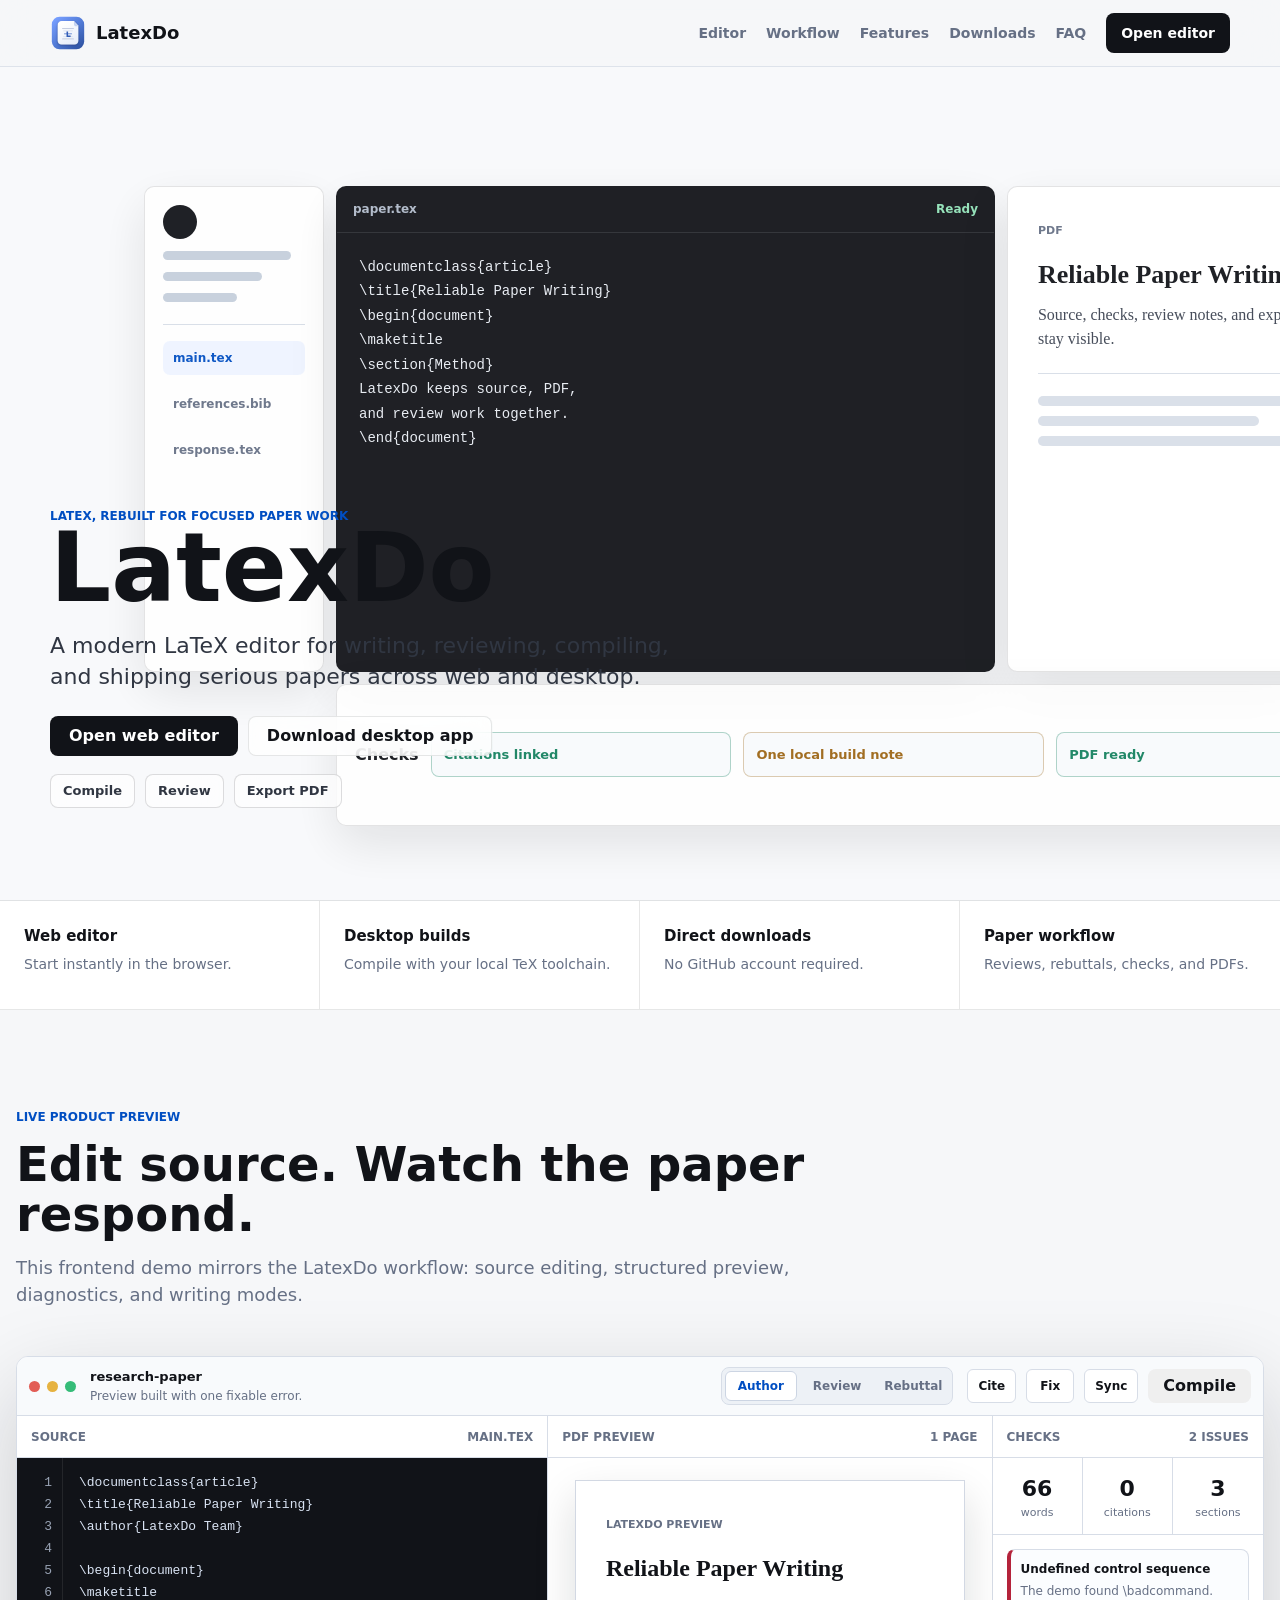
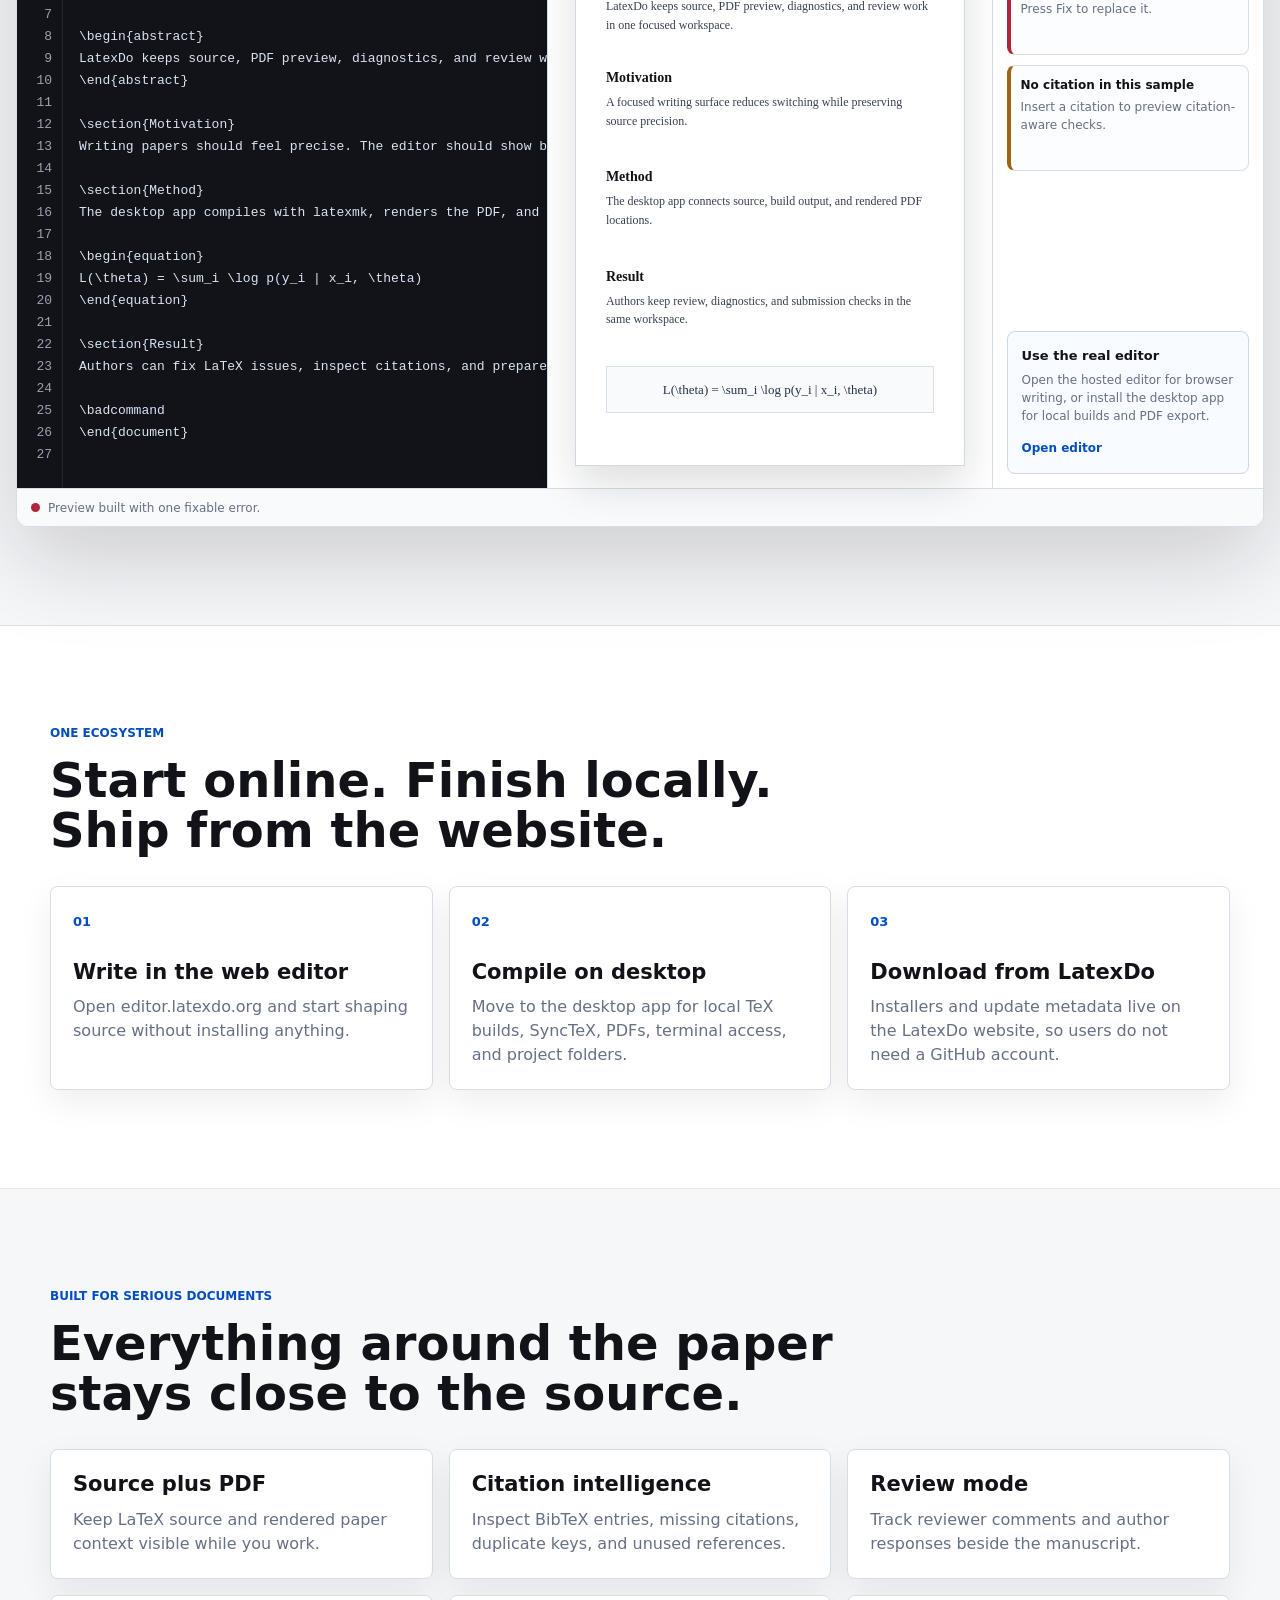
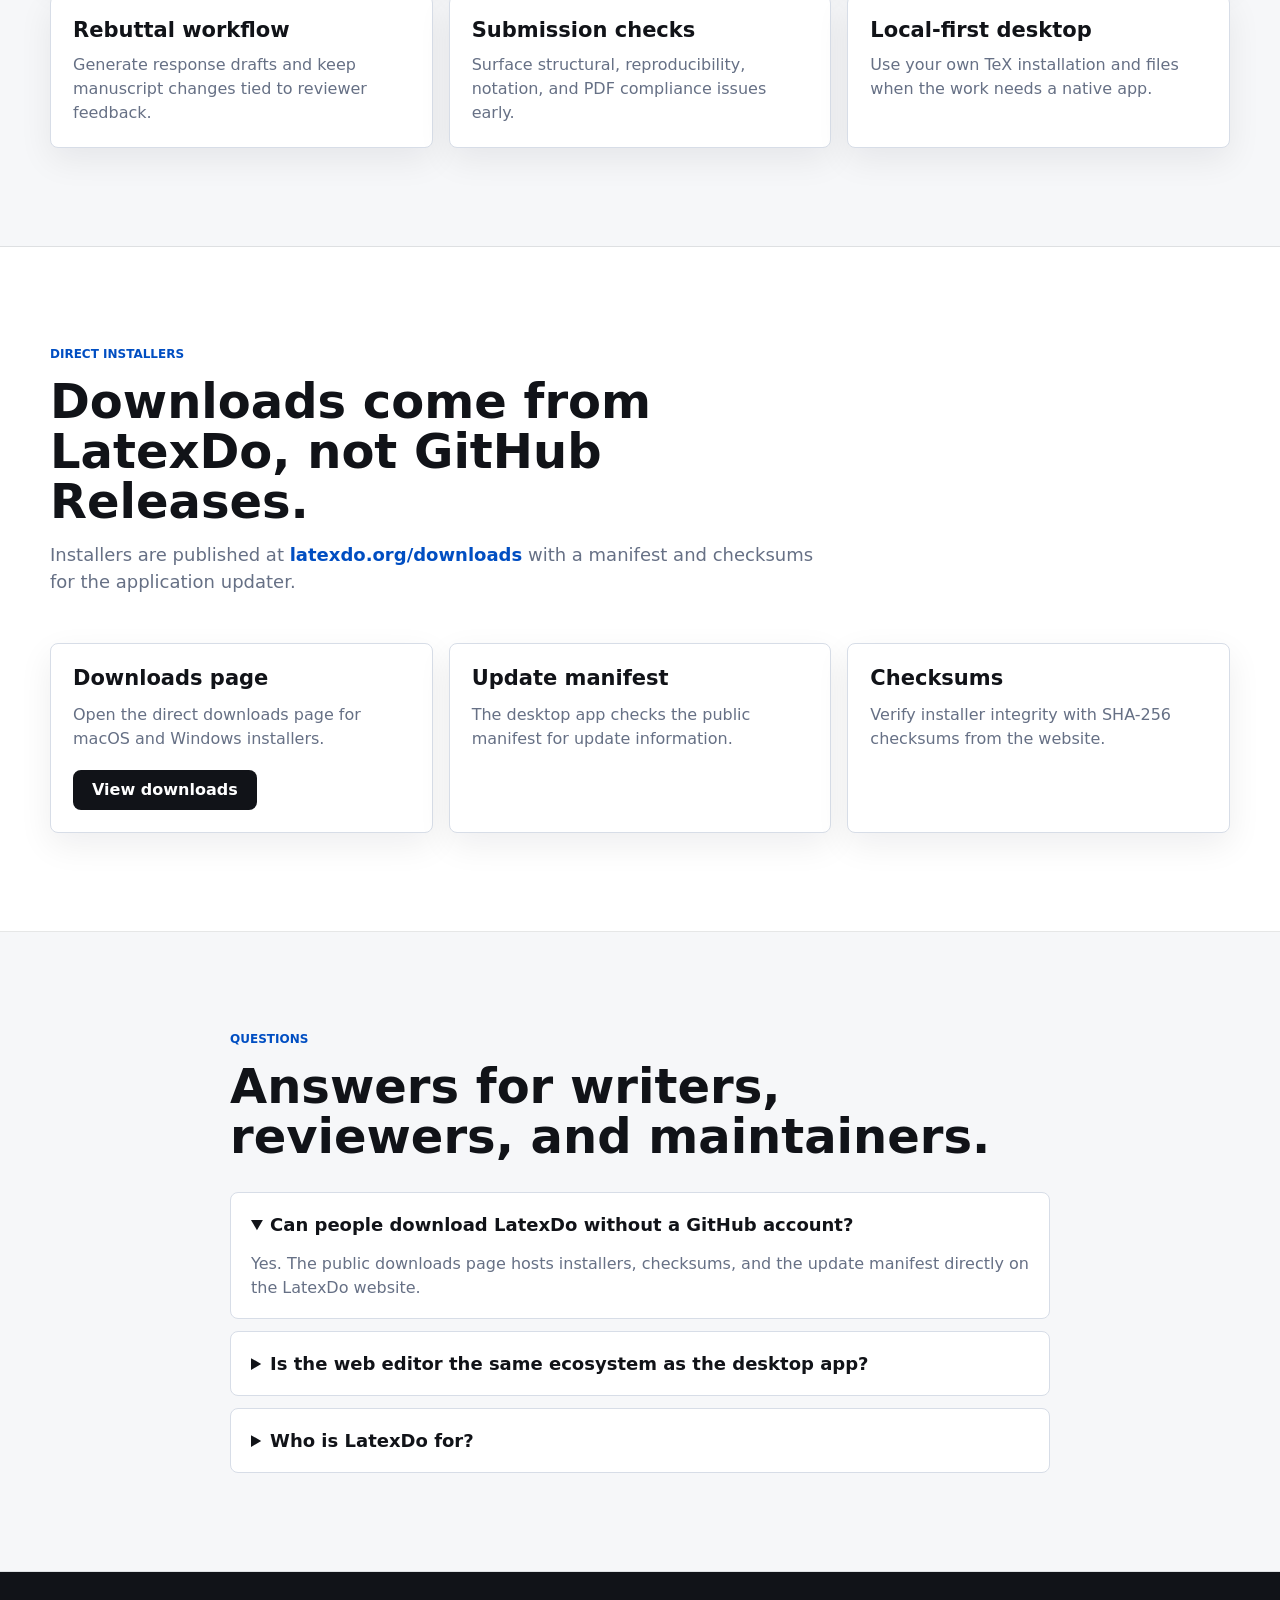
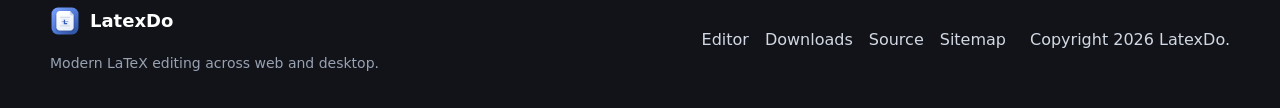
==== index.html @ bbdb667b "Deploy website from latexdo@ba0cf8d90858e6b7ddc00045c95f5a01e3093269 latexdo/latexdo@ba0cf8d90858e6b" ====
<!doctype html>
<html lang="en">
  <head>
    <meta charset="UTF-8" />
    <meta name="viewport" content="width=device-width, initial-scale=1.0" />
    <title>LatexDo - Modern LaTeX Editor for Papers, PDFs, and Reviews</title>
    <meta
      name="description"
      content="LatexDo is a modern LaTeX editor for researchers, students, and technical writers. Write papers in the web editor, download the desktop app, compile PDFs locally, manage citations, review comments, rebuttals, and submission checks."
    />
    <meta
      name="keywords"
      content="LaTeX editor, online LaTeX editor, LaTeX PDF editor, research paper editor, academic writing software, SyncTeX editor, BibTeX editor, Overleaf alternative, local LaTeX editor, LatexDo"
    />
    <meta name="author" content="LatexDo" />
    <meta name="robots" content="index, follow, max-image-preview:large" />
    <meta name="theme-color" content="#f6f7f9" />
    <meta name="application-name" content="LatexDo" />
    <link rel="canonical" href="https://latexdo.org/" />
    <link rel="icon" type="image/svg+xml" href="assets/icon.svg" />
    <link rel="manifest" href="site.webmanifest" />
    <link rel="preload" href="assets/icon.svg" as="image" type="image/svg+xml" />
    <link rel="preload" href="style.css" as="style" />
    <link rel="stylesheet" href="style.css" />

    <meta property="og:type" content="website" />
    <meta property="og:site_name" content="LatexDo" />
    <meta property="og:title" content="LatexDo - Modern LaTeX Editor" />
    <meta
      property="og:description"
      content="A polished LaTeX writing environment for papers, PDFs, citations, review comments, rebuttals, and local desktop compilation."
    />
    <meta property="og:url" content="https://latexdo.org/" />
    <meta property="og:image" content="https://latexdo.org/assets/social-preview.svg" />
    <meta name="twitter:card" content="summary_large_image" />
    <meta name="twitter:title" content="LatexDo - Modern LaTeX Editor" />
    <meta
      name="twitter:description"
      content="Write, review, compile, and ship LaTeX papers in a focused web and desktop editor."
    />
    <meta
      name="twitter:image"
      content="https://latexdo.org/assets/social-preview.svg"
    />

    <script type="application/ld+json">
      {
        "@context": "https://schema.org",
        "@graph": [
          {
            "@type": "Organization",
            "@id": "https://latexdo.org/#organization",
            "name": "LatexDo",
            "url": "https://latexdo.org/",
            "logo": "https://latexdo.org/assets/icon.svg",
            "sameAs": ["https://github.com/latexdo/latexdo"]
          },
          {
            "@type": "WebSite",
            "@id": "https://latexdo.org/#website",
            "url": "https://latexdo.org/",
            "name": "LatexDo",
            "description": "Modern LaTeX editor for papers, PDFs, citations, reviews, and rebuttals.",
            "publisher": { "@id": "https://latexdo.org/#organization" }
          },
          {
            "@type": "SoftwareApplication",
            "@id": "https://latexdo.org/#software",
            "name": "LatexDo",
            "applicationCategory": "ProductivityApplication",
            "operatingSystem": "Web, macOS, Windows",
            "url": "https://latexdo.org/",
            "downloadUrl": "https://latexdo.org/downloads/",
            "softwareVersion": "0.1.0",
            "description": "A focused LaTeX editor with source editing, browser editor, desktop local compilation, PDF preview, diagnostics, citation checks, review workflows, and rebuttal tools.",
            "offers": {
              "@type": "Offer",
              "price": "0",
              "priceCurrency": "USD"
            },
            "publisher": { "@id": "https://latexdo.org/#organization" }
          },
          {
            "@type": "FAQPage",
            "@id": "https://latexdo.org/#faq",
            "mainEntity": [
              {
                "@type": "Question",
                "name": "Is LatexDo a web editor or desktop app?",
                "acceptedAnswer": {
                  "@type": "Answer",
                  "text": "LatexDo has a web editor for instant writing and a desktop app for local LaTeX compilation, SyncTeX, PDF export, and project files."
                }
              },
              {
                "@type": "Question",
                "name": "Can I download LatexDo without a GitHub account?",
                "acceptedAnswer": {
                  "@type": "Answer",
                  "text": "Yes. LatexDo desktop installers are published directly on the LatexDo downloads page at latexdo.org/downloads/."
                }
              },
              {
                "@type": "Question",
                "name": "Does LatexDo work with real LaTeX projects?",
                "acceptedAnswer": {
                  "@type": "Answer",
                  "text": "Yes. The desktop app opens local project folders, edits .tex and .bib files, compiles with latexmk, reads PDFs, and connects diagnostics to source lines."
                }
              }
            ]
          }
        ]
      }
    </script>
  </head>
  <body>
    <a class="skip-link" href="#content">Skip to content</a>

    <header class="site-header" data-header>
      <nav class="nav-shell" aria-label="Primary navigation">
        <a class="brand" href="/" aria-label="LatexDo home">
          <img src="assets/icon.svg" alt="" width="36" height="36" />
          <span>LatexDo</span>
        </a>
        <button
          class="nav-toggle"
          type="button"
          aria-expanded="false"
          aria-controls="nav-links"
          data-nav-toggle
        >
          <span></span>
          <span></span>
        </button>
        <div id="nav-links" class="nav-links" data-nav-links>
          <a href="#editor">Editor</a>
          <a href="#workflow">Workflow</a>
          <a href="#features">Features</a>
          <a href="downloads/">Downloads</a>
          <a href="#faq">FAQ</a>
          <a class="nav-editor-link" href="https://editor.latexdo.org">Open editor</a>
        </div>
      </nav>
    </header>

    <main id="content">
      <section class="hero" aria-labelledby="hero-title">
        <div class="hero-backdrop" aria-hidden="true">
          <div class="product-stage">
            <div class="stage-sidebar">
              <span class="stage-dot"></span>
              <span class="stage-pill wide"></span>
              <span class="stage-pill"></span>
              <span class="stage-pill short"></span>
              <span class="stage-divider"></span>
              <span class="stage-file active">main.tex</span>
              <span class="stage-file">references.bib</span>
              <span class="stage-file">response.tex</span>
            </div>
            <div class="stage-editor" aria-hidden="true">
              <div class="stage-toolbar">
                <span>paper.tex</span>
                <strong data-hero-build-state>Ready</strong>
              </div>
              <pre><code>\documentclass{article}
\title{Reliable Paper Writing}
\begin{document}
\maketitle
\section{Method}
LatexDo keeps source, PDF,
and review work together.
\end{document}</code></pre>
            </div>
            <div class="stage-preview" aria-hidden="true">
              <span class="paper-label">PDF</span>
              <h3>Reliable Paper Writing</h3>
              <p>Source, checks, review notes, and export status stay visible.</p>
              <div class="paper-rule"></div>
              <div class="paper-lines"><span></span><span></span><span></span></div>
            </div>
            <div class="stage-inspector" aria-hidden="true">
              <strong>Checks</strong>
              <span class="check good">Citations linked</span>
              <span class="check warn">One local build note</span>
              <span class="check good">PDF ready</span>
            </div>
          </div>
        </div>

        <div class="hero-content">
          <p class="eyebrow">LaTeX, rebuilt for focused paper work</p>
          <h1 id="hero-title">LatexDo</h1>
          <p class="hero-lede">
            A modern LaTeX editor for writing, reviewing, compiling, and shipping
            serious papers across web and desktop.
          </p>
          <div class="hero-actions" aria-label="Primary actions">
            <a class="button primary" href="https://editor.latexdo.org"
              >Open web editor</a
            >
            <a class="button secondary" href="downloads/">Download desktop app</a>
          </div>
          <div class="hero-commands" aria-label="Product demo controls">
            <button type="button" data-hero-command="compile">Compile</button>
            <button type="button" data-hero-command="review">Review</button>
            <button type="button" data-hero-command="export">Export PDF</button>
          </div>
        </div>
      </section>

      <section class="trust-strip" aria-label="LatexDo highlights">
        <div>
          <strong>Web editor</strong>
          <span>Start instantly in the browser.</span>
        </div>
        <div>
          <strong>Desktop builds</strong>
          <span>Compile with your local TeX toolchain.</span>
        </div>
        <div>
          <strong>Direct downloads</strong>
          <span>No GitHub account required.</span>
        </div>
        <div>
          <strong>Paper workflow</strong>
          <span>Reviews, rebuttals, checks, and PDFs.</span>
        </div>
      </section>

      <section
        id="editor"
        class="section-band demo-section"
        aria-labelledby="demo-title"
      >
        <div class="section-inner wide">
          <div class="section-heading reveal">
            <p class="eyebrow">Live product preview</p>
            <h2 id="demo-title">Edit source. Watch the paper respond.</h2>
            <p>
              This frontend demo mirrors the LatexDo workflow: source editing,
              structured preview, diagnostics, and writing modes.
            </p>
          </div>

          <div
            class="demo-workspace reveal"
            aria-label="LatexDo interactive frontend demo"
          >
            <div class="workspace-topbar">
              <div class="traffic" aria-hidden="true">
                <span></span><span></span><span></span>
              </div>
              <div class="project-meta">
                <strong>research-paper</strong>
                <span id="build-state">Ready</span>
              </div>
              <div class="mode-switch" aria-label="Demo mode">
                <button class="mode active" type="button" data-mode="author">
                  Author
                </button>
                <button class="mode" type="button" data-mode="review">Review</button>
                <button class="mode" type="button" data-mode="rebuttal">
                  Rebuttal
                </button>
              </div>
              <div class="toolbar-actions">
                <button id="insert-citation" class="icon-button" type="button">
                  Cite
                </button>
                <button id="fix-error" class="icon-button" type="button">Fix</button>
                <button id="sync-source" class="icon-button" type="button">Sync</button>
                <button id="compile-demo" class="button compact" type="button">
                  Compile
                </button>
              </div>
            </div>

            <div class="workspace-grid">
              <section class="source-panel" aria-labelledby="source-title">
                <div class="panel-title">
                  <span id="source-title">Source</span><span>main.tex</span>
                </div>
                <div class="editor-shell">
                  <ol id="editor-lines" class="line-numbers" aria-hidden="true"></ol>
                  <textarea
                    id="source-editor"
                    spellcheck="false"
                    aria-label="Editable LaTeX source demo"
                  ></textarea>
                </div>
              </section>

              <section class="preview-panel" aria-labelledby="preview-title">
                <div class="panel-title">
                  <span id="preview-title">PDF preview</span><span>1 page</span>
                </div>
                <article
                  id="pdf-page"
                  class="pdf-page"
                  aria-label="Simulated PDF output"
                >
                  <p class="paper-label">LatexDo preview</p>
                  <h3 id="pdf-title">Reliable Paper Writing</h3>
                  <p id="pdf-abstract" class="pdf-abstract">
                    Compile the sample to generate a clean paper preview.
                  </p>
                  <div id="pdf-sections" class="pdf-sections"></div>
                  <div class="pdf-equation" data-token="\\begin{equation}">
                    L(\theta) = \sum_i \log p(y_i | x_i, \theta)
                  </div>
                </article>
              </section>

              <aside class="inspector-panel" aria-labelledby="inspector-title">
                <div class="panel-title">
                  <span id="inspector-title">Checks</span
                  ><span id="check-count">0 issues</span>
                </div>
                <div class="score-strip">
                  <div>
                    <span class="metric" id="word-count">0</span><span>words</span>
                  </div>
                  <div>
                    <span class="metric" id="citation-count">0</span
                    ><span>citations</span>
                  </div>
                  <div>
                    <span class="metric" id="section-count">0</span
                    ><span>sections</span>
                  </div>
                </div>
                <ul
                  id="diagnostics"
                  class="diagnostics"
                  aria-label="Demo diagnostics"
                ></ul>
                <div class="install-panel">
                  <strong>Use the real editor</strong>
                  <p>
                    Open the hosted editor for browser writing, or install the desktop
                    app for local builds and PDF export.
                  </p>
                  <a href="https://editor.latexdo.org">Open editor</a>
                </div>
              </aside>
            </div>
            <div class="workspace-status" role="status">
              <span id="status-dot" class="status-dot"></span
              ><span id="status-text">Edit the source or press Compile.</span>
            </div>
          </div>
        </div>
      </section>

      <section
        id="workflow"
        class="section-band workflow-band"
        aria-labelledby="workflow-title"
      >
        <div class="section-inner">
          <div class="section-heading reveal">
            <p class="eyebrow">One ecosystem</p>
            <h2 id="workflow-title">
              Start online. Finish locally. Ship from the website.
            </h2>
          </div>
          <div class="workflow-grid">
            <article class="workflow-card reveal">
              <span>01</span>
              <h3>Write in the web editor</h3>
              <p>
                Open editor.latexdo.org and start shaping source without installing
                anything.
              </p>
            </article>
            <article class="workflow-card reveal">
              <span>02</span>
              <h3>Compile on desktop</h3>
              <p>
                Move to the desktop app for local TeX builds, SyncTeX, PDFs, terminal
                access, and project folders.
              </p>
            </article>
            <article class="workflow-card reveal">
              <span>03</span>
              <h3>Download from LatexDo</h3>
              <p>
                Installers and update metadata live on the LatexDo website, so users do
                not need a GitHub account.
              </p>
            </article>
          </div>
        </div>
      </section>

      <section
        id="features"
        class="section-band feature-band"
        aria-labelledby="features-title"
      >
        <div class="section-inner">
          <div class="section-heading reveal">
            <p class="eyebrow">Built for serious documents</p>
            <h2 id="features-title">
              Everything around the paper stays close to the source.
            </h2>
          </div>
          <div class="feature-grid">
            <article class="feature-card reveal">
              <h3>Source plus PDF</h3>
              <p>
                Keep LaTeX source and rendered paper context visible while you work.
              </p>
            </article>
            <article class="feature-card reveal">
              <h3>Citation intelligence</h3>
              <p>
                Inspect BibTeX entries, missing citations, duplicate keys, and unused
                references.
              </p>
            </article>
            <article class="feature-card reveal">
              <h3>Review mode</h3>
              <p>Track reviewer comments and author responses beside the manuscript.</p>
            </article>
            <article class="feature-card reveal">
              <h3>Rebuttal workflow</h3>
              <p>
                Generate response drafts and keep manuscript changes tied to reviewer
                feedback.
              </p>
            </article>
            <article class="feature-card reveal">
              <h3>Submission checks</h3>
              <p>
                Surface structural, reproducibility, notation, and PDF compliance issues
                early.
              </p>
            </article>
            <article class="feature-card reveal">
              <h3>Local-first desktop</h3>
              <p>
                Use your own TeX installation and files when the work needs a native
                app.
              </p>
            </article>
          </div>
        </div>
      </section>

      <section class="section-band download-band" aria-labelledby="download-title">
        <div class="section-inner">
          <div class="section-heading reveal">
            <p class="eyebrow">Direct installers</p>
            <h2 id="download-title">
              Downloads come from LatexDo, not GitHub Releases.
            </h2>
            <p>
              Installers are published at
              <a href="downloads/">latexdo.org/downloads</a> with a manifest and
              checksums for the application updater.
            </p>
          </div>
          <div id="download-grid" class="download-grid" aria-live="polite">
            <article class="download-card loading">
              <h3>Checking latest installers</h3>
              <p>Reading the LatexDo downloads manifest.</p>
            </article>
          </div>
        </div>
      </section>

      <section id="faq" class="section-band faq-band" aria-labelledby="faq-title">
        <div class="section-inner narrow">
          <div class="section-heading reveal">
            <p class="eyebrow">Questions</p>
            <h2 id="faq-title">Answers for writers, reviewers, and maintainers.</h2>
          </div>
          <div class="faq-list">
            <details class="reveal" open>
              <summary>Can people download LatexDo without a GitHub account?</summary>
              <p>
                Yes. The public downloads page hosts installers, checksums, and the
                update manifest directly on the LatexDo website.
              </p>
            </details>
            <details class="reveal">
              <summary>
                Is the web editor the same ecosystem as the desktop app?
              </summary>
              <p>
                Yes. The hosted editor is the fast entry point, while the desktop app
                handles local compilation, PDF export, terminal access, and project
                files.
              </p>
            </details>
            <details class="reveal">
              <summary>Who is LatexDo for?</summary>
              <p>
                Researchers, students, technical writers, reviewers, and anyone who
                wants a focused LaTeX workflow for source, PDFs, citations, and
                rebuttals.
              </p>
            </details>
          </div>
        </div>
      </section>
    </main>

    <footer class="site-footer">
      <div>
        <a class="brand" href="/" aria-label="LatexDo home"
          ><img src="assets/icon.svg" alt="" width="30" height="30" /><span
            >LatexDo</span
          ></a
        >
        <p>Modern LaTeX editing across web and desktop.</p>
      </div>
      <nav aria-label="Footer navigation">
        <a href="https://editor.latexdo.org">Editor</a>
        <a href="downloads/">Downloads</a>
        <a href="https://github.com/latexdo/latexdo">Source</a>
        <a href="sitemap.xml">Sitemap</a>
      </nav>
      <span id="copyright"></span>
    </footer>

    <script type="module" src="assets/site.js"></script>
  </body>
</html>
---- style.css ----
:root {
  color-scheme: light;
  --page: #f6f7f9;
  --surface: #ffffff;
  --surface-soft: #f2f4f7;
  --ink: #111318;
  --ink-soft: #303642;
  --muted: #667085;
  --border: #d7dde7;
  --hairline: rgb(17 19 24 / 10%);
  --blue: #0f6fff;
  --blue-strong: #004ec2;
  --green: #14805e;
  --amber: #9c6514;
  --rose: #b4233b;
  --code: #111318;
  --code-line: #98a2b3;
  --shadow-soft: 0 18px 50px rgb(17 19 24 / 10%);
  --shadow-strong: 0 32px 90px rgb(17 19 24 / 18%);
  --radius: 8px;
  --max: 1180px;
}

* {
  box-sizing: border-box;
}

html {
  scroll-behavior: smooth;
}

body {
  margin: 0;
  color: var(--ink);
  background: var(--page);
  font-family:
    Inter,
    ui-sans-serif,
    system-ui,
    -apple-system,
    BlinkMacSystemFont,
    "Segoe UI",
    sans-serif;
  line-height: 1.5;
  text-rendering: optimizeLegibility;
  -webkit-font-smoothing: antialiased;
}

button,
textarea,
a {
  font: inherit;
}

button {
  color: inherit;
}

a {
  color: inherit;
}

img,
svg {
  display: block;
  max-width: 100%;
}

.skip-link {
  position: fixed;
  top: 12px;
  left: 12px;
  z-index: 100;
  transform: translateY(-140%);
  border-radius: var(--radius);
  background: var(--ink);
  color: white;
  padding: 10px 12px;
  text-decoration: none;
}

.skip-link:focus {
  transform: translateY(0);
}

.site-header {
  position: sticky;
  top: 0;
  z-index: 30;
  border-bottom: 1px solid rgb(215 221 231 / 76%);
  background: rgb(246 247 249 / 82%);
  backdrop-filter: blur(20px);
}

.nav-shell {
  display: flex;
  width: min(var(--max), calc(100% - 32px));
  min-height: 66px;
  align-items: center;
  justify-content: space-between;
  gap: 24px;
  margin: 0 auto;
}

.brand {
  display: inline-flex;
  align-items: center;
  gap: 10px;
  color: var(--ink);
  font-size: 18px;
  font-weight: 820;
  letter-spacing: 0;
  text-decoration: none;
}

.brand span {
  line-height: 1;
}

.nav-links {
  display: flex;
  align-items: center;
  gap: 20px;
  color: var(--muted);
  font-size: 14px;
  font-weight: 690;
}

.nav-links a {
  text-decoration: none;
}

.nav-links a:hover {
  color: var(--ink);
}

.nav-editor-link,
.button {
  display: inline-flex;
  min-height: 40px;
  align-items: center;
  justify-content: center;
  border: 1px solid transparent;
  border-radius: var(--radius);
  cursor: pointer;
  font-weight: 760;
  text-decoration: none;
  transition:
    transform 160ms ease,
    border-color 160ms ease,
    background 160ms ease,
    color 160ms ease;
}

.nav-editor-link {
  padding: 0 14px;
  background: var(--ink);
  color: white;
}

.nav-editor-link:hover,
.button.primary:hover {
  transform: translateY(-1px);
}

.nav-toggle {
  display: none;
  width: 42px;
  height: 42px;
  border: 1px solid var(--border);
  border-radius: var(--radius);
  background: var(--surface);
  cursor: pointer;
}

.nav-toggle span {
  display: block;
  width: 18px;
  height: 2px;
  margin: 5px auto;
  border-radius: 2px;
  background: var(--ink);
}

.hero {
  position: relative;
  display: grid;
  min-height: calc(100svh - 66px);
  overflow: hidden;
  border-bottom: 1px solid var(--hairline);
  background: #f8f9fb;
}

.hero-backdrop {
  position: absolute;
  inset: 0;
  display: grid;
  align-items: center;
  padding: 92px 24px 48px;
  opacity: 0.94;
}

.product-stage {
  display: grid;
  grid-template-columns: 180px minmax(420px, 1fr) minmax(260px, 0.56fr);
  grid-template-rows: minmax(340px, 54vh) 142px;
  gap: 12px;
  width: min(1240px, 100%);
  margin: 0 auto;
  transform: translateX(120px) rotateX(0deg);
}

.stage-sidebar,
.stage-editor,
.stage-preview,
.stage-inspector {
  border: 1px solid rgb(17 19 24 / 12%);
  border-radius: 10px;
  background: rgb(255 255 255 / 82%);
  box-shadow: var(--shadow-soft);
  backdrop-filter: blur(18px);
}

.stage-sidebar {
  display: grid;
  align-content: start;
  gap: 12px;
  padding: 18px;
}

.stage-dot {
  width: 34px;
  height: 34px;
  border-radius: 50%;
  background: var(--ink);
}

.stage-pill,
.stage-file,
.stage-divider {
  display: block;
}

.stage-pill {
  height: 9px;
  width: 70%;
  border-radius: 999px;
  background: #c5cedb;
}

.stage-pill.wide {
  width: 90%;
}

.stage-pill.short {
  width: 52%;
}

.stage-divider {
  height: 1px;
  margin: 10px 0 4px;
  background: var(--border);
}

.stage-file {
  border-radius: 7px;
  padding: 8px 10px;
  color: var(--muted);
  font-size: 12px;
  font-weight: 740;
}

.stage-file.active {
  background: #eef4ff;
  color: var(--blue-strong);
}

.stage-editor {
  overflow: hidden;
  background: #101217;
  color: #e7ebf2;
}

.stage-toolbar {
  display: flex;
  min-height: 46px;
  align-items: center;
  justify-content: space-between;
  border-bottom: 1px solid rgb(255 255 255 / 10%);
  padding: 0 16px;
  color: #aeb8c8;
  font-size: 12px;
  font-weight: 720;
}

.stage-toolbar strong {
  color: #8fe0b6;
}

.stage-editor pre {
  margin: 0;
  padding: 22px;
  font-family: ui-monospace, SFMono-Regular, Menlo, Monaco, Consolas, monospace;
  font-size: 14px;
  line-height: 1.75;
  white-space: pre-wrap;
}

.stage-preview {
  padding: 30px;
  background: #ffffff;
}

.paper-label {
  display: inline-flex;
  margin-bottom: 20px;
  color: var(--muted);
  font-size: 11px;
  font-weight: 850;
  text-transform: uppercase;
}

.stage-preview h3 {
  margin: 0 0 12px;
  font-family: Georgia, "Times New Roman", serif;
  font-size: 26px;
}

.stage-preview p {
  color: #3b4250;
  font-family: Georgia, "Times New Roman", serif;
}

.paper-rule {
  height: 1px;
  margin: 22px 0;
  background: var(--border);
}

.paper-lines {
  display: grid;
  gap: 10px;
}

.paper-lines span {
  height: 10px;
  border-radius: 999px;
  background: #d8dee8;
}

.paper-lines span:nth-child(2) {
  width: 72%;
}

.stage-inspector {
  grid-column: 2 / 4;
  display: grid;
  grid-template-columns: auto repeat(3, minmax(0, 1fr));
  align-items: center;
  gap: 12px;
  padding: 18px;
}

.check {
  border: 1px solid var(--border);
  border-radius: var(--radius);
  padding: 12px;
  background: #f8fafc;
  color: var(--ink-soft);
  font-size: 13px;
  font-weight: 760;
}

.check.good {
  border-color: rgb(20 128 94 / 34%);
  color: var(--green);
}

.check.warn {
  border-color: rgb(156 101 20 / 34%);
  color: var(--amber);
}

.hero-content {
  position: relative;
  z-index: 2;
  width: min(var(--max), calc(100% - 32px));
  align-self: end;
  margin: 0 auto;
  padding: 110px 0 92px;
}

.eyebrow {
  margin: 0;
  color: var(--blue-strong);
  font-size: 12px;
  font-weight: 860;
  letter-spacing: 0;
  text-transform: uppercase;
}

h1,
h2,
h3,
p {
  margin-top: 0;
}

h1 {
  max-width: 780px;
  margin-bottom: 18px;
  color: var(--ink);
  font-size: 96px;
  line-height: 0.9;
  letter-spacing: 0;
}

h2 {
  margin-bottom: 0;
  color: var(--ink);
  font-size: 48px;
  line-height: 1.04;
  letter-spacing: 0;
}

h3 {
  margin-bottom: 10px;
  font-size: 21px;
  line-height: 1.22;
  letter-spacing: 0;
}

.hero-lede {
  max-width: 620px;
  margin-bottom: 24px;
  color: var(--ink-soft);
  font-size: 22px;
  line-height: 1.42;
}

.hero-actions,
.toolbar-actions,
.hero-commands {
  display: flex;
  flex-wrap: wrap;
  gap: 10px;
}

.hero-actions {
  margin-bottom: 18px;
}

.button {
  min-width: 152px;
  padding: 0 18px;
}

.button.primary {
  background: var(--ink);
  color: white;
}

.button.secondary {
  border-color: var(--hairline);
  background: rgb(255 255 255 / 78%);
  color: var(--ink);
  backdrop-filter: blur(16px);
}

.button.secondary:hover {
  border-color: rgb(17 19 24 / 22%);
  background: white;
  transform: translateY(-1px);
}

.hero-commands button {
  min-height: 34px;
  border: 1px solid rgb(17 19 24 / 14%);
  border-radius: var(--radius);
  background: rgb(255 255 255 / 64%);
  color: var(--ink-soft);
  cursor: pointer;
  padding: 0 12px;
  font-size: 13px;
  font-weight: 760;
  backdrop-filter: blur(14px);
}

.hero-commands button.active,
.hero-commands button:hover {
  background: var(--ink);
  color: white;
}

.trust-strip {
  display: grid;
  grid-template-columns: repeat(4, minmax(0, 1fr));
  border-bottom: 1px solid var(--hairline);
  background: var(--surface);
}

.trust-strip div {
  min-height: 108px;
  padding: 24px;
  border-right: 1px solid var(--hairline);
}

.trust-strip div:last-child {
  border-right: 0;
}

.trust-strip strong,
.trust-strip span {
  display: block;
}

.trust-strip strong {
  margin-bottom: 6px;
  font-size: 15px;
}

.trust-strip span {
  color: var(--muted);
  font-size: 14px;
}

.section-band {
  padding: 98px 0;
  border-bottom: 1px solid var(--hairline);
  background: var(--page);
}

.section-band:nth-of-type(even) {
  background: var(--surface);
}

.section-inner {
  width: min(var(--max), calc(100% - 32px));
  margin: 0 auto;
}

.section-inner.wide {
  width: min(1360px, calc(100% - 32px));
}

.section-inner.narrow {
  width: min(820px, calc(100% - 32px));
}

.section-heading {
  display: grid;
  max-width: 790px;
  gap: 14px;
  margin-bottom: 30px;
}

.section-heading p:not(.eyebrow) {
  color: var(--muted);
  font-size: 18px;
}

.section-heading a {
  color: var(--blue-strong);
  font-weight: 800;
  text-decoration: none;
}

.demo-workspace {
  overflow: hidden;
  border: 1px solid var(--border);
  border-radius: 12px;
  background: var(--surface);
  box-shadow: var(--shadow-strong);
}

.workspace-topbar {
  display: grid;
  grid-template-columns: auto minmax(150px, 1fr) auto auto;
  align-items: center;
  gap: 14px;
  min-height: 58px;
  padding: 10px 12px;
  border-bottom: 1px solid var(--border);
  background: #f8fafc;
}

.traffic {
  display: flex;
  gap: 7px;
}

.traffic span {
  width: 11px;
  height: 11px;
  border-radius: 999px;
  background: #e25d56;
}

.traffic span:nth-child(2) {
  background: #e6b240;
}

.traffic span:nth-child(3) {
  background: #35bc78;
}

.project-meta {
  display: flex;
  min-width: 0;
  flex-direction: column;
  gap: 1px;
}

.project-meta strong {
  overflow: hidden;
  color: var(--ink);
  font-size: 13px;
  text-overflow: ellipsis;
  white-space: nowrap;
}

.project-meta span {
  color: var(--muted);
  font-size: 12px;
}

.mode-switch {
  display: inline-grid;
  grid-template-columns: repeat(3, minmax(70px, 1fr));
  gap: 4px;
  padding: 3px;
  border: 1px solid var(--border);
  border-radius: var(--radius);
  background: #edf1f6;
}

.mode,
.icon-button {
  min-height: 30px;
  border: 1px solid transparent;
  border-radius: 6px;
  background: transparent;
  color: var(--muted);
  cursor: pointer;
  font-size: 12px;
  font-weight: 780;
}

.mode.active {
  border-color: #ccd5e3;
  background: var(--surface);
  color: var(--blue-strong);
}

.icon-button {
  min-width: 48px;
  padding: 0 10px;
  border-color: var(--border);
  background: var(--surface);
  color: var(--ink);
}

.button.compact {
  min-width: 94px;
  min-height: 34px;
  padding: 0 14px;
}

.workspace-grid {
  display: grid;
  min-height: 560px;
  grid-template-columns: minmax(360px, 1.1fr) minmax(340px, 0.92fr) minmax(
      250px,
      0.56fr
    );
}

.source-panel,
.preview-panel,
.inspector-panel {
  min-width: 0;
  border-right: 1px solid var(--border);
  background: var(--surface);
}

.inspector-panel {
  display: flex;
  flex-direction: column;
  border-right: 0;
}

.panel-title {
  display: flex;
  min-height: 42px;
  align-items: center;
  justify-content: space-between;
  gap: 12px;
  padding: 0 14px;
  border-bottom: 1px solid var(--border);
  color: var(--muted);
  font-size: 12px;
  font-weight: 850;
  text-transform: uppercase;
}

.editor-shell {
  display: grid;
  height: calc(100% - 42px);
  min-height: 518px;
  grid-template-columns: 46px 1fr;
  background: var(--code);
}

.line-numbers {
  height: 100%;
  margin: 0;
  padding: 14px 0 14px 10px;
  overflow: hidden;
  border-right: 1px solid rgb(255 255 255 / 8%);
  color: var(--code-line);
  font-family: ui-monospace, SFMono-Regular, Menlo, Monaco, Consolas, monospace;
  font-size: 13px;
  line-height: 22px;
  list-style: none;
  text-align: right;
}

.line-numbers li {
  height: 22px;
  padding-right: 10px;
}

.line-numbers li.active {
  color: white;
  background: rgb(15 111 255 / 30%);
}

#source-editor {
  width: 100%;
  height: 100%;
  min-height: 518px;
  resize: none;
  border: 0;
  outline: none;
  padding: 14px 16px;
  color: #d9e3f3;
  background: var(--code);
  font-family: ui-monospace, SFMono-Regular, Menlo, Monaco, Consolas, monospace;
  font-size: 13px;
  line-height: 22px;
  white-space: pre;
  tab-size: 2;
}

.pdf-page {
  width: min(100% - 44px, 390px);
  min-height: 472px;
  margin: 22px auto;
  padding: 30px;
  border: 1px solid #d2d8e3;
  background: white;
  box-shadow: 0 18px 40px rgb(17 19 24 / 14%);
  cursor: pointer;
}

.pdf-page h3 {
  margin-bottom: 14px;
  font-family: Georgia, "Times New Roman", serif;
  font-size: 24px;
}

.pdf-abstract,
.pdf-sections p {
  color: #374151;
  font-family: Georgia, "Times New Roman", serif;
  font-size: 12px;
  line-height: 1.55;
}

.pdf-sections h4 {
  margin: 18px 0 5px;
  font-family: Georgia, "Times New Roman", serif;
  font-size: 14px;
}

.pdf-section {
  padding: 3px 5px;
  margin-left: -5px;
  border-radius: 4px;
}

.pdf-section:hover,
.pdf-section.active {
  background: #e8f0ff;
}

.pdf-equation {
  margin: 22px 0;
  padding: 13px 10px;
  border: 1px solid #d8e0ec;
  background: #f8fafc;
  color: #24324a;
  font-family: Georgia, "Times New Roman", serif;
  font-size: 13px;
  text-align: center;
}

.score-strip {
  display: grid;
  grid-template-columns: repeat(3, 1fr);
  border-bottom: 1px solid var(--border);
}

.score-strip div {
  display: grid;
  min-height: 76px;
  align-content: center;
  justify-items: center;
  border-right: 1px solid var(--border);
  color: var(--muted);
  font-size: 11px;
}

.score-strip div:last-child {
  border-right: 0;
}

.metric {
  color: var(--ink);
  font-size: 22px;
  font-weight: 860;
}

.diagnostics {
  display: grid;
  gap: 10px;
  min-height: 250px;
  margin: 0;
  padding: 14px;
  list-style: none;
}

.diagnostics li {
  border: 1px solid var(--border);
  border-left-width: 4px;
  border-radius: var(--radius);
  padding: 10px;
  background: #fbfdff;
  cursor: pointer;
}

.diagnostics li.error {
  border-left-color: var(--rose);
}

.diagnostics li.warn {
  border-left-color: var(--amber);
}

.diagnostics li.ok {
  border-left-color: var(--green);
}

.diagnostics strong,
.diagnostics span {
  display: block;
}

.diagnostics strong {
  margin-bottom: 4px;
  font-size: 12px;
}

.diagnostics span {
  color: var(--muted);
  font-size: 12px;
}

.install-panel {
  margin: auto 14px 14px;
  padding: 14px;
  border: 1px solid #cbd8e8;
  border-radius: var(--radius);
  background: #f8fbff;
}

.install-panel strong {
  display: block;
  margin-bottom: 6px;
  font-size: 13px;
}

.install-panel p {
  margin-bottom: 10px;
  color: var(--muted);
  font-size: 12px;
}

.install-panel a {
  color: var(--blue-strong);
  font-size: 12px;
  font-weight: 820;
  text-decoration: none;
}

.workspace-status {
  display: flex;
  min-height: 38px;
  align-items: center;
  gap: 8px;
  padding: 0 14px;
  border-top: 1px solid var(--border);
  background: #f8fafc;
  color: var(--muted);
  font-size: 12px;
}

.status-dot {
  width: 9px;
  height: 9px;
  border-radius: 999px;
  background: var(--green);
}

.status-dot.busy {
  background: var(--amber);
}

.status-dot.error {
  background: var(--rose);
}

.workflow-grid,
.feature-grid,
.download-grid {
  display: grid;
  gap: 16px;
}

.workflow-grid {
  grid-template-columns: repeat(3, minmax(0, 1fr));
}

.feature-grid,
.download-grid {
  grid-template-columns: repeat(3, minmax(0, 1fr));
}

.workflow-card,
.feature-card,
.download-card,
.downloads-empty,
.downloads-meta {
  border: 1px solid var(--border);
  border-radius: var(--radius);
  background: var(--surface);
  box-shadow: 0 12px 34px rgb(17 19 24 / 7%);
}

.workflow-card,
.feature-card,
.download-card {
  padding: 22px;
}

.workflow-card span {
  display: inline-flex;
  margin-bottom: 28px;
  color: var(--blue-strong);
  font-size: 13px;
  font-weight: 880;
}

.workflow-card p,
.feature-card p,
.download-card p {
  margin-bottom: 0;
  color: var(--muted);
}

.download-card {
  display: grid;
  align-content: space-between;
  min-height: 190px;
}

.download-card a {
  width: fit-content;
  margin-top: 18px;
}

.download-card small,
.download-card span {
  display: block;
  color: #7a8596;
  font-size: 13px;
  font-weight: 720;
}

.faq-list {
  display: grid;
  gap: 12px;
}

.faq-list details {
  border: 1px solid var(--border);
  border-radius: var(--radius);
  background: var(--surface);
  padding: 18px 20px;
}

.faq-list summary {
  cursor: pointer;
  font-size: 18px;
  font-weight: 820;
}

.faq-list p {
  margin: 14px 0 0;
  color: var(--muted);
}

.site-footer {
  display: grid;
  grid-template-columns: minmax(220px, 1fr) auto auto;
  gap: 24px;
  align-items: center;
  padding: 34px max(16px, calc((100% - var(--max)) / 2));
  background: var(--ink);
  color: #d2d8e3;
}

.site-footer p {
  margin: 10px 0 0;
  color: #98a2b3;
  font-size: 14px;
}

.site-footer .brand {
  color: white;
}

.site-footer nav {
  display: flex;
  flex-wrap: wrap;
  gap: 16px;
}

.site-footer a {
  color: #d2d8e3;
  text-decoration: none;
}

.site-footer a:hover {
  color: white;
}

.reveal {
  opacity: 0;
  transform: translateY(18px);
  transition:
    opacity 520ms ease,
    transform 520ms ease;
}

.reveal.visible {
  opacity: 1;
  transform: translateY(0);
}

.downloads-page {
  width: min(1080px, calc(100% - 32px));
  min-height: calc(100vh - 142px);
  margin: 0 auto;
  padding: 72px 0 86px;
}

.downloads-hero {
  max-width: 760px;
  margin-bottom: 28px;
}

.downloads-hero h1 {
  margin: 8px 0 16px;
  font-size: 70px;
}

.downloads-hero p,
.downloads-empty p,
.downloads-meta p {
  color: var(--muted);
  font-size: 18px;
}

.downloads-grid {
  display: grid;
  gap: 14px;
}

.downloads-grid .download-card {
  display: flex;
  min-height: 0;
  align-items: center;
  justify-content: space-between;
  gap: 22px;
}

.downloads-meta,
.downloads-empty {
  margin-top: 18px;
  padding: 22px;
}

.downloads-meta dl {
  display: grid;
  grid-template-columns: repeat(3, minmax(0, 1fr));
  gap: 12px;
  margin: 14px 0;
}

.downloads-meta dl div {
  min-width: 0;
  padding: 12px;
  border: 1px solid var(--border);
  border-radius: var(--radius);
  background: #f8fbff;
}

.downloads-meta dt {
  color: var(--muted);
  font-size: 12px;
  font-weight: 820;
  text-transform: uppercase;
}

.downloads-meta dd {
  margin: 4px 0 0;
  overflow-wrap: anywhere;
  font-weight: 820;
}

.downloads-meta a {
  color: var(--blue-strong);
  font-weight: 820;
  text-decoration: none;
}

@media (max-width: 1100px) {
  h1 {
    font-size: 76px;
  }

  h2 {
    font-size: 40px;
  }

  .product-stage {
    grid-template-columns: 130px minmax(320px, 1fr);
    grid-template-rows: 360px 130px;
    transform: translateX(80px);
  }

  .stage-preview {
    display: none;
  }

  .stage-inspector {
    grid-column: 1 / 3;
  }

  .workspace-grid {
    grid-template-columns: minmax(320px, 1fr) minmax(320px, 1fr);
  }

  .inspector-panel {
    grid-column: 1 / -1;
    border-top: 1px solid var(--border);
  }

  .feature-grid,
  .download-grid {
    grid-template-columns: repeat(2, minmax(0, 1fr));
  }
}

@media (max-width: 820px) {
  .nav-toggle {
    display: inline-grid;
    place-items: center;
  }

  .nav-links {
    position: fixed;
    top: 66px;
    right: 16px;
    left: 16px;
    display: none;
    flex-direction: column;
    align-items: stretch;
    gap: 0;
    border: 1px solid var(--border);
    border-radius: var(--radius);
    background: var(--surface);
    box-shadow: var(--shadow-soft);
    padding: 8px;
  }

  .nav-links.open {
    display: flex;
  }

  .nav-links a {
    padding: 12px;
  }

  .nav-editor-link {
    width: 100%;
  }

  .hero {
    min-height: 760px;
  }

  .hero-backdrop {
    align-items: end;
    padding: 250px 16px 34px;
  }

  .product-stage {
    grid-template-columns: 1fr;
    grid-template-rows: 300px;
    transform: none;
  }

  .stage-sidebar,
  .stage-inspector {
    display: none;
  }

  .hero-content {
    align-self: start;
    padding: 70px 0 24px;
  }

  h1 {
    font-size: 60px;
  }

  h2,
  .downloads-hero h1 {
    font-size: 34px;
  }

  .hero-lede {
    font-size: 18px;
  }

  .trust-strip,
  .workflow-grid,
  .feature-grid,
  .download-grid,
  .downloads-meta dl {
    grid-template-columns: 1fr;
  }

  .trust-strip div {
    border-right: 0;
    border-bottom: 1px solid var(--hairline);
  }

  .section-band {
    padding: 72px 0;
  }

  .workspace-topbar {
    grid-template-columns: auto 1fr;
  }

  .mode-switch,
  .toolbar-actions {
    grid-column: 1 / -1;
  }

  .workspace-grid {
    grid-template-columns: 1fr;
  }

  .preview-panel,
  .source-panel {
    border-right: 0;
    border-bottom: 1px solid var(--border);
  }

  .site-footer {
    grid-template-columns: 1fr;
  }

  .downloads-grid .download-card {
    align-items: flex-start;
    flex-direction: column;
  }
}

@media (max-width: 520px) {
  .hero-actions,
  .button {
    width: 100%;
  }

  .button {
    min-width: 0;
  }

  #source-editor,
  .line-numbers {
    font-size: 12px;
  }

  .pdf-page {
    width: calc(100% - 24px);
    padding: 22px;
  }
}

@media (prefers-reduced-motion: reduce) {
  *,
  *::before,
  *::after {
    scroll-behavior: auto !important;
    transition-duration: 0.01ms !important;
    animation-duration: 0.01ms !important;
    animation-iteration-count: 1 !important;
  }

  .reveal {
    opacity: 1;
    transform: none;
  }
}
---- style.css ----
:root {
  color-scheme: light;
  --page: #f6f7f9;
  --surface: #ffffff;
  --surface-soft: #f2f4f7;
  --ink: #111318;
  --ink-soft: #303642;
  --muted: #667085;
  --border: #d7dde7;
  --hairline: rgb(17 19 24 / 10%);
  --blue: #0f6fff;
  --blue-strong: #004ec2;
  --green: #14805e;
  --amber: #9c6514;
  --rose: #b4233b;
  --code: #111318;
  --code-line: #98a2b3;
  --shadow-soft: 0 18px 50px rgb(17 19 24 / 10%);
  --shadow-strong: 0 32px 90px rgb(17 19 24 / 18%);
  --radius: 8px;
  --max: 1180px;
}

* {
  box-sizing: border-box;
}

html {
  scroll-behavior: smooth;
}

body {
  margin: 0;
  color: var(--ink);
  background: var(--page);
  font-family:
    Inter,
    ui-sans-serif,
    system-ui,
    -apple-system,
    BlinkMacSystemFont,
    "Segoe UI",
    sans-serif;
  line-height: 1.5;
  text-rendering: optimizeLegibility;
  -webkit-font-smoothing: antialiased;
}

button,
textarea,
a {
  font: inherit;
}

button {
  color: inherit;
}

a {
  color: inherit;
}

img,
svg {
  display: block;
  max-width: 100%;
}

.skip-link {
  position: fixed;
  top: 12px;
  left: 12px;
  z-index: 100;
  transform: translateY(-140%);
  border-radius: var(--radius);
  background: var(--ink);
  color: white;
  padding: 10px 12px;
  text-decoration: none;
}

.skip-link:focus {
  transform: translateY(0);
}

.site-header {
  position: sticky;
  top: 0;
  z-index: 30;
  border-bottom: 1px solid rgb(215 221 231 / 76%);
  background: rgb(246 247 249 / 82%);
  backdrop-filter: blur(20px);
}

.nav-shell {
  display: flex;
  width: min(var(--max), calc(100% - 32px));
  min-height: 66px;
  align-items: center;
  justify-content: space-between;
  gap: 24px;
  margin: 0 auto;
}

.brand {
  display: inline-flex;
  align-items: center;
  gap: 10px;
  color: var(--ink);
  font-size: 18px;
  font-weight: 820;
  letter-spacing: 0;
  text-decoration: none;
}

.brand span {
  line-height: 1;
}

.nav-links {
  display: flex;
  align-items: center;
  gap: 20px;
  color: var(--muted);
  font-size: 14px;
  font-weight: 690;
}

.nav-links a {
  text-decoration: none;
}

.nav-links a:hover {
  color: var(--ink);
}

.nav-editor-link,
.button {
  display: inline-flex;
  min-height: 40px;
  align-items: center;
  justify-content: center;
  border: 1px solid transparent;
  border-radius: var(--radius);
  cursor: pointer;
  font-weight: 760;
  text-decoration: none;
  transition:
    transform 160ms ease,
    border-color 160ms ease,
    background 160ms ease,
    color 160ms ease;
}

.nav-editor-link {
  padding: 0 14px;
  background: var(--ink);
  color: white;
}

.nav-editor-link:hover,
.button.primary:hover {
  transform: translateY(-1px);
}

.nav-toggle {
  display: none;
  width: 42px;
  height: 42px;
  border: 1px solid var(--border);
  border-radius: var(--radius);
  background: var(--surface);
  cursor: pointer;
}

.nav-toggle span {
  display: block;
  width: 18px;
  height: 2px;
  margin: 5px auto;
  border-radius: 2px;
  background: var(--ink);
}

.hero {
  position: relative;
  display: grid;
  min-height: calc(100svh - 66px);
  overflow: hidden;
  border-bottom: 1px solid var(--hairline);
  background: #f8f9fb;
}

.hero-backdrop {
  position: absolute;
  inset: 0;
  display: grid;
  align-items: center;
  padding: 92px 24px 48px;
  opacity: 0.94;
}

.product-stage {
  display: grid;
  grid-template-columns: 180px minmax(420px, 1fr) minmax(260px, 0.56fr);
  grid-template-rows: minmax(340px, 54vh) 142px;
  gap: 12px;
  width: min(1240px, 100%);
  margin: 0 auto;
  transform: translateX(120px) rotateX(0deg);
}

.stage-sidebar,
.stage-editor,
.stage-preview,
.stage-inspector {
  border: 1px solid rgb(17 19 24 / 12%);
  border-radius: 10px;
  background: rgb(255 255 255 / 82%);
  box-shadow: var(--shadow-soft);
  backdrop-filter: blur(18px);
}

.stage-sidebar {
  display: grid;
  align-content: start;
  gap: 12px;
  padding: 18px;
}

.stage-dot {
  width: 34px;
  height: 34px;
  border-radius: 50%;
  background: var(--ink);
}

.stage-pill,
.stage-file,
.stage-divider {
  display: block;
}

.stage-pill {
  height: 9px;
  width: 70%;
  border-radius: 999px;
  background: #c5cedb;
}

.stage-pill.wide {
  width: 90%;
}

.stage-pill.short {
  width: 52%;
}

.stage-divider {
  height: 1px;
  margin: 10px 0 4px;
  background: var(--border);
}

.stage-file {
  border-radius: 7px;
  padding: 8px 10px;
  color: var(--muted);
  font-size: 12px;
  font-weight: 740;
}

.stage-file.active {
  background: #eef4ff;
  color: var(--blue-strong);
}

.stage-editor {
  overflow: hidden;
  background: #101217;
  color: #e7ebf2;
}

.stage-toolbar {
  display: flex;
  min-height: 46px;
  align-items: center;
  justify-content: space-between;
  border-bottom: 1px solid rgb(255 255 255 / 10%);
  padding: 0 16px;
  color: #aeb8c8;
  font-size: 12px;
  font-weight: 720;
}

.stage-toolbar strong {
  color: #8fe0b6;
}

.stage-editor pre {
  margin: 0;
  padding: 22px;
  font-family: ui-monospace, SFMono-Regular, Menlo, Monaco, Consolas, monospace;
  font-size: 14px;
  line-height: 1.75;
  white-space: pre-wrap;
}

.stage-preview {
  padding: 30px;
  background: #ffffff;
}

.paper-label {
  display: inline-flex;
  margin-bottom: 20px;
  color: var(--muted);
  font-size: 11px;
  font-weight: 850;
  text-transform: uppercase;
}

.stage-preview h3 {
  margin: 0 0 12px;
  font-family: Georgia, "Times New Roman", serif;
  font-size: 26px;
}

.stage-preview p {
  color: #3b4250;
  font-family: Georgia, "Times New Roman", serif;
}

.paper-rule {
  height: 1px;
  margin: 22px 0;
  background: var(--border);
}

.paper-lines {
  display: grid;
  gap: 10px;
}

.paper-lines span {
  height: 10px;
  border-radius: 999px;
  background: #d8dee8;
}

.paper-lines span:nth-child(2) {
  width: 72%;
}

.stage-inspector {
  grid-column: 2 / 4;
  display: grid;
  grid-template-columns: auto repeat(3, minmax(0, 1fr));
  align-items: center;
  gap: 12px;
  padding: 18px;
}

.check {
  border: 1px solid var(--border);
  border-radius: var(--radius);
  padding: 12px;
  background: #f8fafc;
  color: var(--ink-soft);
  font-size: 13px;
  font-weight: 760;
}

.check.good {
  border-color: rgb(20 128 94 / 34%);
  color: var(--green);
}

.check.warn {
  border-color: rgb(156 101 20 / 34%);
  color: var(--amber);
}

.hero-content {
  position: relative;
  z-index: 2;
  width: min(var(--max), calc(100% - 32px));
  align-self: end;
  margin: 0 auto;
  padding: 110px 0 92px;
}

.eyebrow {
  margin: 0;
  color: var(--blue-strong);
  font-size: 12px;
  font-weight: 860;
  letter-spacing: 0;
  text-transform: uppercase;
}

h1,
h2,
h3,
p {
  margin-top: 0;
}

h1 {
  max-width: 780px;
  margin-bottom: 18px;
  color: var(--ink);
  font-size: 96px;
  line-height: 0.9;
  letter-spacing: 0;
}

h2 {
  margin-bottom: 0;
  color: var(--ink);
  font-size: 48px;
  line-height: 1.04;
  letter-spacing: 0;
}

h3 {
  margin-bottom: 10px;
  font-size: 21px;
  line-height: 1.22;
  letter-spacing: 0;
}

.hero-lede {
  max-width: 620px;
  margin-bottom: 24px;
  color: var(--ink-soft);
  font-size: 22px;
  line-height: 1.42;
}

.hero-actions,
.toolbar-actions,
.hero-commands {
  display: flex;
  flex-wrap: wrap;
  gap: 10px;
}

.hero-actions {
  margin-bottom: 18px;
}

.button {
  min-width: 152px;
  padding: 0 18px;
}

.button.primary {
  background: var(--ink);
  color: white;
}

.button.secondary {
  border-color: var(--hairline);
  background: rgb(255 255 255 / 78%);
  color: var(--ink);
  backdrop-filter: blur(16px);
}

.button.secondary:hover {
  border-color: rgb(17 19 24 / 22%);
  background: white;
  transform: translateY(-1px);
}

.hero-commands button {
  min-height: 34px;
  border: 1px solid rgb(17 19 24 / 14%);
  border-radius: var(--radius);
  background: rgb(255 255 255 / 64%);
  color: var(--ink-soft);
  cursor: pointer;
  padding: 0 12px;
  font-size: 13px;
  font-weight: 760;
  backdrop-filter: blur(14px);
}

.hero-commands button.active,
.hero-commands button:hover {
  background: var(--ink);
  color: white;
}

.trust-strip {
  display: grid;
  grid-template-columns: repeat(4, minmax(0, 1fr));
  border-bottom: 1px solid var(--hairline);
  background: var(--surface);
}

.trust-strip div {
  min-height: 108px;
  padding: 24px;
  border-right: 1px solid var(--hairline);
}

.trust-strip div:last-child {
  border-right: 0;
}

.trust-strip strong,
.trust-strip span {
  display: block;
}

.trust-strip strong {
  margin-bottom: 6px;
  font-size: 15px;
}

.trust-strip span {
  color: var(--muted);
  font-size: 14px;
}

.section-band {
  padding: 98px 0;
  border-bottom: 1px solid var(--hairline);
  background: var(--page);
}

.section-band:nth-of-type(even) {
  background: var(--surface);
}

.section-inner {
  width: min(var(--max), calc(100% - 32px));
  margin: 0 auto;
}

.section-inner.wide {
  width: min(1360px, calc(100% - 32px));
}

.section-inner.narrow {
  width: min(820px, calc(100% - 32px));
}

.section-heading {
  display: grid;
  max-width: 790px;
  gap: 14px;
  margin-bottom: 30px;
}

.section-heading p:not(.eyebrow) {
  color: var(--muted);
  font-size: 18px;
}

.section-heading a {
  color: var(--blue-strong);
  font-weight: 800;
  text-decoration: none;
}

.demo-workspace {
  overflow: hidden;
  border: 1px solid var(--border);
  border-radius: 12px;
  background: var(--surface);
  box-shadow: var(--shadow-strong);
}

.workspace-topbar {
  display: grid;
  grid-template-columns: auto minmax(150px, 1fr) auto auto;
  align-items: center;
  gap: 14px;
  min-height: 58px;
  padding: 10px 12px;
  border-bottom: 1px solid var(--border);
  background: #f8fafc;
}

.traffic {
  display: flex;
  gap: 7px;
}

.traffic span {
  width: 11px;
  height: 11px;
  border-radius: 999px;
  background: #e25d56;
}

.traffic span:nth-child(2) {
  background: #e6b240;
}

.traffic span:nth-child(3) {
  background: #35bc78;
}

.project-meta {
  display: flex;
  min-width: 0;
  flex-direction: column;
  gap: 1px;
}

.project-meta strong {
  overflow: hidden;
  color: var(--ink);
  font-size: 13px;
  text-overflow: ellipsis;
  white-space: nowrap;
}

.project-meta span {
  color: var(--muted);
  font-size: 12px;
}

.mode-switch {
  display: inline-grid;
  grid-template-columns: repeat(3, minmax(70px, 1fr));
  gap: 4px;
  padding: 3px;
  border: 1px solid var(--border);
  border-radius: var(--radius);
  background: #edf1f6;
}

.mode,
.icon-button {
  min-height: 30px;
  border: 1px solid transparent;
  border-radius: 6px;
  background: transparent;
  color: var(--muted);
  cursor: pointer;
  font-size: 12px;
  font-weight: 780;
}

.mode.active {
  border-color: #ccd5e3;
  background: var(--surface);
  color: var(--blue-strong);
}

.icon-button {
  min-width: 48px;
  padding: 0 10px;
  border-color: var(--border);
  background: var(--surface);
  color: var(--ink);
}

.button.compact {
  min-width: 94px;
  min-height: 34px;
  padding: 0 14px;
}

.workspace-grid {
  display: grid;
  min-height: 560px;
  grid-template-columns: minmax(360px, 1.1fr) minmax(340px, 0.92fr) minmax(
      250px,
      0.56fr
    );
}

.source-panel,
.preview-panel,
.inspector-panel {
  min-width: 0;
  border-right: 1px solid var(--border);
  background: var(--surface);
}

.inspector-panel {
  display: flex;
  flex-direction: column;
  border-right: 0;
}

.panel-title {
  display: flex;
  min-height: 42px;
  align-items: center;
  justify-content: space-between;
  gap: 12px;
  padding: 0 14px;
  border-bottom: 1px solid var(--border);
  color: var(--muted);
  font-size: 12px;
  font-weight: 850;
  text-transform: uppercase;
}

.editor-shell {
  display: grid;
  height: calc(100% - 42px);
  min-height: 518px;
  grid-template-columns: 46px 1fr;
  background: var(--code);
}

.line-numbers {
  height: 100%;
  margin: 0;
  padding: 14px 0 14px 10px;
  overflow: hidden;
  border-right: 1px solid rgb(255 255 255 / 8%);
  color: var(--code-line);
  font-family: ui-monospace, SFMono-Regular, Menlo, Monaco, Consolas, monospace;
  font-size: 13px;
  line-height: 22px;
  list-style: none;
  text-align: right;
}

.line-numbers li {
  height: 22px;
  padding-right: 10px;
}

.line-numbers li.active {
  color: white;
  background: rgb(15 111 255 / 30%);
}

#source-editor {
  width: 100%;
  height: 100%;
  min-height: 518px;
  resize: none;
  border: 0;
  outline: none;
  padding: 14px 16px;
  color: #d9e3f3;
  background: var(--code);
  font-family: ui-monospace, SFMono-Regular, Menlo, Monaco, Consolas, monospace;
  font-size: 13px;
  line-height: 22px;
  white-space: pre;
  tab-size: 2;
}

.pdf-page {
  width: min(100% - 44px, 390px);
  min-height: 472px;
  margin: 22px auto;
  padding: 30px;
  border: 1px solid #d2d8e3;
  background: white;
  box-shadow: 0 18px 40px rgb(17 19 24 / 14%);
  cursor: pointer;
}

.pdf-page h3 {
  margin-bottom: 14px;
  font-family: Georgia, "Times New Roman", serif;
  font-size: 24px;
}

.pdf-abstract,
.pdf-sections p {
  color: #374151;
  font-family: Georgia, "Times New Roman", serif;
  font-size: 12px;
  line-height: 1.55;
}

.pdf-sections h4 {
  margin: 18px 0 5px;
  font-family: Georgia, "Times New Roman", serif;
  font-size: 14px;
}

.pdf-section {
  padding: 3px 5px;
  margin-left: -5px;
  border-radius: 4px;
}

.pdf-section:hover,
.pdf-section.active {
  background: #e8f0ff;
}

.pdf-equation {
  margin: 22px 0;
  padding: 13px 10px;
  border: 1px solid #d8e0ec;
  background: #f8fafc;
  color: #24324a;
  font-family: Georgia, "Times New Roman", serif;
  font-size: 13px;
  text-align: center;
}

.score-strip {
  display: grid;
  grid-template-columns: repeat(3, 1fr);
  border-bottom: 1px solid var(--border);
}

.score-strip div {
  display: grid;
  min-height: 76px;
  align-content: center;
  justify-items: center;
  border-right: 1px solid var(--border);
  color: var(--muted);
  font-size: 11px;
}

.score-strip div:last-child {
  border-right: 0;
}

.metric {
  color: var(--ink);
  font-size: 22px;
  font-weight: 860;
}

.diagnostics {
  display: grid;
  gap: 10px;
  min-height: 250px;
  margin: 0;
  padding: 14px;
  list-style: none;
}

.diagnostics li {
  border: 1px solid var(--border);
  border-left-width: 4px;
  border-radius: var(--radius);
  padding: 10px;
  background: #fbfdff;
  cursor: pointer;
}

.diagnostics li.error {
  border-left-color: var(--rose);
}

.diagnostics li.warn {
  border-left-color: var(--amber);
}

.diagnostics li.ok {
  border-left-color: var(--green);
}

.diagnostics strong,
.diagnostics span {
  display: block;
}

.diagnostics strong {
  margin-bottom: 4px;
  font-size: 12px;
}

.diagnostics span {
  color: var(--muted);
  font-size: 12px;
}

.install-panel {
  margin: auto 14px 14px;
  padding: 14px;
  border: 1px solid #cbd8e8;
  border-radius: var(--radius);
  background: #f8fbff;
}

.install-panel strong {
  display: block;
  margin-bottom: 6px;
  font-size: 13px;
}

.install-panel p {
  margin-bottom: 10px;
  color: var(--muted);
  font-size: 12px;
}

.install-panel a {
  color: var(--blue-strong);
  font-size: 12px;
  font-weight: 820;
  text-decoration: none;
}

.workspace-status {
  display: flex;
  min-height: 38px;
  align-items: center;
  gap: 8px;
  padding: 0 14px;
  border-top: 1px solid var(--border);
  background: #f8fafc;
  color: var(--muted);
  font-size: 12px;
}

.status-dot {
  width: 9px;
  height: 9px;
  border-radius: 999px;
  background: var(--green);
}

.status-dot.busy {
  background: var(--amber);
}

.status-dot.error {
  background: var(--rose);
}

.workflow-grid,
.feature-grid,
.download-grid {
  display: grid;
  gap: 16px;
}

.workflow-grid {
  grid-template-columns: repeat(3, minmax(0, 1fr));
}

.feature-grid,
.download-grid {
  grid-template-columns: repeat(3, minmax(0, 1fr));
}

.workflow-card,
.feature-card,
.download-card,
.downloads-empty,
.downloads-meta {
  border: 1px solid var(--border);
  border-radius: var(--radius);
  background: var(--surface);
  box-shadow: 0 12px 34px rgb(17 19 24 / 7%);
}

.workflow-card,
.feature-card,
.download-card {
  padding: 22px;
}

.workflow-card span {
  display: inline-flex;
  margin-bottom: 28px;
  color: var(--blue-strong);
  font-size: 13px;
  font-weight: 880;
}

.workflow-card p,
.feature-card p,
.download-card p {
  margin-bottom: 0;
  color: var(--muted);
}

.download-card {
  display: grid;
  align-content: space-between;
  min-height: 190px;
}

.download-card a {
  width: fit-content;
  margin-top: 18px;
}

.download-card small,
.download-card span {
  display: block;
  color: #7a8596;
  font-size: 13px;
  font-weight: 720;
}

.faq-list {
  display: grid;
  gap: 12px;
}

.faq-list details {
  border: 1px solid var(--border);
  border-radius: var(--radius);
  background: var(--surface);
  padding: 18px 20px;
}

.faq-list summary {
  cursor: pointer;
  font-size: 18px;
  font-weight: 820;
}

.faq-list p {
  margin: 14px 0 0;
  color: var(--muted);
}

.site-footer {
  display: grid;
  grid-template-columns: minmax(220px, 1fr) auto auto;
  gap: 24px;
  align-items: center;
  padding: 34px max(16px, calc((100% - var(--max)) / 2));
  background: var(--ink);
  color: #d2d8e3;
}

.site-footer p {
  margin: 10px 0 0;
  color: #98a2b3;
  font-size: 14px;
}

.site-footer .brand {
  color: white;
}

.site-footer nav {
  display: flex;
  flex-wrap: wrap;
  gap: 16px;
}

.site-footer a {
  color: #d2d8e3;
  text-decoration: none;
}

.site-footer a:hover {
  color: white;
}

.reveal {
  opacity: 0;
  transform: translateY(18px);
  transition:
    opacity 520ms ease,
    transform 520ms ease;
}

.reveal.visible {
  opacity: 1;
  transform: translateY(0);
}

.downloads-page {
  width: min(1080px, calc(100% - 32px));
  min-height: calc(100vh - 142px);
  margin: 0 auto;
  padding: 72px 0 86px;
}

.downloads-hero {
  max-width: 760px;
  margin-bottom: 28px;
}

.downloads-hero h1 {
  margin: 8px 0 16px;
  font-size: 70px;
}

.downloads-hero p,
.downloads-empty p,
.downloads-meta p {
  color: var(--muted);
  font-size: 18px;
}

.downloads-grid {
  display: grid;
  gap: 14px;
}

.downloads-grid .download-card {
  display: flex;
  min-height: 0;
  align-items: center;
  justify-content: space-between;
  gap: 22px;
}

.downloads-meta,
.downloads-empty {
  margin-top: 18px;
  padding: 22px;
}

.downloads-meta dl {
  display: grid;
  grid-template-columns: repeat(3, minmax(0, 1fr));
  gap: 12px;
  margin: 14px 0;
}

.downloads-meta dl div {
  min-width: 0;
  padding: 12px;
  border: 1px solid var(--border);
  border-radius: var(--radius);
  background: #f8fbff;
}

.downloads-meta dt {
  color: var(--muted);
  font-size: 12px;
  font-weight: 820;
  text-transform: uppercase;
}

.downloads-meta dd {
  margin: 4px 0 0;
  overflow-wrap: anywhere;
  font-weight: 820;
}

.downloads-meta a {
  color: var(--blue-strong);
  font-weight: 820;
  text-decoration: none;
}

@media (max-width: 1100px) {
  h1 {
    font-size: 76px;
  }

  h2 {
    font-size: 40px;
  }

  .product-stage {
    grid-template-columns: 130px minmax(320px, 1fr);
    grid-template-rows: 360px 130px;
    transform: translateX(80px);
  }

  .stage-preview {
    display: none;
  }

  .stage-inspector {
    grid-column: 1 / 3;
  }

  .workspace-grid {
    grid-template-columns: minmax(320px, 1fr) minmax(320px, 1fr);
  }

  .inspector-panel {
    grid-column: 1 / -1;
    border-top: 1px solid var(--border);
  }

  .feature-grid,
  .download-grid {
    grid-template-columns: repeat(2, minmax(0, 1fr));
  }
}

@media (max-width: 820px) {
  .nav-toggle {
    display: inline-grid;
    place-items: center;
  }

  .nav-links {
    position: fixed;
    top: 66px;
    right: 16px;
    left: 16px;
    display: none;
    flex-direction: column;
    align-items: stretch;
    gap: 0;
    border: 1px solid var(--border);
    border-radius: var(--radius);
    background: var(--surface);
    box-shadow: var(--shadow-soft);
    padding: 8px;
  }

  .nav-links.open {
    display: flex;
  }

  .nav-links a {
    padding: 12px;
  }

  .nav-editor-link {
    width: 100%;
  }

  .hero {
    min-height: 760px;
  }

  .hero-backdrop {
    align-items: end;
    padding: 250px 16px 34px;
  }

  .product-stage {
    grid-template-columns: 1fr;
    grid-template-rows: 300px;
    transform: none;
  }

  .stage-sidebar,
  .stage-inspector {
    display: none;
  }

  .hero-content {
    align-self: start;
    padding: 70px 0 24px;
  }

  h1 {
    font-size: 60px;
  }

  h2,
  .downloads-hero h1 {
    font-size: 34px;
  }

  .hero-lede {
    font-size: 18px;
  }

  .trust-strip,
  .workflow-grid,
  .feature-grid,
  .download-grid,
  .downloads-meta dl {
    grid-template-columns: 1fr;
  }

  .trust-strip div {
    border-right: 0;
    border-bottom: 1px solid var(--hairline);
  }

  .section-band {
    padding: 72px 0;
  }

  .workspace-topbar {
    grid-template-columns: auto 1fr;
  }

  .mode-switch,
  .toolbar-actions {
    grid-column: 1 / -1;
  }

  .workspace-grid {
    grid-template-columns: 1fr;
  }

  .preview-panel,
  .source-panel {
    border-right: 0;
    border-bottom: 1px solid var(--border);
  }

  .site-footer {
    grid-template-columns: 1fr;
  }

  .downloads-grid .download-card {
    align-items: flex-start;
    flex-direction: column;
  }
}

@media (max-width: 520px) {
  .hero-actions,
  .button {
    width: 100%;
  }

  .button {
    min-width: 0;
  }

  #source-editor,
  .line-numbers {
    font-size: 12px;
  }

  .pdf-page {
    width: calc(100% - 24px);
    padding: 22px;
  }
}

@media (prefers-reduced-motion: reduce) {
  *,
  *::before,
  *::after {
    scroll-behavior: auto !important;
    transition-duration: 0.01ms !important;
    animation-duration: 0.01ms !important;
    animation-iteration-count: 1 !important;
  }

  .reveal {
    opacity: 1;
    transform: none;
  }
}
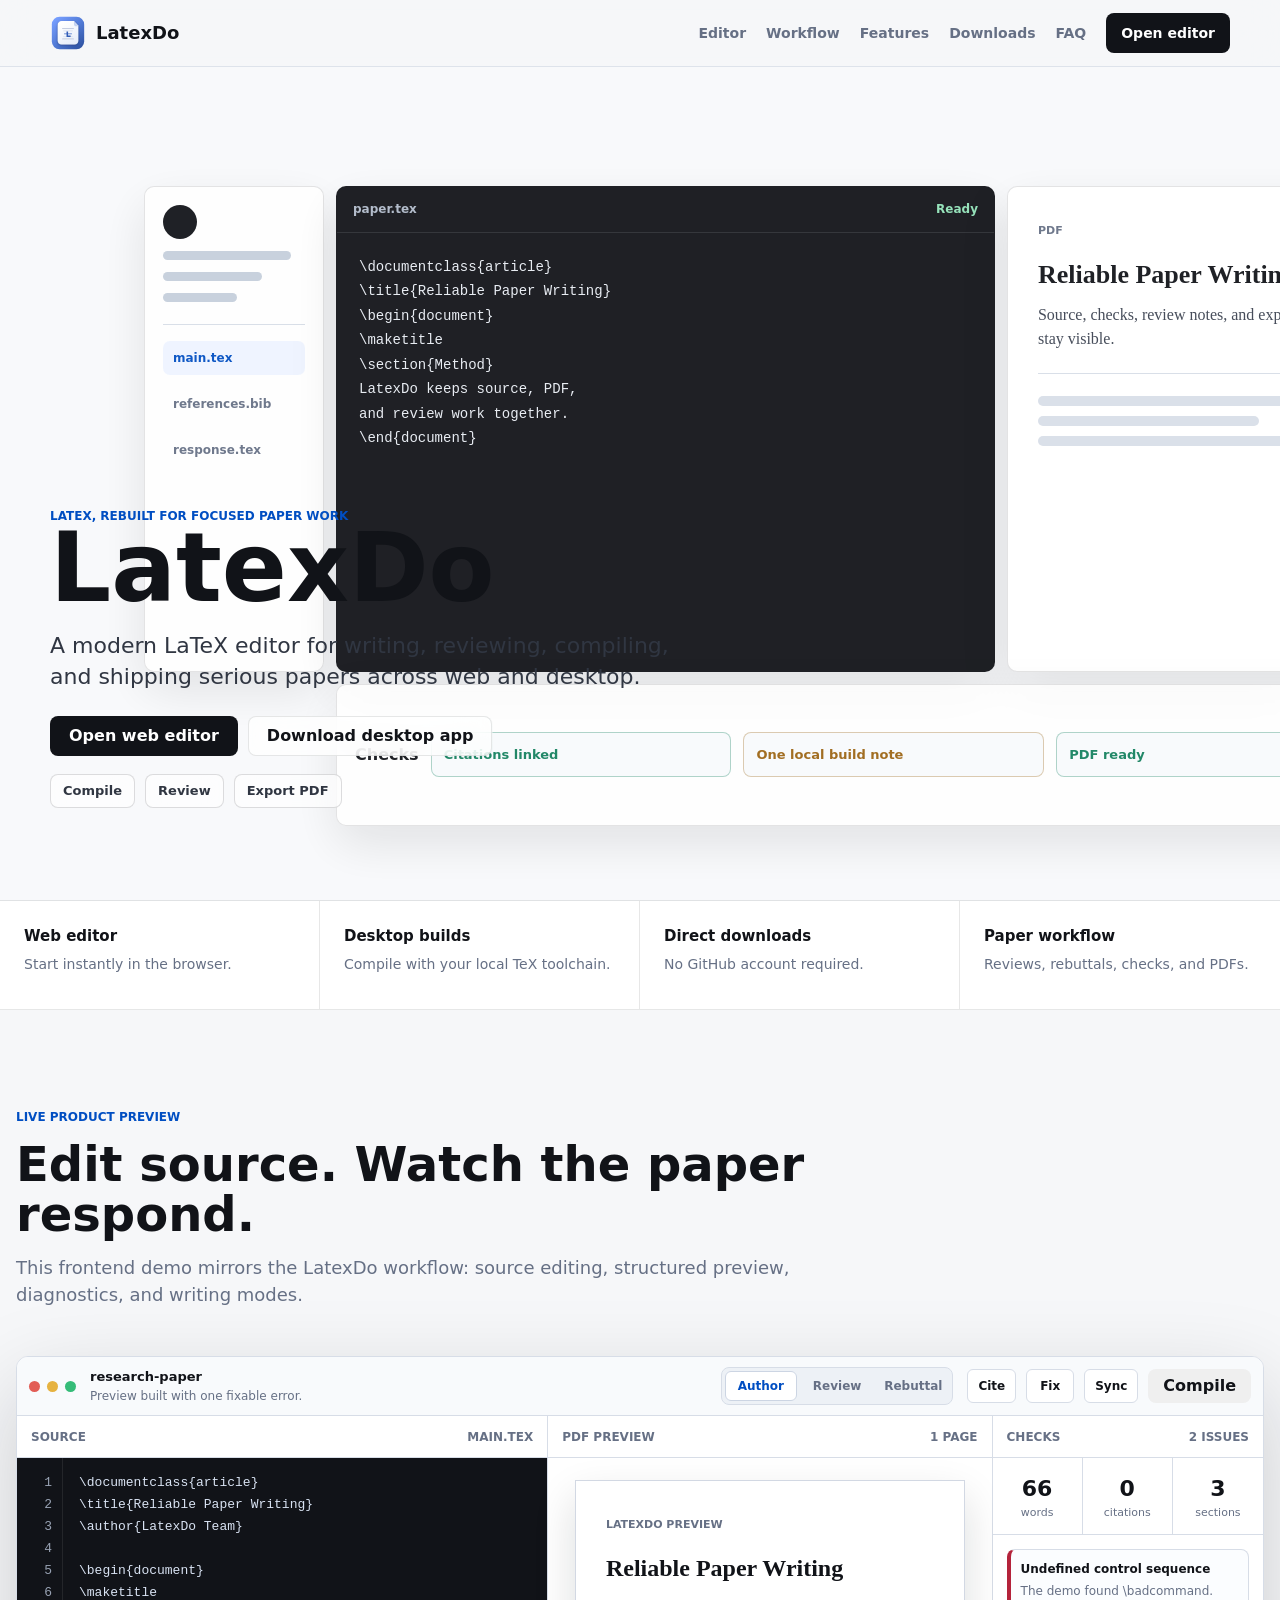
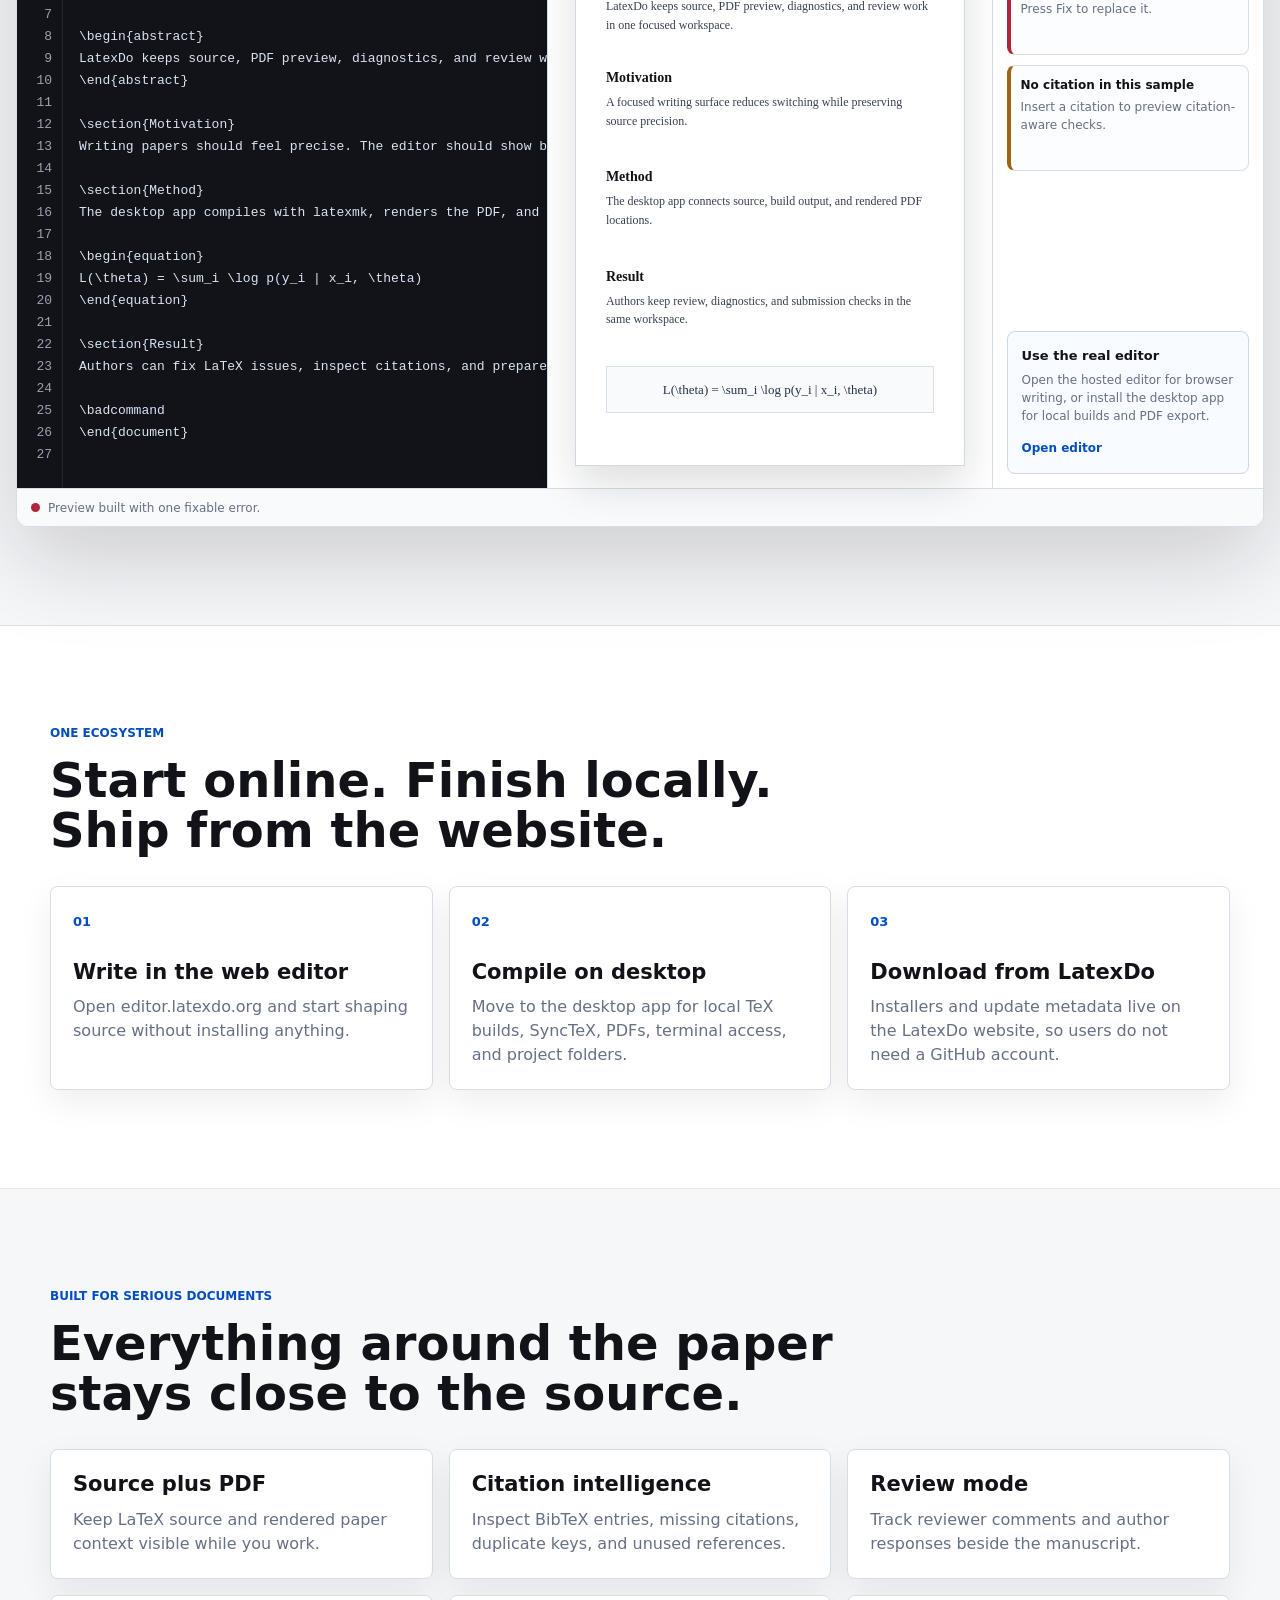
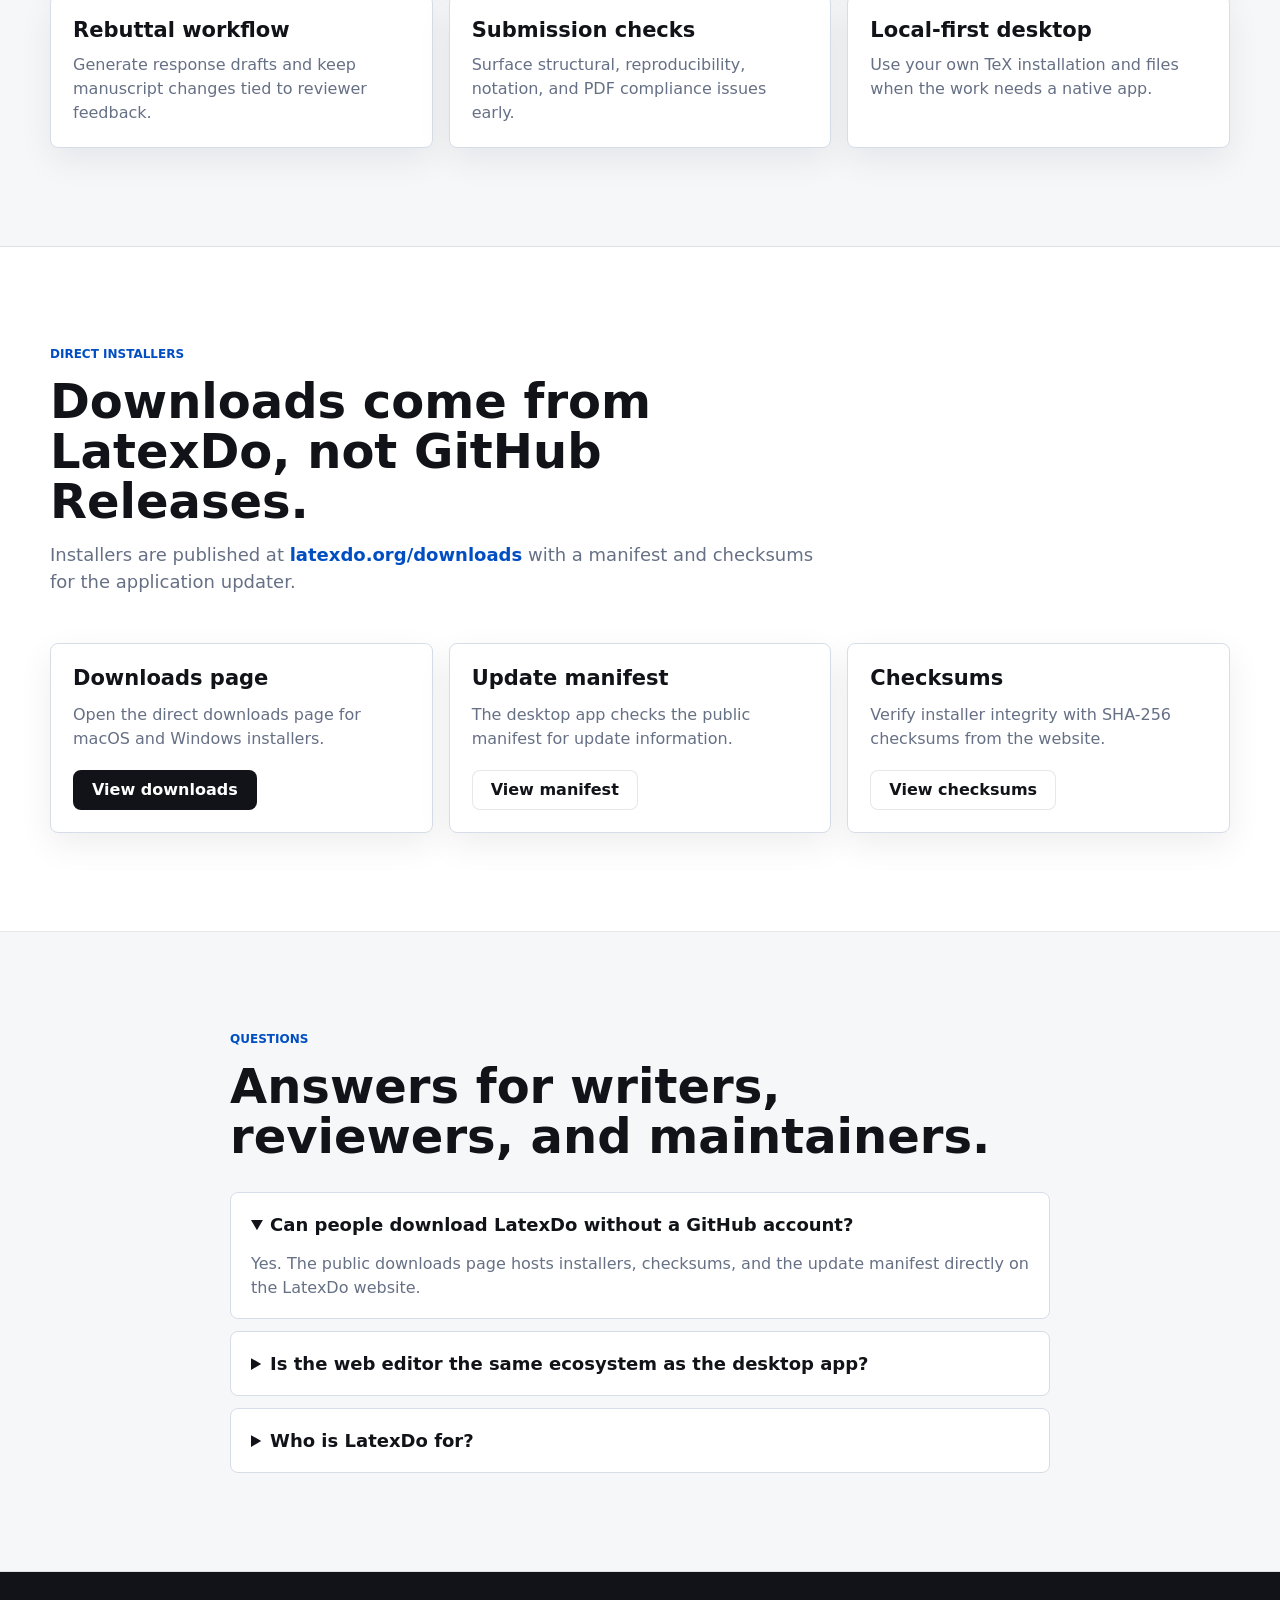
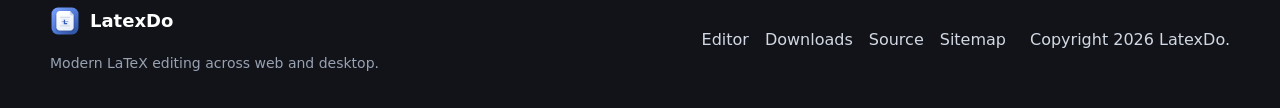
==== commit 1560e3a3: "deploy" ====
--- a/index.html
+++ b/index.html
@@ -529,3 +529,4 @@
     <script type="module" src="assets/site.js"></script>
   </body>
 </html>
+
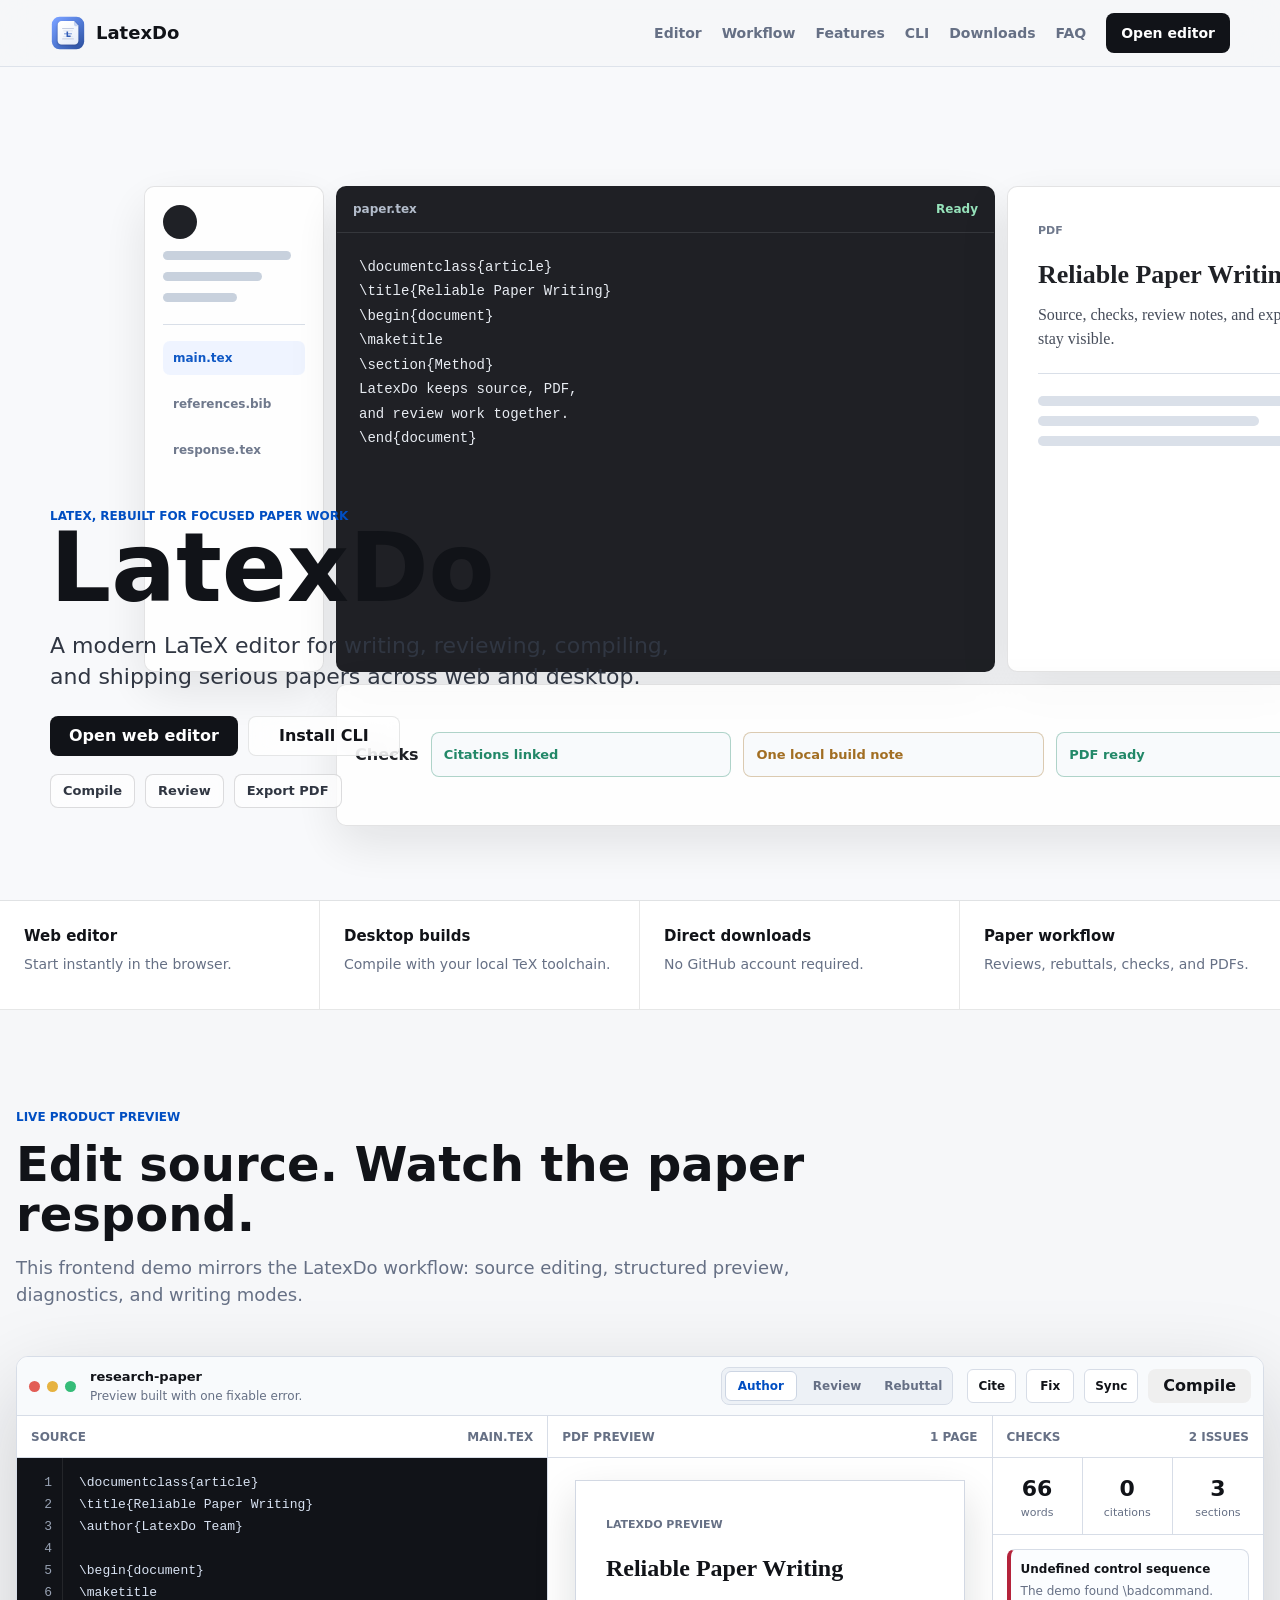
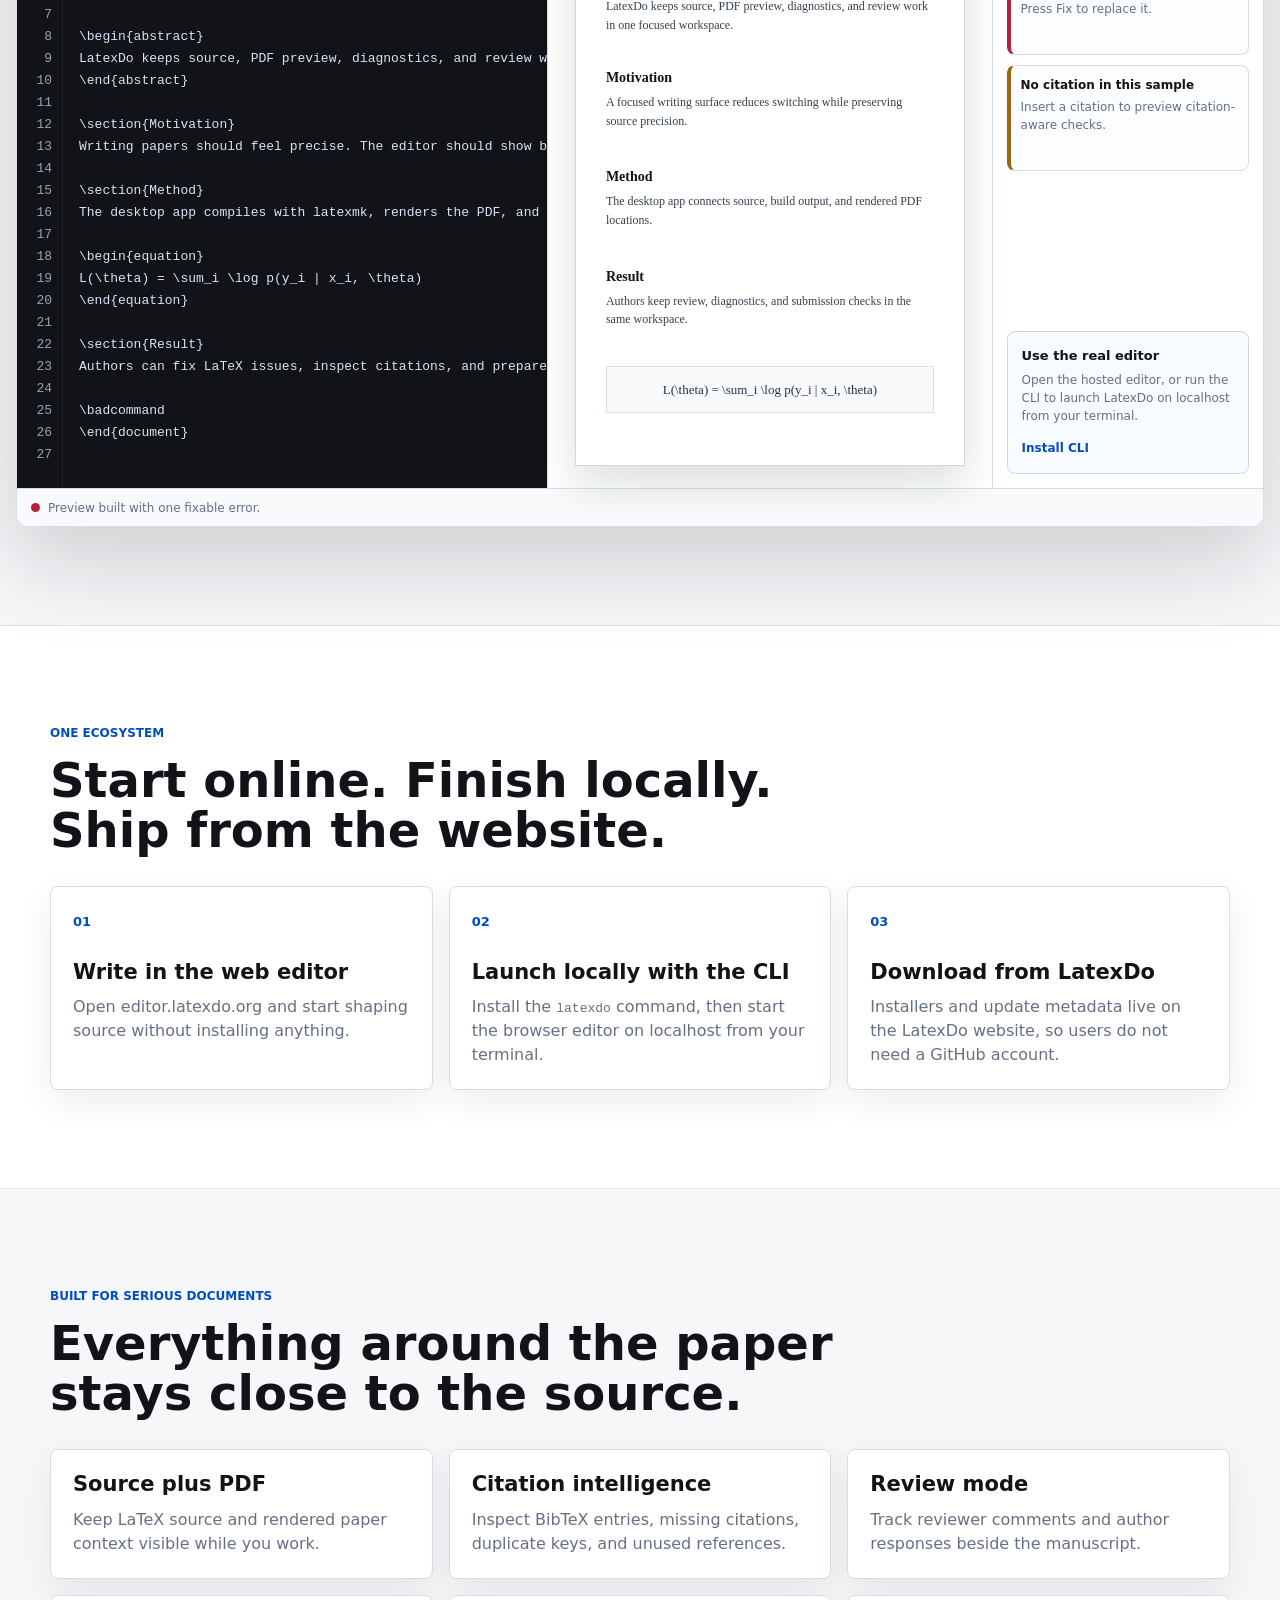
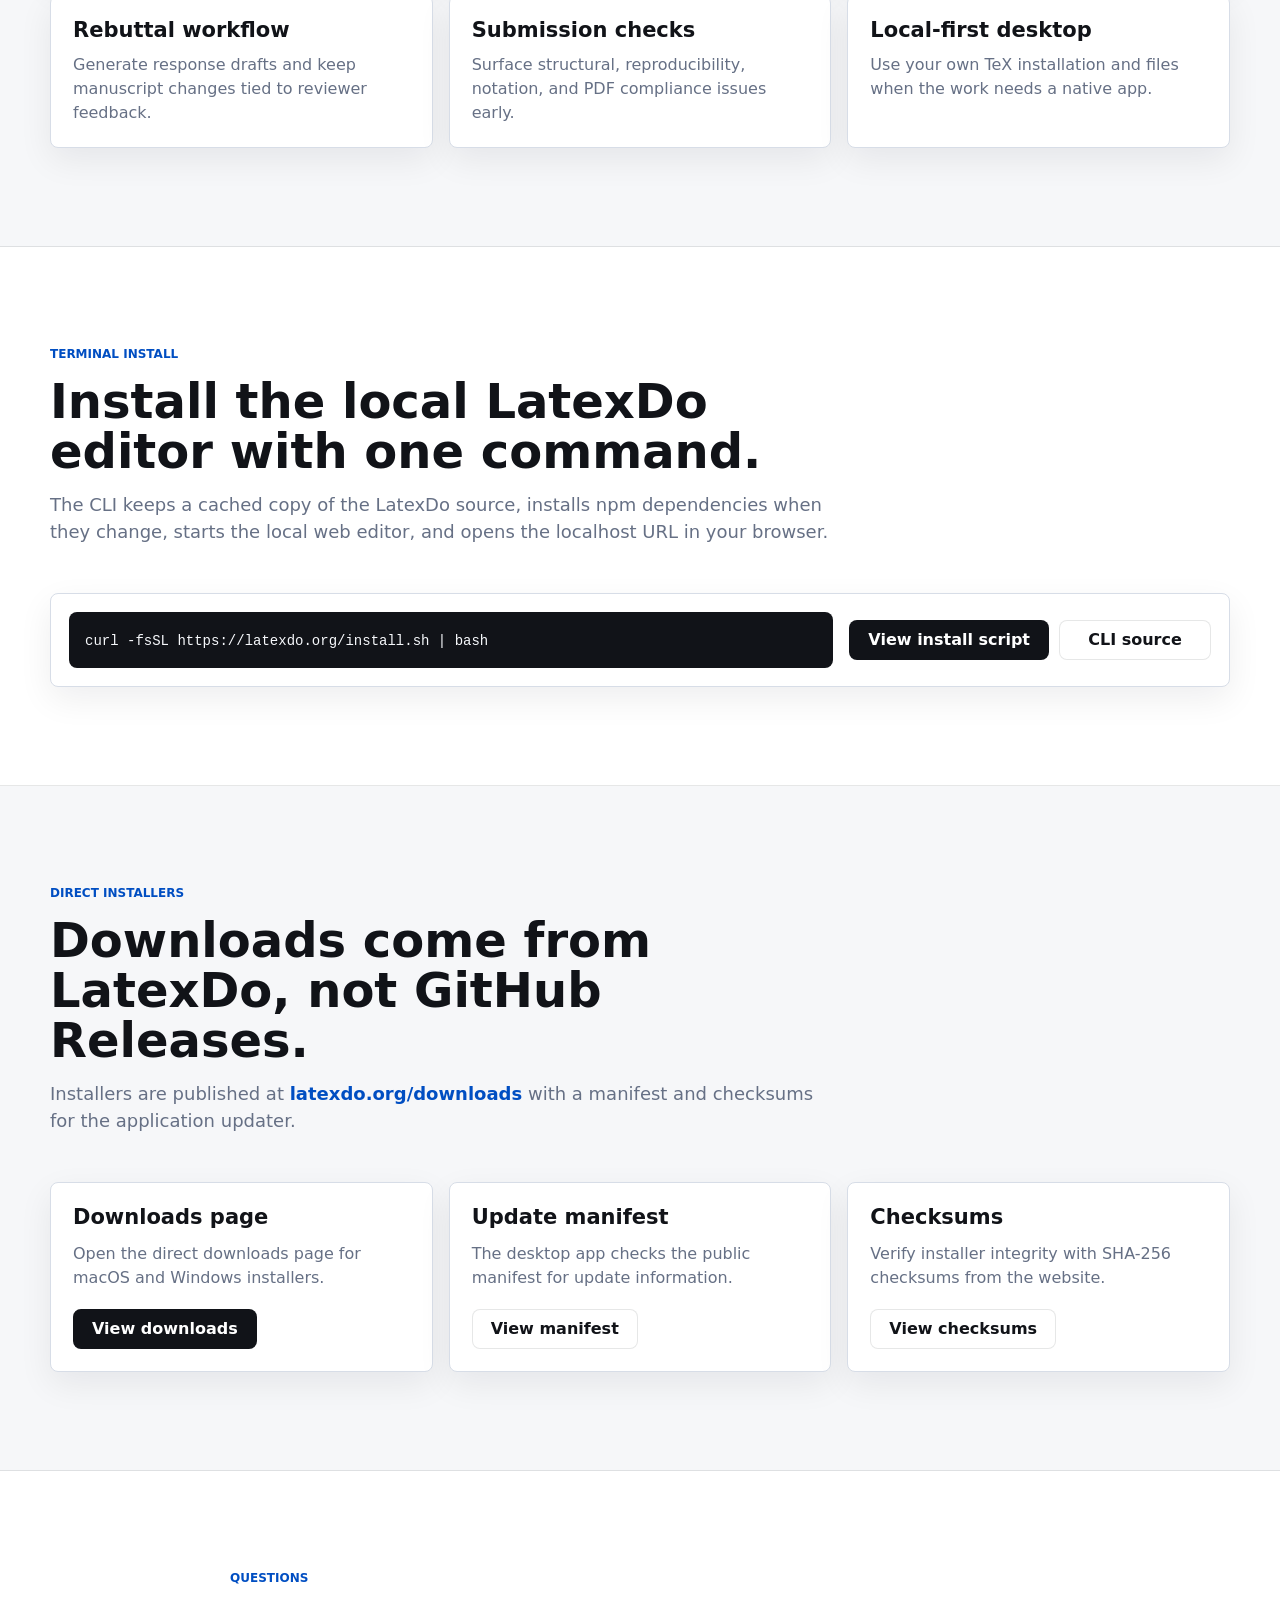
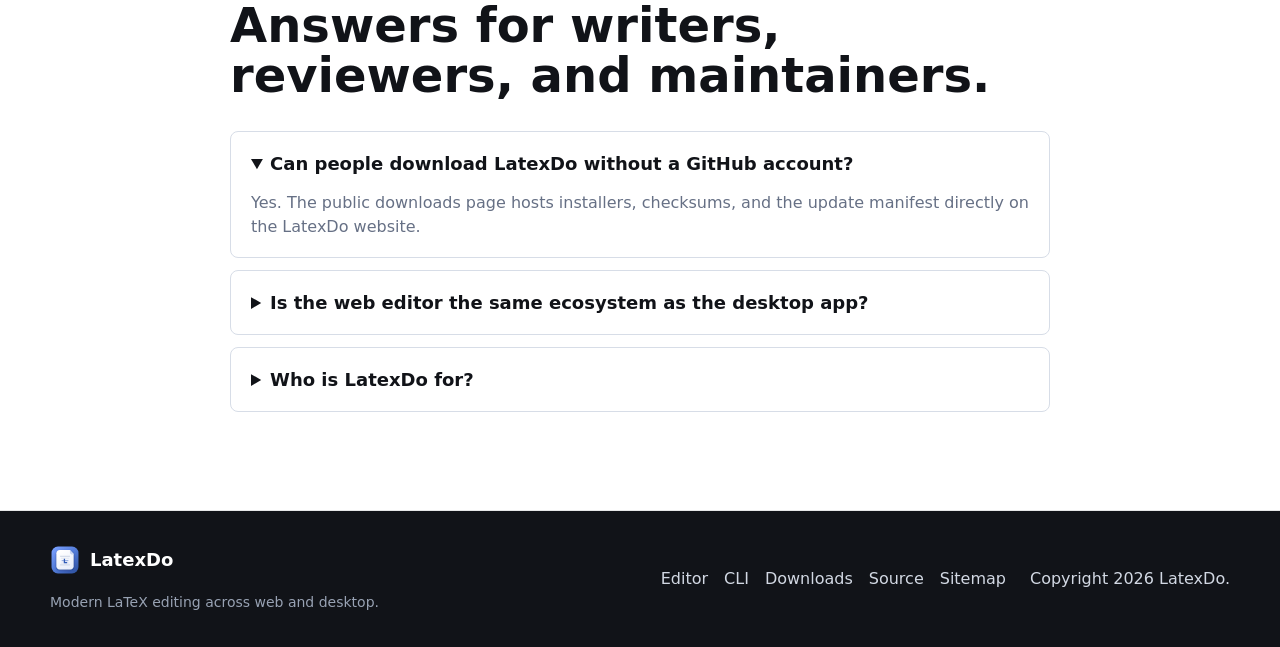
==== commit f2cd0d3c: "cli version (fixes: #5)" ====
--- a/index.html
+++ b/index.html
@@ -137,6 +137,7 @@
           <a href="#editor">Editor</a>
           <a href="#workflow">Workflow</a>
           <a href="#features">Features</a>
+          <a href="#cli">CLI</a>
           <a href="downloads/">Downloads</a>
           <a href="#faq">FAQ</a>
           <a class="nav-editor-link" href="https://editor.latexdo.org">Open editor</a>
@@ -199,7 +200,7 @@
             <a class="button primary" href="https://editor.latexdo.org"
               >Open web editor</a
             >
-            <a class="button secondary" href="downloads/">Download desktop app</a>
+            <a class="button secondary" href="#cli">Install CLI</a>
           </div>
           <div class="hero-commands" aria-label="Product demo controls">
             <button type="button" data-hero-command="compile">Compile</button>
@@ -338,10 +339,10 @@
                 <div class="install-panel">
                   <strong>Use the real editor</strong>
                   <p>
-                    Open the hosted editor for browser writing, or install the desktop
-                    app for local builds and PDF export.
+                    Open the hosted editor, or run the CLI to launch LatexDo on
+                    localhost from your terminal.
                   </p>
-                  <a href="https://editor.latexdo.org">Open editor</a>
+                  <a href="#cli">Install CLI</a>
                 </div>
               </aside>
             </div>
@@ -376,10 +377,10 @@
             </article>
             <article class="workflow-card reveal">
               <span>02</span>
-              <h3>Compile on desktop</h3>
-              <p>
-                Move to the desktop app for local TeX builds, SyncTeX, PDFs, terminal
-                access, and project folders.
+              <h3>Launch locally with the CLI</h3>
+              <p>
+                Install the <code>latexdo</code> command, then start the browser
+                editor on localhost from your terminal.
               </p>
             </article>
             <article class="workflow-card reveal">
@@ -445,6 +446,37 @@
                 app.
               </p>
             </article>
+          </div>
+        </div>
+      </section>
+
+      <section
+        id="cli"
+        class="section-band cli-band"
+        aria-labelledby="cli-title"
+      >
+        <div class="section-inner">
+          <div class="section-heading reveal">
+            <p class="eyebrow">Terminal install</p>
+            <h2 id="cli-title">Install the local LatexDo editor with one command.</h2>
+            <p>
+              The CLI keeps a cached copy of the LatexDo source, installs npm
+              dependencies when they change, starts the local web editor, and opens
+              the localhost URL in your browser.
+            </p>
+          </div>
+          <div class="cli-install reveal">
+            <div class="command-line" aria-label="LatexDo CLI install command">
+              <code>curl -fsSL https://latexdo.org/install.sh | bash</code>
+            </div>
+            <div class="cli-links">
+              <a class="button primary" href="install.sh">View install script</a>
+              <a
+                class="button secondary"
+                href="https://github.com/latexdo/latexdo-cli"
+                >CLI source</a
+              >
+            </div>
           </div>
         </div>
       </section>
@@ -519,6 +551,7 @@
       </div>
       <nav aria-label="Footer navigation">
         <a href="https://editor.latexdo.org">Editor</a>
+        <a href="https://github.com/latexdo/latexdo-cli">CLI</a>
         <a href="downloads/">Downloads</a>
         <a href="https://github.com/latexdo/latexdo">Source</a>
         <a href="sitemap.xml">Sitemap</a>
@@ -529,4 +562,3 @@
     <script type="module" src="assets/site.js"></script>
   </body>
 </html>
-
--- a/style.css
+++ b/style.css
@@ -997,6 +997,48 @@
   font-weight: 720;
 }
 
+.cli-band {
+  background: #eef3f7;
+}
+
+.cli-install {
+  display: grid;
+  grid-template-columns: minmax(0, 1fr) auto;
+  gap: 16px;
+  align-items: center;
+  border: 1px solid var(--border);
+  border-radius: var(--radius);
+  background: var(--surface);
+  padding: 18px;
+  box-shadow: 0 12px 34px rgb(17 19 24 / 7%);
+}
+
+.command-line {
+  min-width: 0;
+  overflow-x: auto;
+  border-radius: var(--radius);
+  background: var(--code);
+  color: #f6f8fb;
+  padding: 16px;
+}
+
+.command-line code {
+  white-space: nowrap;
+  font-family:
+    "SFMono-Regular",
+    Consolas,
+    "Liberation Mono",
+    monospace;
+  font-size: 14px;
+}
+
+.cli-links {
+  display: flex;
+  flex-wrap: wrap;
+  gap: 10px;
+  justify-content: flex-end;
+}
+
 .faq-list {
   display: grid;
   gap: 12px;
@@ -1263,6 +1305,14 @@
     grid-template-columns: 1fr;
   }
 
+  .cli-install {
+    grid-template-columns: 1fr;
+  }
+
+  .cli-links {
+    justify-content: flex-start;
+  }
+
   .trust-strip div {
     border-right: 0;
     border-bottom: 1px solid var(--hairline);
--- a/style.css
+++ b/style.css
@@ -997,6 +997,48 @@
   font-weight: 720;
 }
 
+.cli-band {
+  background: #eef3f7;
+}
+
+.cli-install {
+  display: grid;
+  grid-template-columns: minmax(0, 1fr) auto;
+  gap: 16px;
+  align-items: center;
+  border: 1px solid var(--border);
+  border-radius: var(--radius);
+  background: var(--surface);
+  padding: 18px;
+  box-shadow: 0 12px 34px rgb(17 19 24 / 7%);
+}
+
+.command-line {
+  min-width: 0;
+  overflow-x: auto;
+  border-radius: var(--radius);
+  background: var(--code);
+  color: #f6f8fb;
+  padding: 16px;
+}
+
+.command-line code {
+  white-space: nowrap;
+  font-family:
+    "SFMono-Regular",
+    Consolas,
+    "Liberation Mono",
+    monospace;
+  font-size: 14px;
+}
+
+.cli-links {
+  display: flex;
+  flex-wrap: wrap;
+  gap: 10px;
+  justify-content: flex-end;
+}
+
 .faq-list {
   display: grid;
   gap: 12px;
@@ -1263,6 +1305,14 @@
     grid-template-columns: 1fr;
   }
 
+  .cli-install {
+    grid-template-columns: 1fr;
+  }
+
+  .cli-links {
+    justify-content: flex-start;
+  }
+
   .trust-strip div {
     border-right: 0;
     border-bottom: 1px solid var(--hairline);
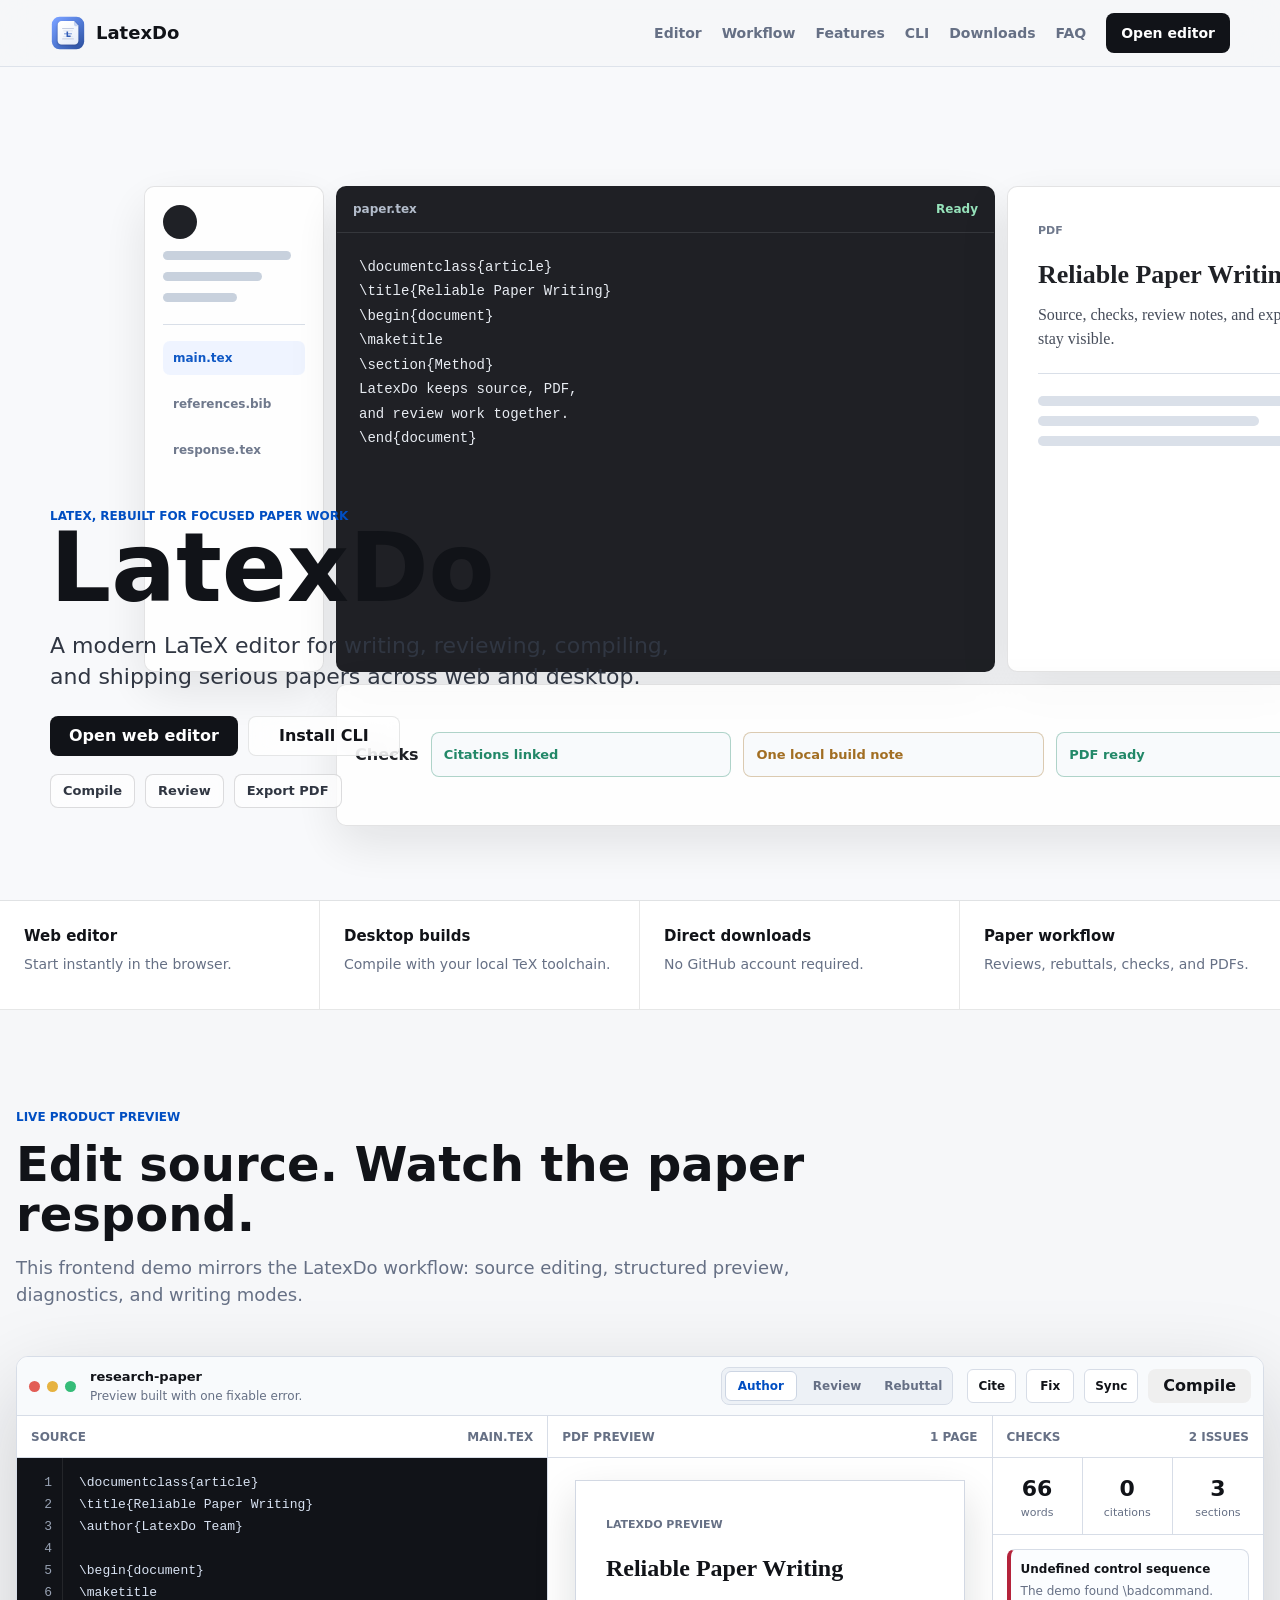
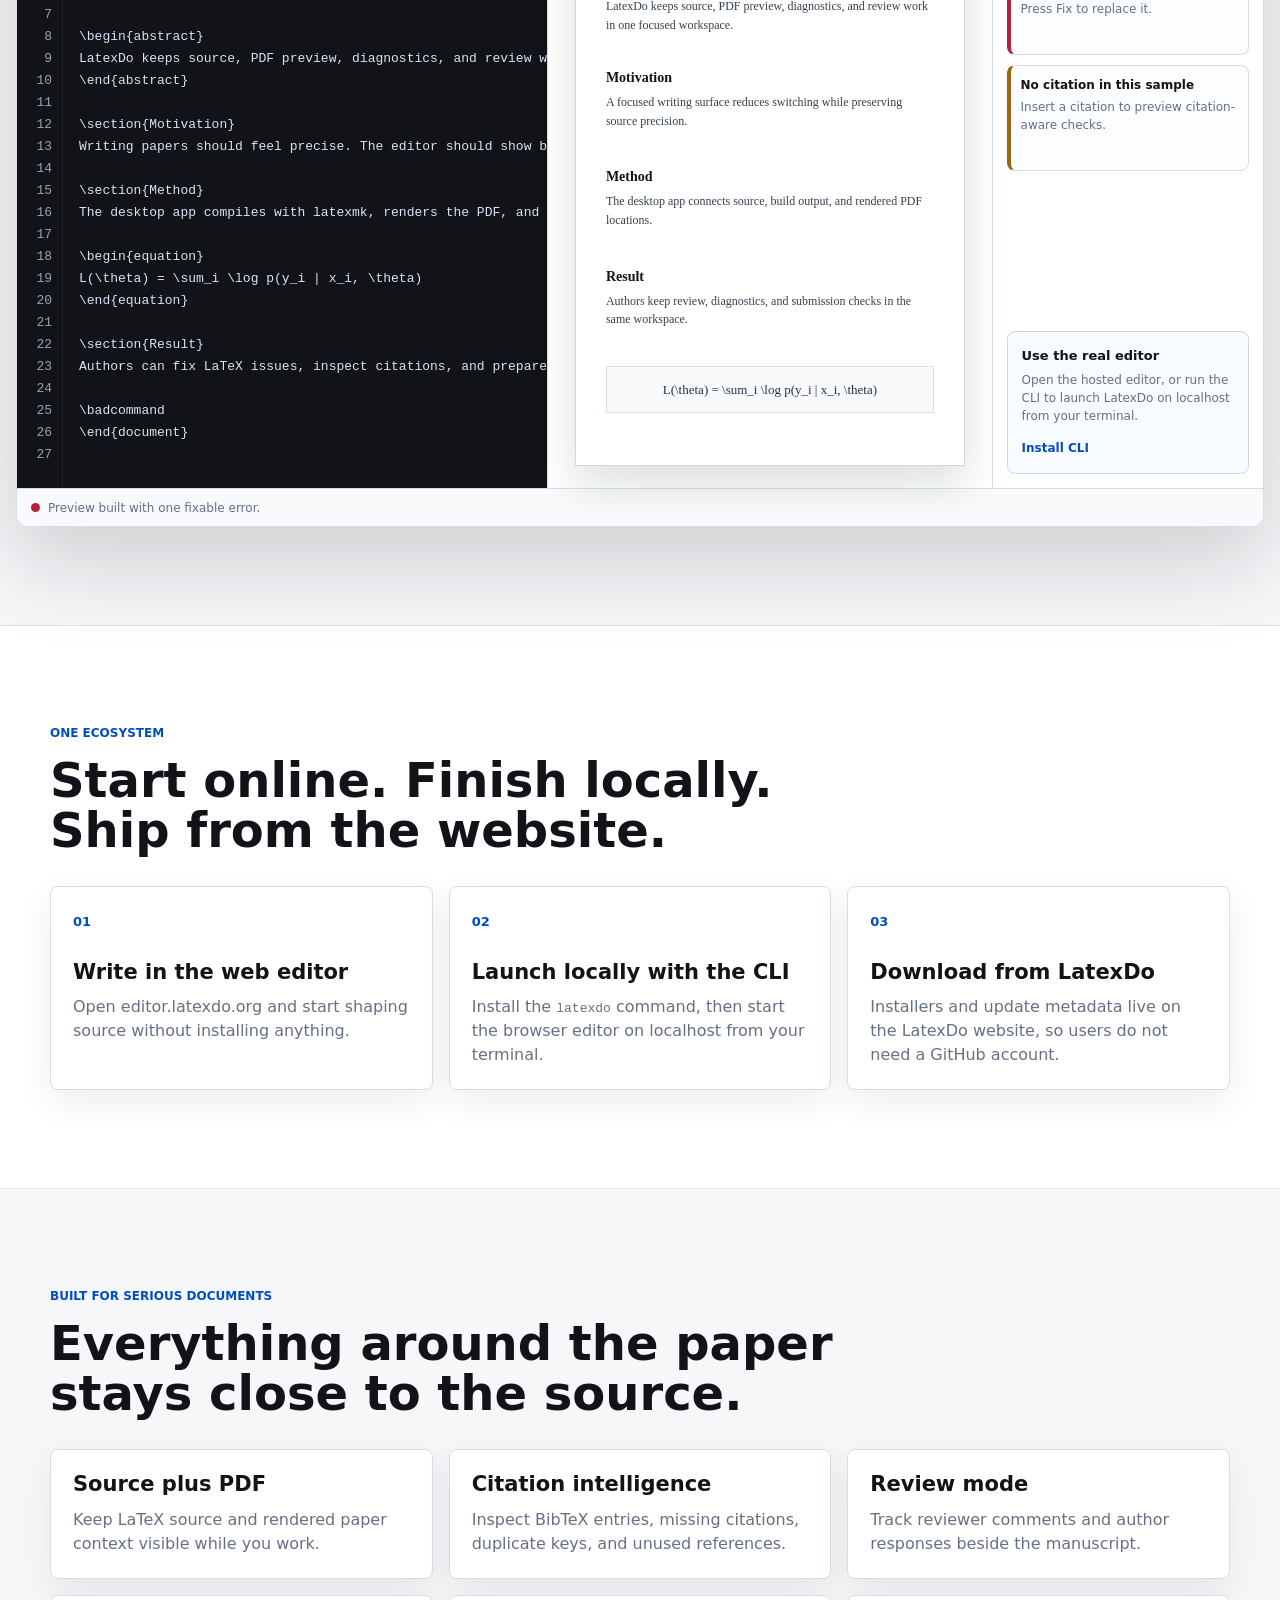
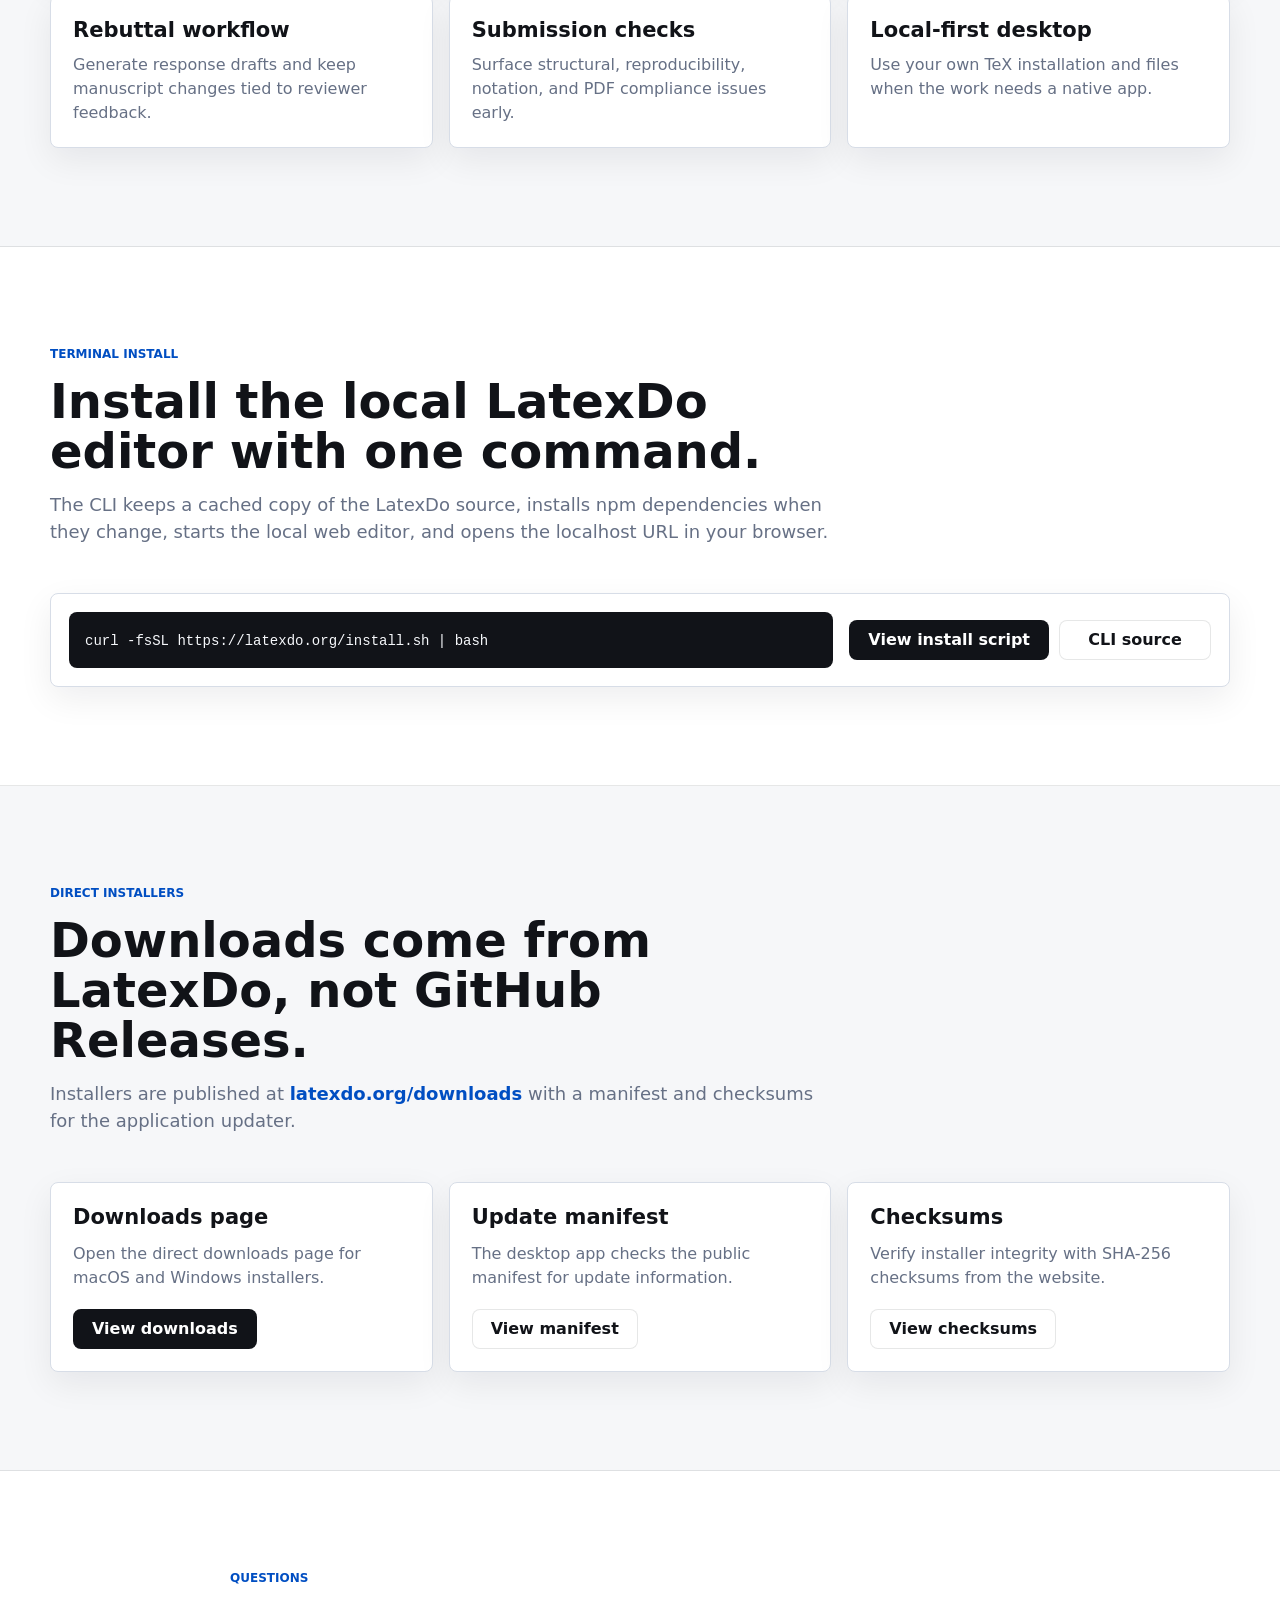
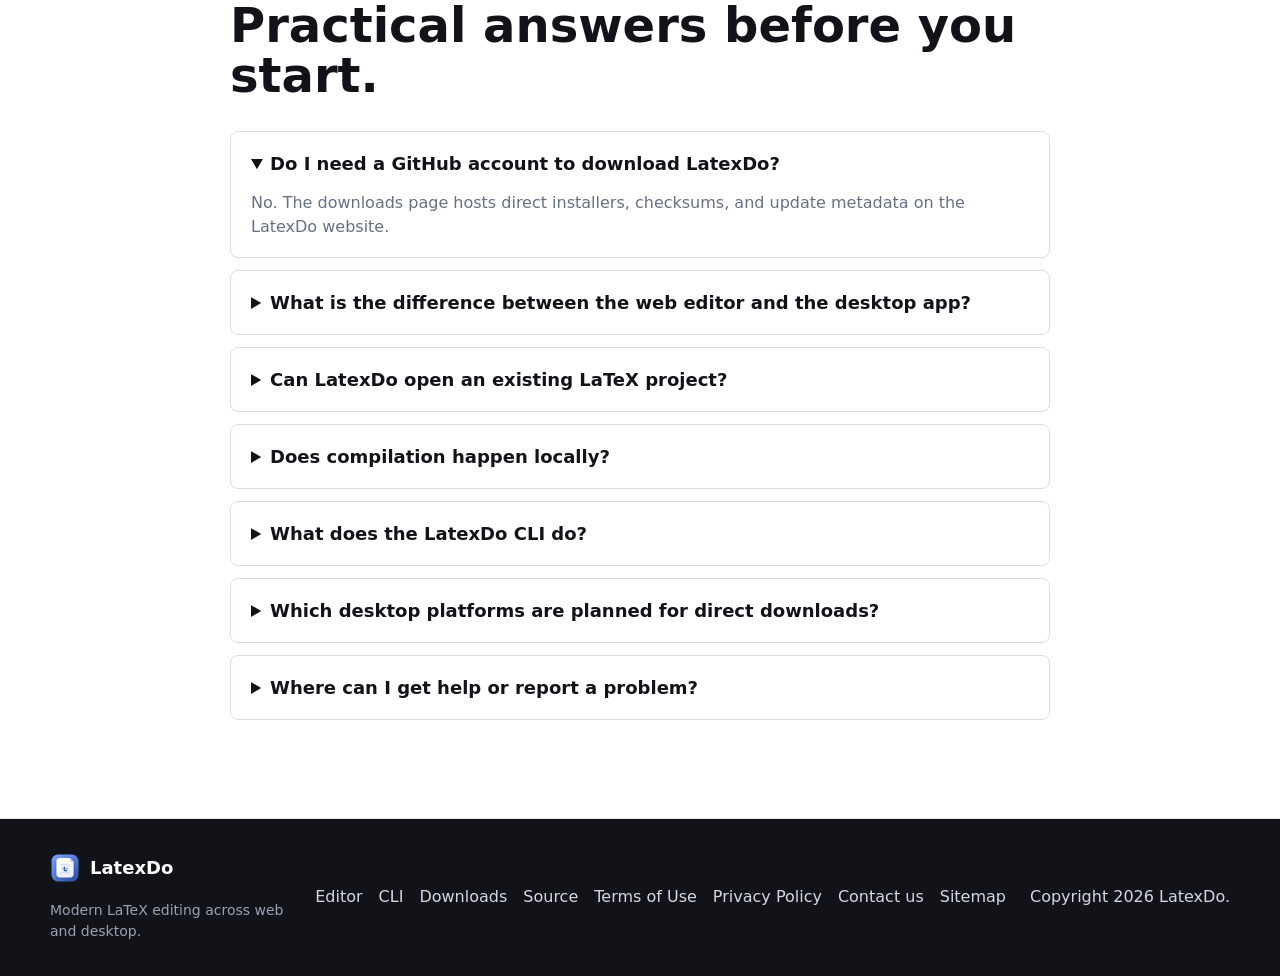
==== commit f90c3b3d: "cli version (fixes: #5)" ====
--- a/index.html
+++ b/index.html
@@ -86,26 +86,58 @@
             "mainEntity": [
               {
                 "@type": "Question",
-                "name": "Is LatexDo a web editor or desktop app?",
+                "name": "Do I need a GitHub account to download LatexDo?",
                 "acceptedAnswer": {
                   "@type": "Answer",
-                  "text": "LatexDo has a web editor for instant writing and a desktop app for local LaTeX compilation, SyncTeX, PDF export, and project files."
+                  "text": "No. LatexDo publishes direct downloads, checksums, and update metadata on the LatexDo downloads page at latexdo.org/downloads/."
                 }
               },
               {
                 "@type": "Question",
-                "name": "Can I download LatexDo without a GitHub account?",
+                "name": "What is the difference between the web editor and the desktop app?",
                 "acceptedAnswer": {
                   "@type": "Answer",
-                  "text": "Yes. LatexDo desktop installers are published directly on the LatexDo downloads page at latexdo.org/downloads/."
+                  "text": "The web editor is the fastest way to start writing in the browser. The desktop app is for local project files, local LaTeX compilation, PDF preview, diagnostics, and export workflows."
                 }
               },
               {
                 "@type": "Question",
-                "name": "Does LatexDo work with real LaTeX projects?",
+                "name": "Can LatexDo open an existing LaTeX project?",
                 "acceptedAnswer": {
                   "@type": "Answer",
-                  "text": "Yes. The desktop app opens local project folders, edits .tex and .bib files, compiles with latexmk, reads PDFs, and connects diagnostics to source lines."
+                  "text": "Yes. LatexDo is designed for real projects with .tex and .bib files, local folders, PDF output, citations, diagnostics, and review work."
+                }
+              },
+              {
+                "@type": "Question",
+                "name": "Does compilation happen locally?",
+                "acceptedAnswer": {
+                  "@type": "Answer",
+                  "text": "Desktop compilation uses your local TeX toolchain, such as MacTeX, MiKTeX, or TeX Live with latexmk, so you keep the same build environment you use from the terminal."
+                }
+              },
+              {
+                "@type": "Question",
+                "name": "What does the LatexDo CLI do?",
+                "acceptedAnswer": {
+                  "@type": "Answer",
+                  "text": "The CLI caches the LatexDo source, installs npm dependencies when needed, starts the local web editor, and opens the localhost URL in your browser."
+                }
+              },
+              {
+                "@type": "Question",
+                "name": "Which desktop platforms are planned for direct downloads?",
+                "acceptedAnswer": {
+                  "@type": "Answer",
+                  "text": "The downloads page is set up for macOS Apple Silicon, macOS Intel, and Windows installers. If a build is not listed yet, it is still being prepared by the release workflow."
+                }
+              },
+              {
+                "@type": "Question",
+                "name": "Where can I get help or report a problem?",
+                "acceptedAnswer": {
+                  "@type": "Answer",
+                  "text": "You can email contact@latexdo.org or open an issue in the LatexDo GitHub repository."
                 }
               }
             ]
@@ -379,8 +411,8 @@
               <span>02</span>
               <h3>Launch locally with the CLI</h3>
               <p>
-                Install the <code>latexdo</code> command, then start the browser
-                editor on localhost from your terminal.
+                Install the <code>latexdo</code> command, then start the browser editor
+                on localhost from your terminal.
               </p>
             </article>
             <article class="workflow-card reveal">
@@ -450,19 +482,15 @@
         </div>
       </section>
 
-      <section
-        id="cli"
-        class="section-band cli-band"
-        aria-labelledby="cli-title"
-      >
+      <section id="cli" class="section-band cli-band" aria-labelledby="cli-title">
         <div class="section-inner">
           <div class="section-heading reveal">
             <p class="eyebrow">Terminal install</p>
             <h2 id="cli-title">Install the local LatexDo editor with one command.</h2>
             <p>
               The CLI keeps a cached copy of the LatexDo source, installs npm
-              dependencies when they change, starts the local web editor, and opens
-              the localhost URL in your browser.
+              dependencies when they change, starts the local web editor, and opens the
+              localhost URL in your browser.
             </p>
           </div>
           <div class="cli-install reveal">
@@ -471,9 +499,7 @@
             </div>
             <div class="cli-links">
               <a class="button primary" href="install.sh">View install script</a>
-              <a
-                class="button secondary"
-                href="https://github.com/latexdo/latexdo-cli"
+              <a class="button secondary" href="https://github.com/latexdo/latexdo-cli"
                 >CLI source</a
               >
             </div>
@@ -507,32 +533,64 @@
         <div class="section-inner narrow">
           <div class="section-heading reveal">
             <p class="eyebrow">Questions</p>
-            <h2 id="faq-title">Answers for writers, reviewers, and maintainers.</h2>
+            <h2 id="faq-title">Practical answers before you start.</h2>
           </div>
           <div class="faq-list">
             <details class="reveal" open>
-              <summary>Can people download LatexDo without a GitHub account?</summary>
-              <p>
-                Yes. The public downloads page hosts installers, checksums, and the
-                update manifest directly on the LatexDo website.
+              <summary>Do I need a GitHub account to download LatexDo?</summary>
+              <p>
+                No. The downloads page hosts direct installers, checksums, and update
+                metadata on the LatexDo website.
               </p>
             </details>
             <details class="reveal">
               <summary>
-                Is the web editor the same ecosystem as the desktop app?
+                What is the difference between the web editor and the desktop app?
               </summary>
               <p>
-                Yes. The hosted editor is the fast entry point, while the desktop app
-                handles local compilation, PDF export, terminal access, and project
-                files.
+                The web editor is the fastest way to start writing in the browser. The
+                desktop app is for local project folders, local LaTeX compilation, PDF
+                preview, diagnostics, and export workflows.
               </p>
             </details>
             <details class="reveal">
-              <summary>Who is LatexDo for?</summary>
-              <p>
-                Researchers, students, technical writers, reviewers, and anyone who
-                wants a focused LaTeX workflow for source, PDFs, citations, and
-                rebuttals.
+              <summary>Can LatexDo open an existing LaTeX project?</summary>
+              <p>
+                Yes. LatexDo is designed for real projects with <code>.tex</code> and
+                <code>.bib</code> files, local folders, PDF output, citations,
+                diagnostics, and review work.
+              </p>
+            </details>
+            <details class="reveal">
+              <summary>Does compilation happen locally?</summary>
+              <p>
+                In the desktop app, yes. LatexDo uses your local TeX toolchain, such
+                as MacTeX, MiKTeX, or TeX Live with <code>latexmk</code>, so your
+                builds stay close to your terminal workflow.
+              </p>
+            </details>
+            <details class="reveal">
+              <summary>What does the LatexDo CLI do?</summary>
+              <p>
+                The CLI caches the LatexDo source, installs npm dependencies when
+                needed, starts the local editor, and opens the localhost URL in your
+                browser.
+              </p>
+            </details>
+            <details class="reveal">
+              <summary>Which desktop platforms are planned for direct downloads?</summary>
+              <p>
+                The downloads page is set up for macOS Apple Silicon, macOS Intel,
+                and Windows installers. If a build is not listed yet, it is still
+                being prepared by the release workflow.
+              </p>
+            </details>
+            <details class="reveal">
+              <summary>Where can I get help or report a problem?</summary>
+              <p>
+                Email <a href="mailto:contact@latexdo.org">contact@latexdo.org</a> or
+                open an issue in the
+                <a href="https://github.com/latexdo/latexdo">LatexDo repository</a>.
               </p>
             </details>
           </div>
@@ -554,6 +612,9 @@
         <a href="https://github.com/latexdo/latexdo-cli">CLI</a>
         <a href="downloads/">Downloads</a>
         <a href="https://github.com/latexdo/latexdo">Source</a>
+        <a href="terms.html">Terms of Use</a>
+        <a href="privacy.html">Privacy Policy</a>
+        <a href="mailto:contact@latexdo.org">Contact us</a>
         <a href="sitemap.xml">Sitemap</a>
       </nav>
       <span id="copyright"></span>
--- a/style.css
+++ b/style.css
@@ -1024,11 +1024,7 @@
 
 .command-line code {
   white-space: nowrap;
-  font-family:
-    "SFMono-Regular",
-    Consolas,
-    "Liberation Mono",
-    monospace;
+  font-family: "SFMono-Regular", Consolas, "Liberation Mono", monospace;
   font-size: 14px;
 }
 
@@ -1060,6 +1056,19 @@
 .faq-list p {
   margin: 14px 0 0;
   color: var(--muted);
+}
+
+.faq-list a {
+  color: var(--blue-strong);
+  font-weight: 760;
+}
+
+.faq-list code {
+  border-radius: 5px;
+  background: #edf2f7;
+  color: var(--ink-soft);
+  padding: 2px 5px;
+  font-size: 0.9em;
 }
 
 .site-footer {
@@ -1117,6 +1126,13 @@
   padding: 72px 0 86px;
 }
 
+.legal-page {
+  width: min(900px, calc(100% - 32px));
+  min-height: calc(100vh - 142px);
+  margin: 0 auto;
+  padding: 72px 0 86px;
+}
+
 .downloads-hero {
   max-width: 760px;
   margin-bottom: 28px;
@@ -1127,11 +1143,53 @@
   font-size: 70px;
 }
 
+.legal-page h1 {
+  margin: 8px 0 16px;
+  font-size: 64px;
+}
+
 .downloads-hero p,
+.legal-page p,
+.legal-page li,
 .downloads-empty p,
 .downloads-meta p {
   color: var(--muted);
   font-size: 18px;
+}
+
+.legal-document {
+  display: grid;
+  gap: 22px;
+  margin-top: 28px;
+  border: 1px solid var(--border);
+  border-radius: var(--radius);
+  background: var(--surface);
+  padding: 28px;
+  box-shadow: 0 12px 34px rgb(17 19 24 / 7%);
+}
+
+.legal-document section {
+  display: grid;
+  gap: 10px;
+}
+
+.legal-document h2 {
+  margin: 0;
+  font-size: 24px;
+}
+
+.legal-document p,
+.legal-document ul {
+  margin: 0;
+}
+
+.legal-document ul {
+  padding-left: 22px;
+}
+
+.legal-document a {
+  color: var(--blue-strong);
+  font-weight: 760;
 }
 
 .downloads-grid {
@@ -1289,7 +1347,8 @@
   }
 
   h2,
-  .downloads-hero h1 {
+  .downloads-hero h1,
+  .legal-page h1 {
     font-size: 34px;
   }
 
--- a/style.css
+++ b/style.css
@@ -1024,11 +1024,7 @@
 
 .command-line code {
   white-space: nowrap;
-  font-family:
-    "SFMono-Regular",
-    Consolas,
-    "Liberation Mono",
-    monospace;
+  font-family: "SFMono-Regular", Consolas, "Liberation Mono", monospace;
   font-size: 14px;
 }
 
@@ -1060,6 +1056,19 @@
 .faq-list p {
   margin: 14px 0 0;
   color: var(--muted);
+}
+
+.faq-list a {
+  color: var(--blue-strong);
+  font-weight: 760;
+}
+
+.faq-list code {
+  border-radius: 5px;
+  background: #edf2f7;
+  color: var(--ink-soft);
+  padding: 2px 5px;
+  font-size: 0.9em;
 }
 
 .site-footer {
@@ -1117,6 +1126,13 @@
   padding: 72px 0 86px;
 }
 
+.legal-page {
+  width: min(900px, calc(100% - 32px));
+  min-height: calc(100vh - 142px);
+  margin: 0 auto;
+  padding: 72px 0 86px;
+}
+
 .downloads-hero {
   max-width: 760px;
   margin-bottom: 28px;
@@ -1127,11 +1143,53 @@
   font-size: 70px;
 }
 
+.legal-page h1 {
+  margin: 8px 0 16px;
+  font-size: 64px;
+}
+
 .downloads-hero p,
+.legal-page p,
+.legal-page li,
 .downloads-empty p,
 .downloads-meta p {
   color: var(--muted);
   font-size: 18px;
+}
+
+.legal-document {
+  display: grid;
+  gap: 22px;
+  margin-top: 28px;
+  border: 1px solid var(--border);
+  border-radius: var(--radius);
+  background: var(--surface);
+  padding: 28px;
+  box-shadow: 0 12px 34px rgb(17 19 24 / 7%);
+}
+
+.legal-document section {
+  display: grid;
+  gap: 10px;
+}
+
+.legal-document h2 {
+  margin: 0;
+  font-size: 24px;
+}
+
+.legal-document p,
+.legal-document ul {
+  margin: 0;
+}
+
+.legal-document ul {
+  padding-left: 22px;
+}
+
+.legal-document a {
+  color: var(--blue-strong);
+  font-weight: 760;
 }
 
 .downloads-grid {
@@ -1289,7 +1347,8 @@
   }
 
   h2,
-  .downloads-hero h1 {
+  .downloads-hero h1,
+  .legal-page h1 {
     font-size: 34px;
   }
 
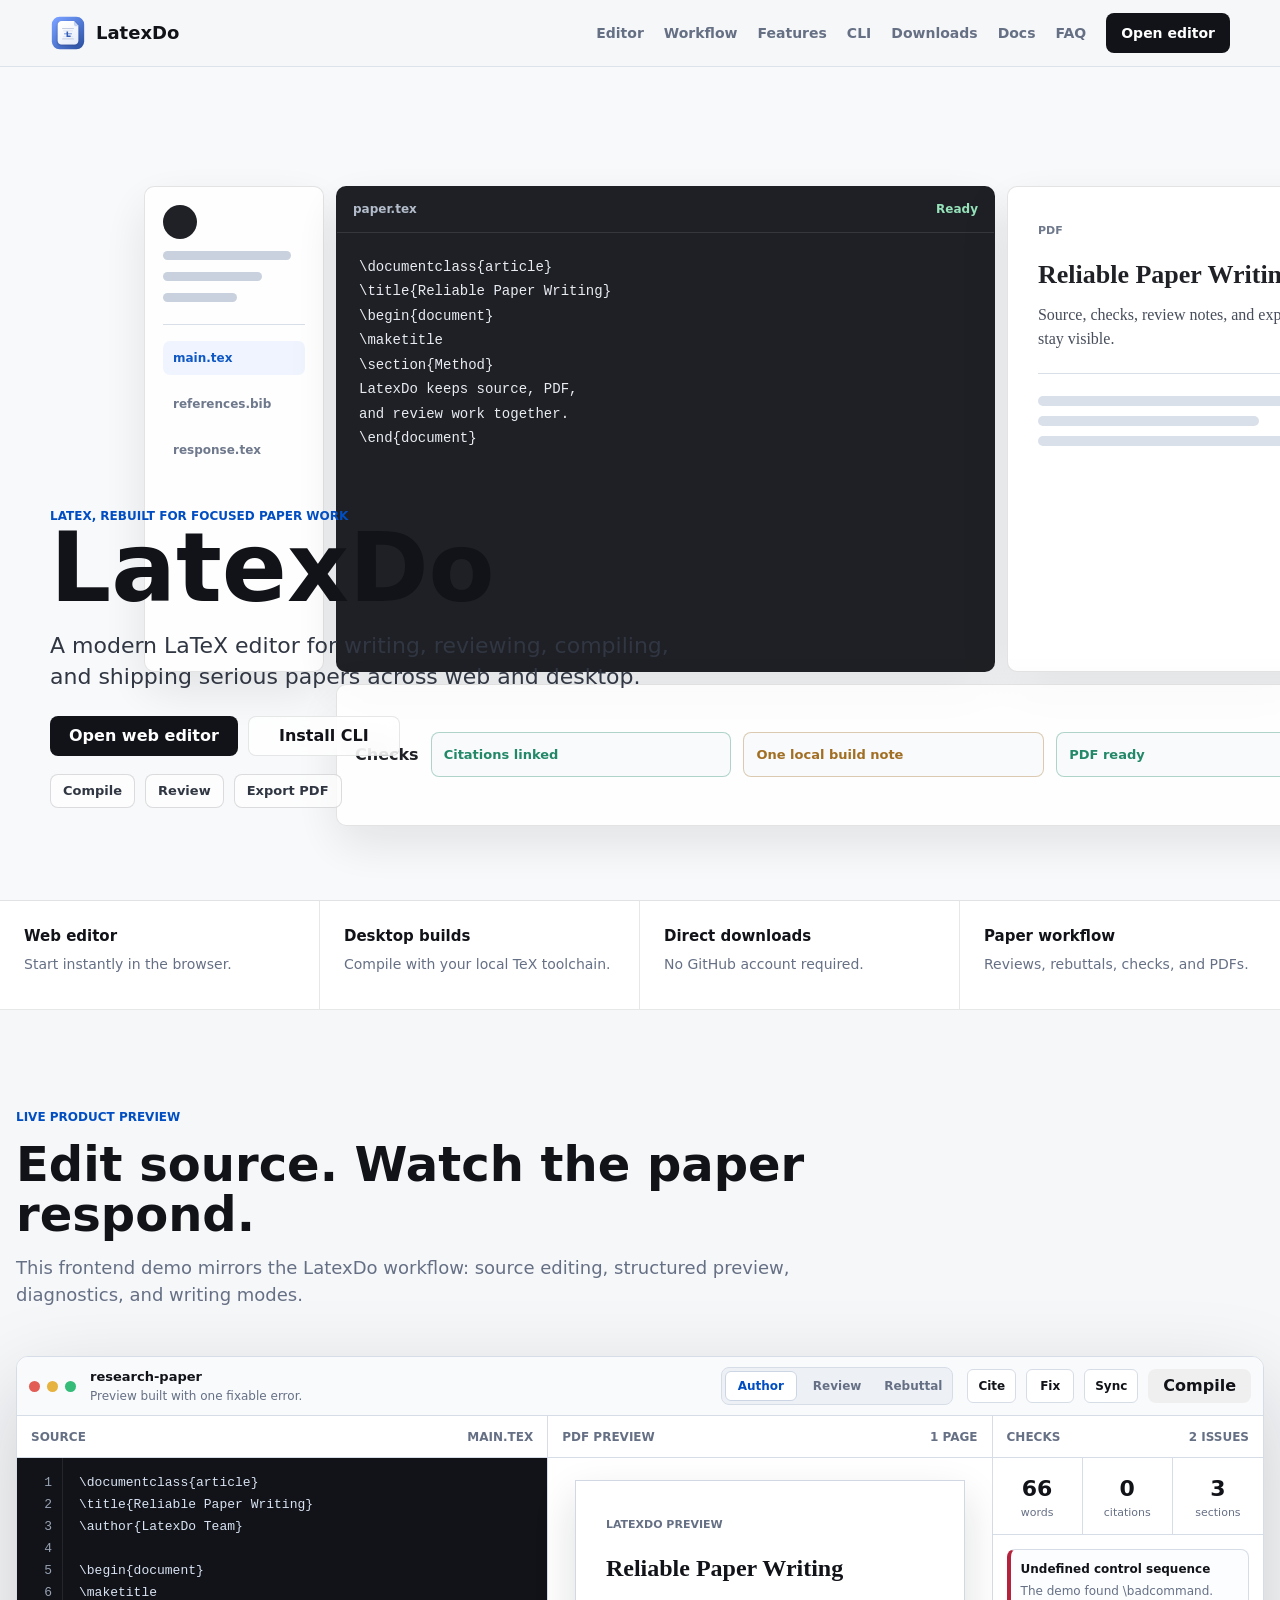
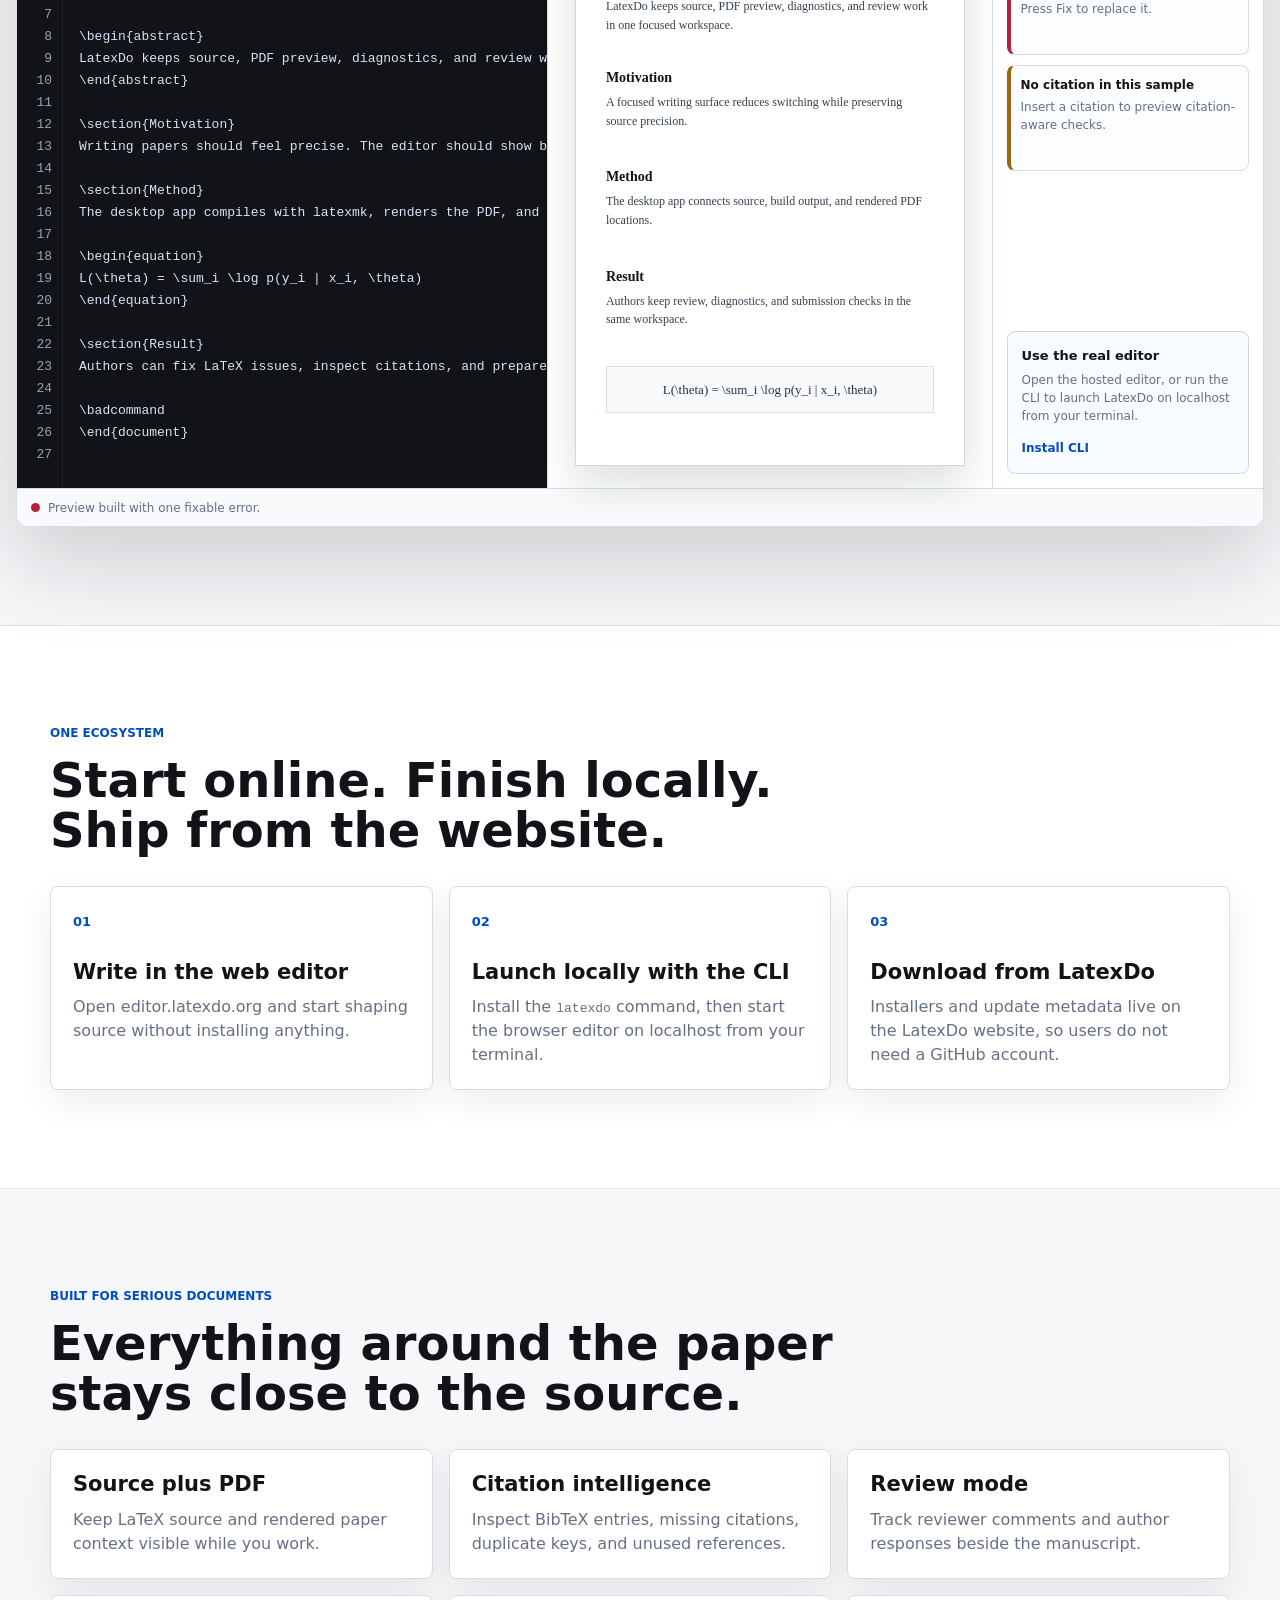
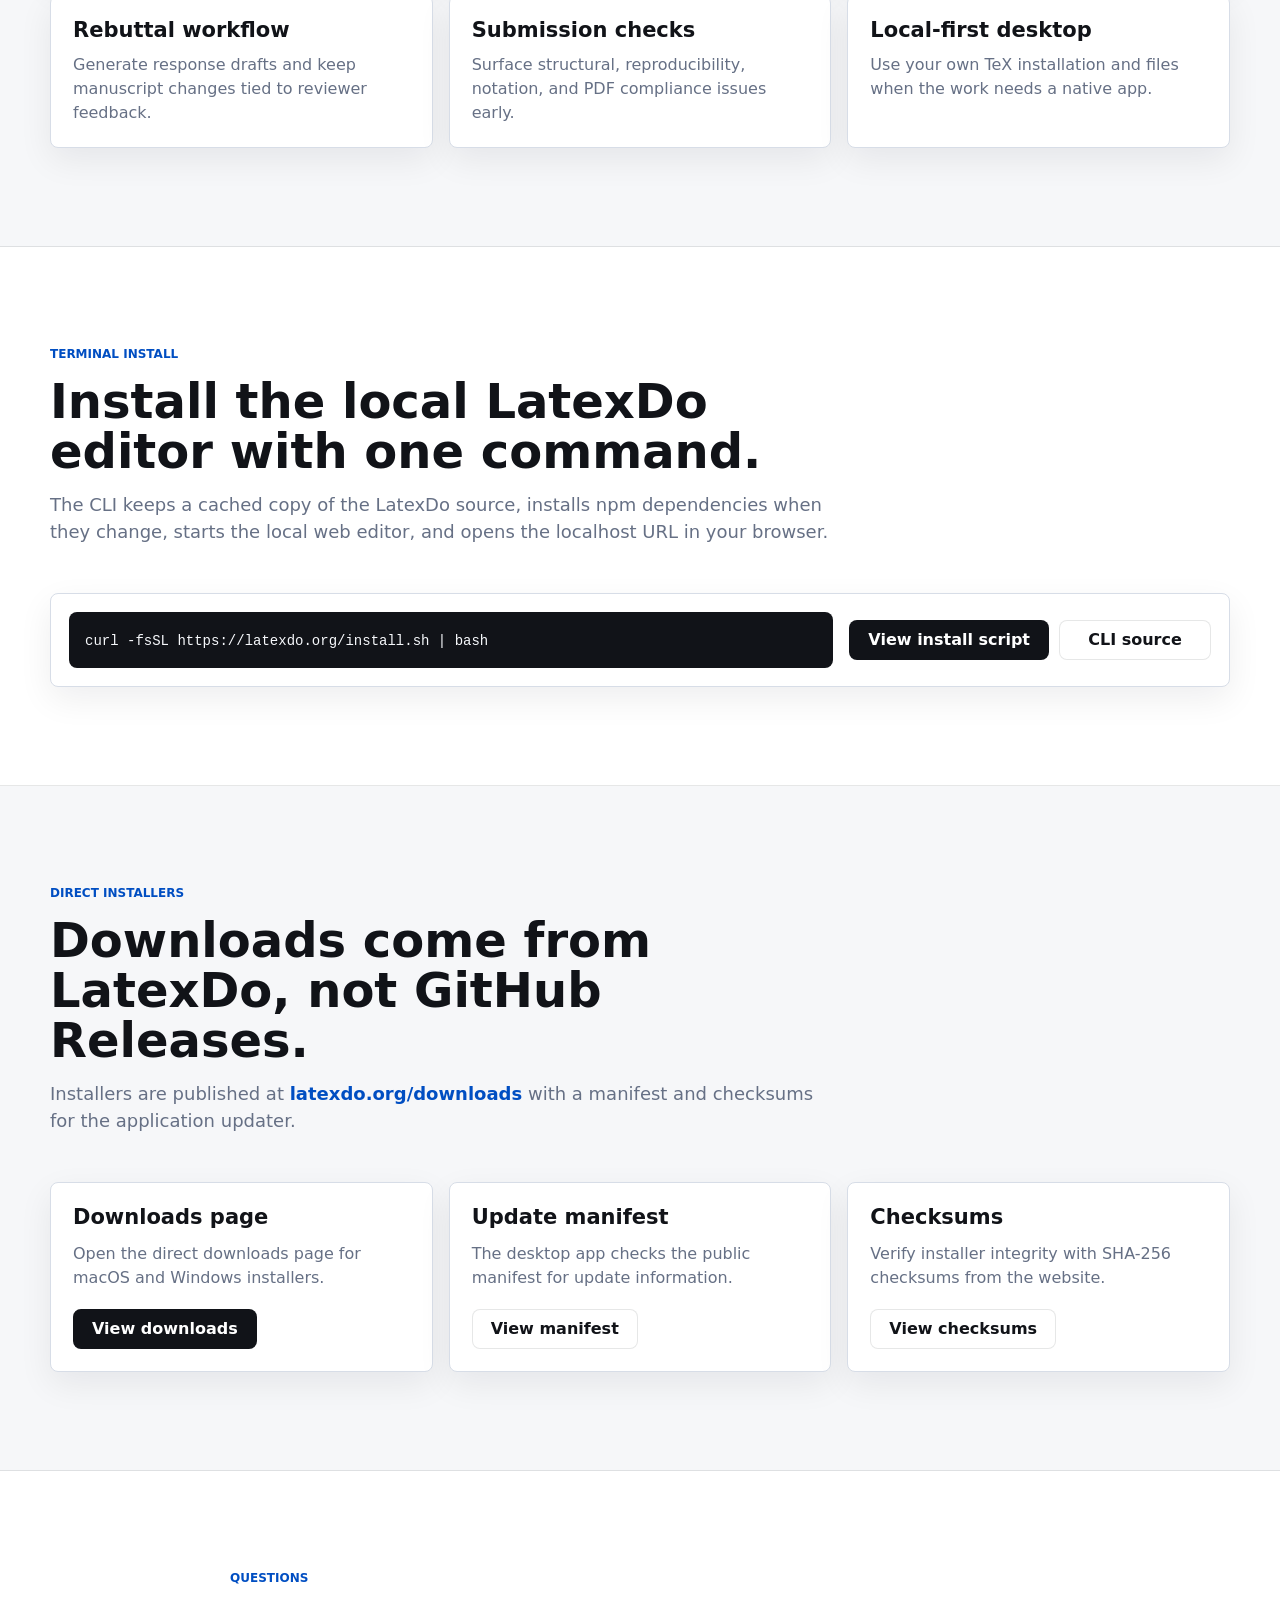
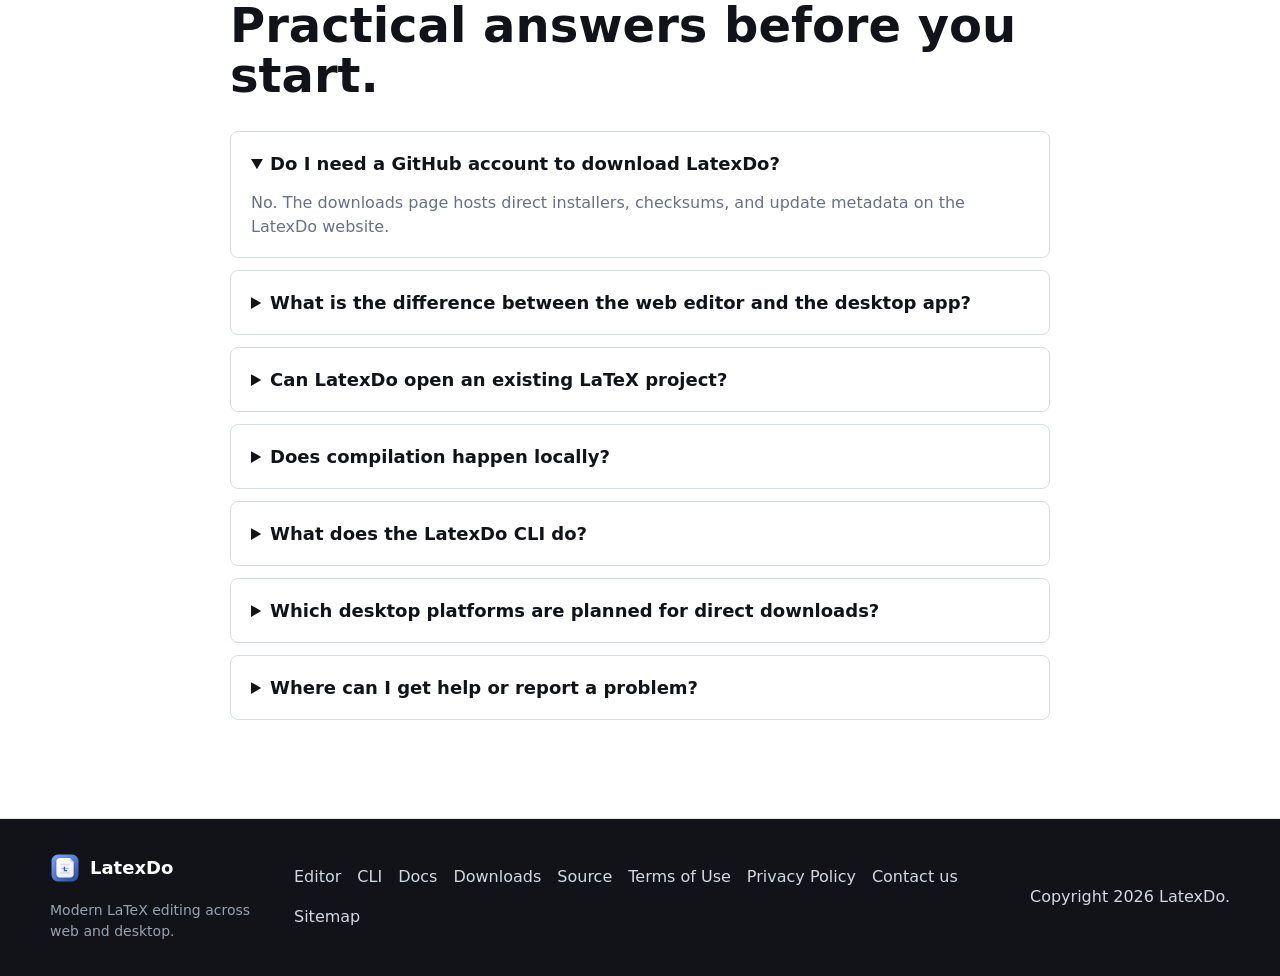
==== commit fb9a3849: "adding docx (fixes: #9)" ====
--- a/index.html
+++ b/index.html
@@ -171,6 +171,7 @@
           <a href="#features">Features</a>
           <a href="#cli">CLI</a>
           <a href="downloads/">Downloads</a>
+          <a href="docs/">Docs</a>
           <a href="#faq">FAQ</a>
           <a class="nav-editor-link" href="https://editor.latexdo.org">Open editor</a>
         </div>
@@ -610,6 +611,7 @@
       <nav aria-label="Footer navigation">
         <a href="https://editor.latexdo.org">Editor</a>
         <a href="https://github.com/latexdo/latexdo-cli">CLI</a>
+        <a href="docs/">Docs</a>
         <a href="downloads/">Downloads</a>
         <a href="https://github.com/latexdo/latexdo">Source</a>
         <a href="terms.html">Terms of Use</a>
--- a/style.css
+++ b/style.css
@@ -1126,6 +1126,13 @@
   padding: 72px 0 86px;
 }
 
+.docs-page {
+  width: min(var(--max), calc(100% - 32px));
+  min-height: calc(100vh - 142px);
+  margin: 0 auto;
+  padding: 72px 0 96px;
+}
+
 .legal-page {
   width: min(900px, calc(100% - 32px));
   min-height: calc(100vh - 142px);
@@ -1133,11 +1140,13 @@
   padding: 72px 0 86px;
 }
 
+.docs-hero,
 .downloads-hero {
   max-width: 760px;
   margin-bottom: 28px;
 }
 
+.docs-hero h1,
 .downloads-hero h1 {
   margin: 8px 0 16px;
   font-size: 70px;
@@ -1148,6 +1157,7 @@
   font-size: 64px;
 }
 
+.docs-hero p,
 .downloads-hero p,
 .legal-page p,
 .legal-page li,
@@ -1155,6 +1165,115 @@
 .downloads-meta p {
   color: var(--muted);
   font-size: 18px;
+}
+
+.docs-layout {
+  display: grid;
+  grid-template-columns: 250px minmax(0, 1fr);
+  gap: 28px;
+  align-items: start;
+  margin-top: 34px;
+}
+
+.docs-toc {
+  position: sticky;
+  top: 90px;
+  display: grid;
+  gap: 4px;
+  border: 1px solid var(--border);
+  border-radius: var(--radius);
+  background: var(--surface);
+  padding: 10px;
+  box-shadow: 0 12px 34px rgb(17 19 24 / 6%);
+}
+
+.docs-toc a {
+  border-radius: 6px;
+  color: var(--muted);
+  padding: 9px 10px;
+  font-size: 14px;
+  font-weight: 760;
+  text-decoration: none;
+}
+
+.docs-toc a:hover {
+  background: #eef4ff;
+  color: var(--blue-strong);
+}
+
+.docs-document {
+  display: grid;
+  gap: 18px;
+}
+
+.docs-document section {
+  display: grid;
+  gap: 14px;
+  border: 1px solid var(--border);
+  border-radius: var(--radius);
+  background: var(--surface);
+  padding: 28px;
+  box-shadow: 0 12px 34px rgb(17 19 24 / 7%);
+}
+
+.docs-document h2,
+.docs-document h3,
+.docs-document p,
+.docs-document ul,
+.docs-document ol {
+  margin: 0;
+}
+
+.docs-document h2 {
+  font-size: 34px;
+}
+
+.docs-document p,
+.docs-document li {
+  color: var(--muted);
+  font-size: 17px;
+}
+
+.docs-document ul,
+.docs-document ol {
+  padding-left: 22px;
+}
+
+.docs-document code {
+  border-radius: 5px;
+  background: #edf2f7;
+  color: var(--ink-soft);
+  padding: 2px 5px;
+  font-size: 0.9em;
+}
+
+.docs-document a {
+  color: var(--blue-strong);
+  font-weight: 760;
+}
+
+.docs-callout,
+.docs-grid > div {
+  border: 1px solid var(--border);
+  border-radius: var(--radius);
+  background: #f8fbff;
+  padding: 16px;
+}
+
+.docs-callout p {
+  margin-top: 6px;
+}
+
+.docs-grid {
+  display: grid;
+  grid-template-columns: repeat(2, minmax(0, 1fr));
+  gap: 12px;
+}
+
+.docs-links {
+  display: flex;
+  flex-wrap: wrap;
+  gap: 10px;
 }
 
 .legal-document {
@@ -1278,7 +1397,8 @@
   }
 
   .feature-grid,
-  .download-grid {
+  .download-grid,
+  .docs-grid {
     grid-template-columns: repeat(2, minmax(0, 1fr));
   }
 }
@@ -1317,6 +1437,18 @@
     width: 100%;
   }
 
+  .docs-layout {
+    grid-template-columns: 1fr;
+  }
+
+  .docs-toc {
+    position: static;
+  }
+
+  .docs-grid {
+    grid-template-columns: 1fr;
+  }
+
   .hero {
     min-height: 760px;
   }
--- a/style.css
+++ b/style.css
@@ -1126,6 +1126,13 @@
   padding: 72px 0 86px;
 }
 
+.docs-page {
+  width: min(var(--max), calc(100% - 32px));
+  min-height: calc(100vh - 142px);
+  margin: 0 auto;
+  padding: 72px 0 96px;
+}
+
 .legal-page {
   width: min(900px, calc(100% - 32px));
   min-height: calc(100vh - 142px);
@@ -1133,11 +1140,13 @@
   padding: 72px 0 86px;
 }
 
+.docs-hero,
 .downloads-hero {
   max-width: 760px;
   margin-bottom: 28px;
 }
 
+.docs-hero h1,
 .downloads-hero h1 {
   margin: 8px 0 16px;
   font-size: 70px;
@@ -1148,6 +1157,7 @@
   font-size: 64px;
 }
 
+.docs-hero p,
 .downloads-hero p,
 .legal-page p,
 .legal-page li,
@@ -1155,6 +1165,115 @@
 .downloads-meta p {
   color: var(--muted);
   font-size: 18px;
+}
+
+.docs-layout {
+  display: grid;
+  grid-template-columns: 250px minmax(0, 1fr);
+  gap: 28px;
+  align-items: start;
+  margin-top: 34px;
+}
+
+.docs-toc {
+  position: sticky;
+  top: 90px;
+  display: grid;
+  gap: 4px;
+  border: 1px solid var(--border);
+  border-radius: var(--radius);
+  background: var(--surface);
+  padding: 10px;
+  box-shadow: 0 12px 34px rgb(17 19 24 / 6%);
+}
+
+.docs-toc a {
+  border-radius: 6px;
+  color: var(--muted);
+  padding: 9px 10px;
+  font-size: 14px;
+  font-weight: 760;
+  text-decoration: none;
+}
+
+.docs-toc a:hover {
+  background: #eef4ff;
+  color: var(--blue-strong);
+}
+
+.docs-document {
+  display: grid;
+  gap: 18px;
+}
+
+.docs-document section {
+  display: grid;
+  gap: 14px;
+  border: 1px solid var(--border);
+  border-radius: var(--radius);
+  background: var(--surface);
+  padding: 28px;
+  box-shadow: 0 12px 34px rgb(17 19 24 / 7%);
+}
+
+.docs-document h2,
+.docs-document h3,
+.docs-document p,
+.docs-document ul,
+.docs-document ol {
+  margin: 0;
+}
+
+.docs-document h2 {
+  font-size: 34px;
+}
+
+.docs-document p,
+.docs-document li {
+  color: var(--muted);
+  font-size: 17px;
+}
+
+.docs-document ul,
+.docs-document ol {
+  padding-left: 22px;
+}
+
+.docs-document code {
+  border-radius: 5px;
+  background: #edf2f7;
+  color: var(--ink-soft);
+  padding: 2px 5px;
+  font-size: 0.9em;
+}
+
+.docs-document a {
+  color: var(--blue-strong);
+  font-weight: 760;
+}
+
+.docs-callout,
+.docs-grid > div {
+  border: 1px solid var(--border);
+  border-radius: var(--radius);
+  background: #f8fbff;
+  padding: 16px;
+}
+
+.docs-callout p {
+  margin-top: 6px;
+}
+
+.docs-grid {
+  display: grid;
+  grid-template-columns: repeat(2, minmax(0, 1fr));
+  gap: 12px;
+}
+
+.docs-links {
+  display: flex;
+  flex-wrap: wrap;
+  gap: 10px;
 }
 
 .legal-document {
@@ -1278,7 +1397,8 @@
   }
 
   .feature-grid,
-  .download-grid {
+  .download-grid,
+  .docs-grid {
     grid-template-columns: repeat(2, minmax(0, 1fr));
   }
 }
@@ -1317,6 +1437,18 @@
     width: 100%;
   }
 
+  .docs-layout {
+    grid-template-columns: 1fr;
+  }
+
+  .docs-toc {
+    position: static;
+  }
+
+  .docs-grid {
+    grid-template-columns: 1fr;
+  }
+
   .hero {
     min-height: 760px;
   }
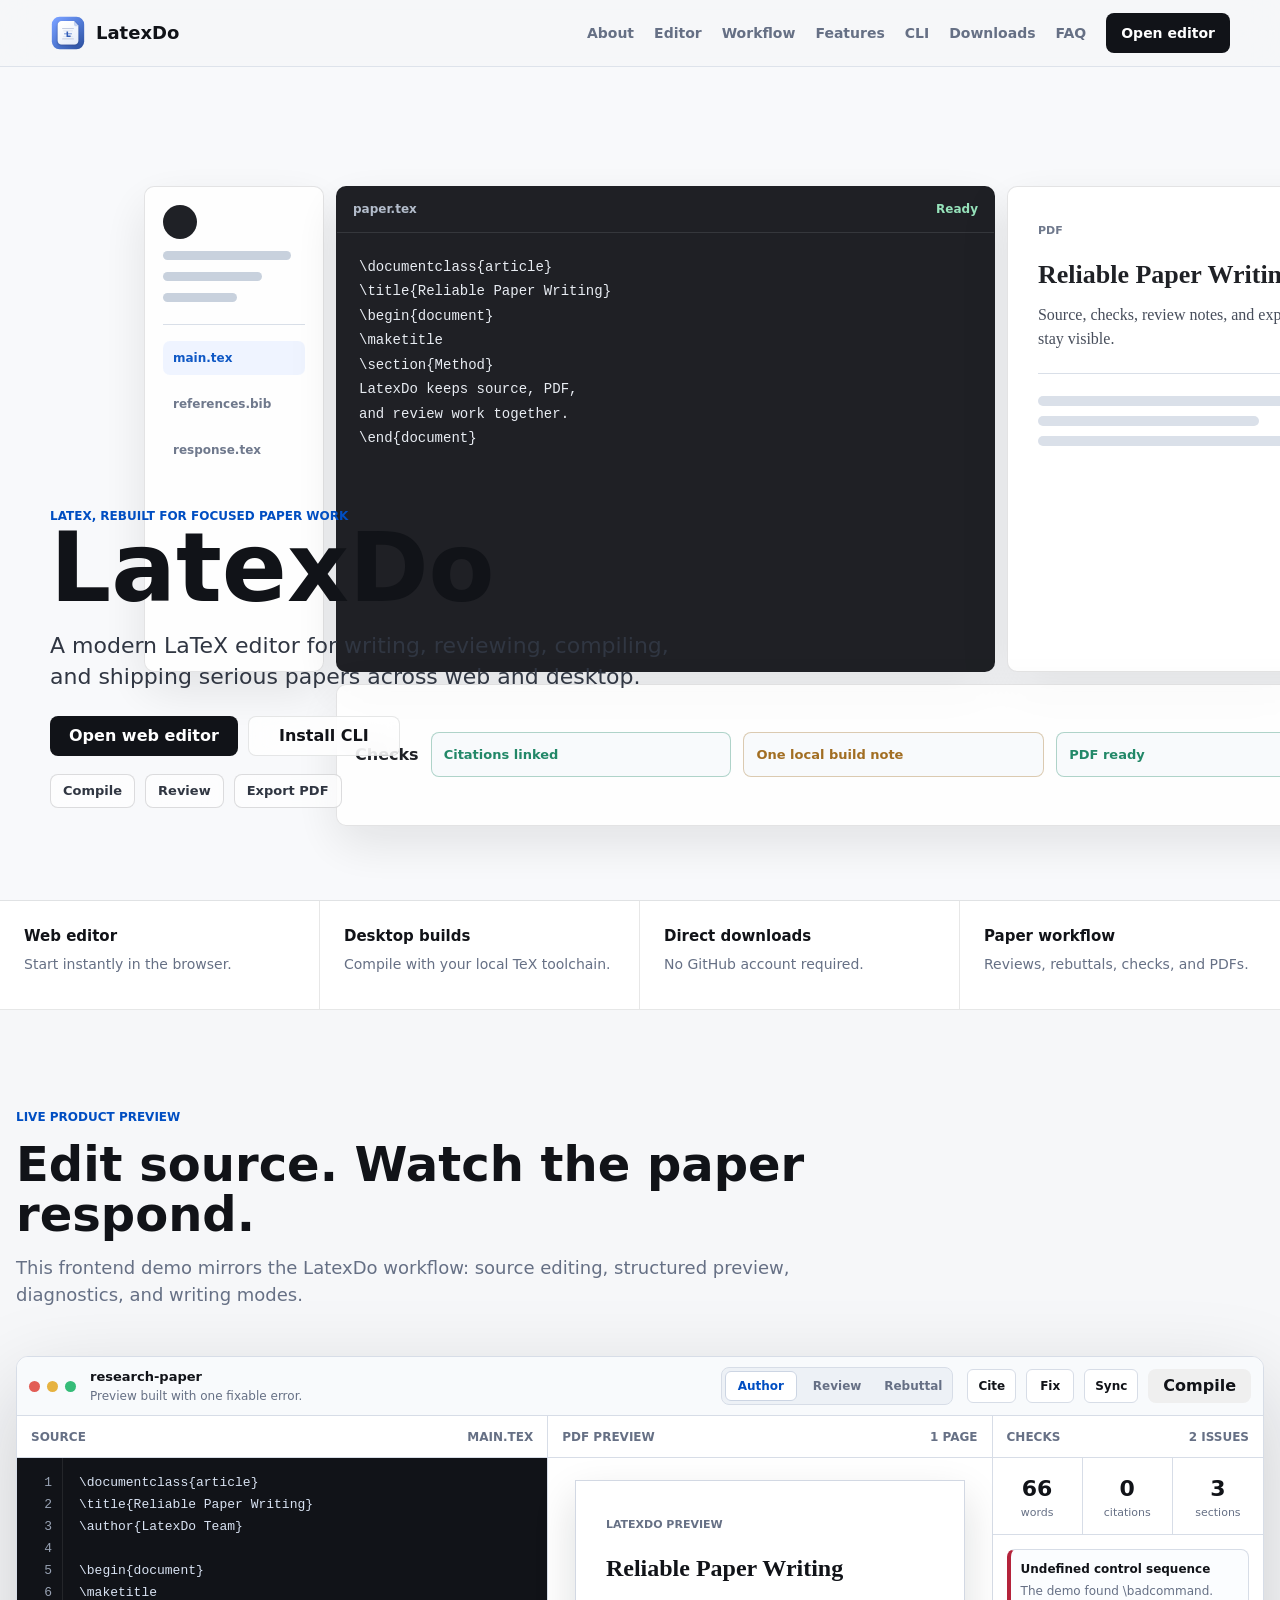
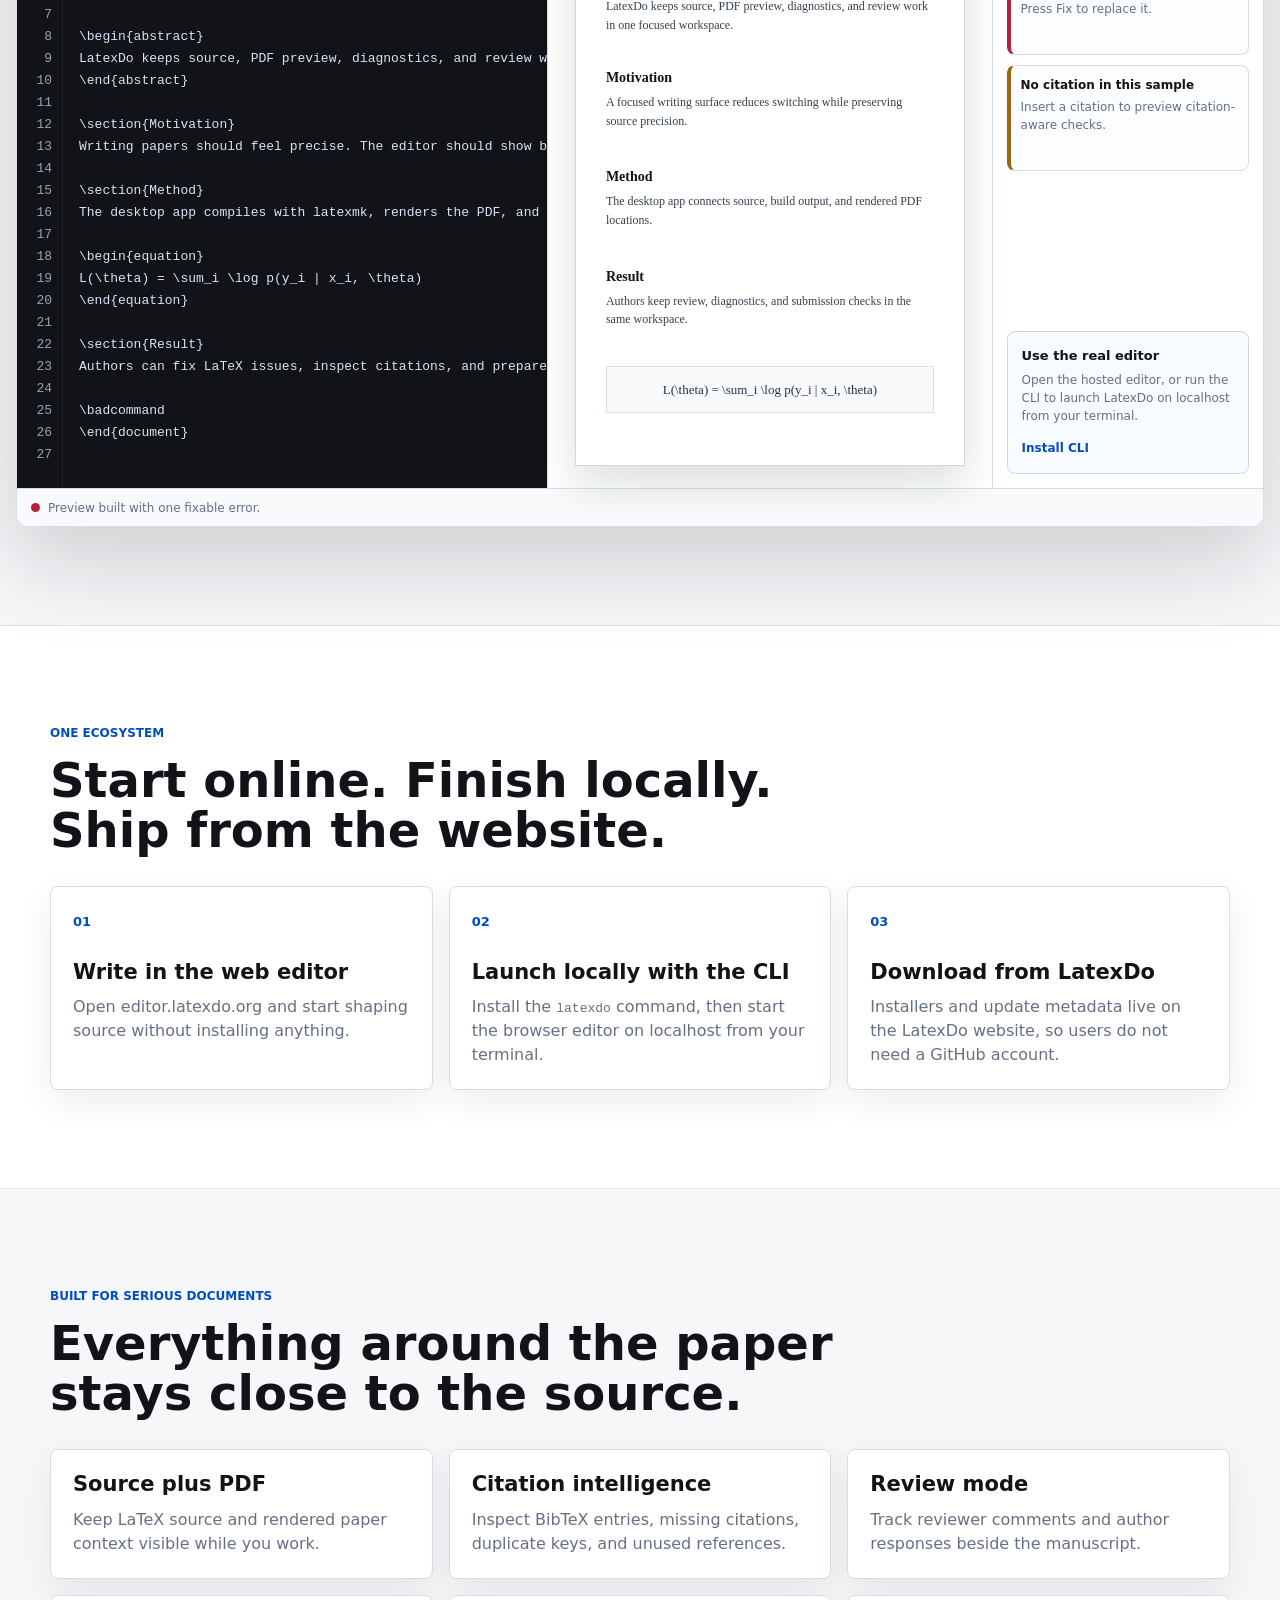
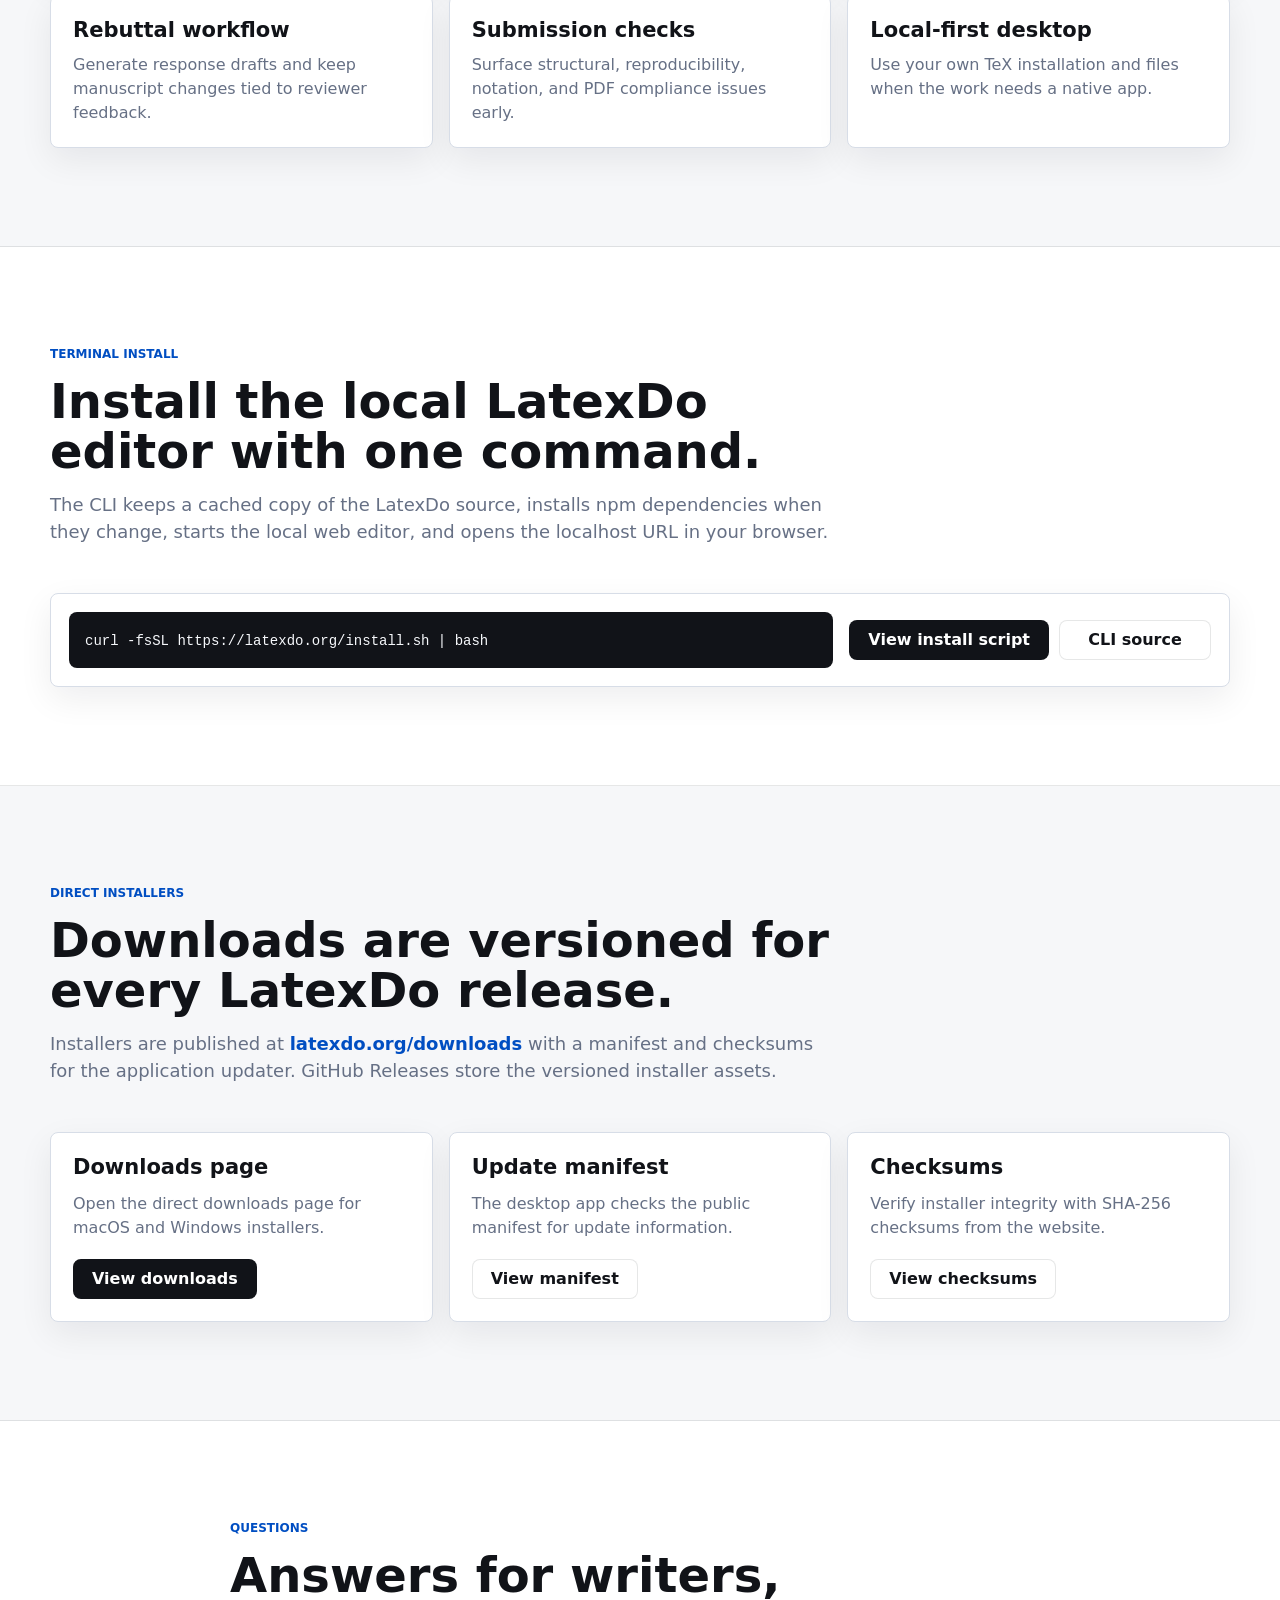
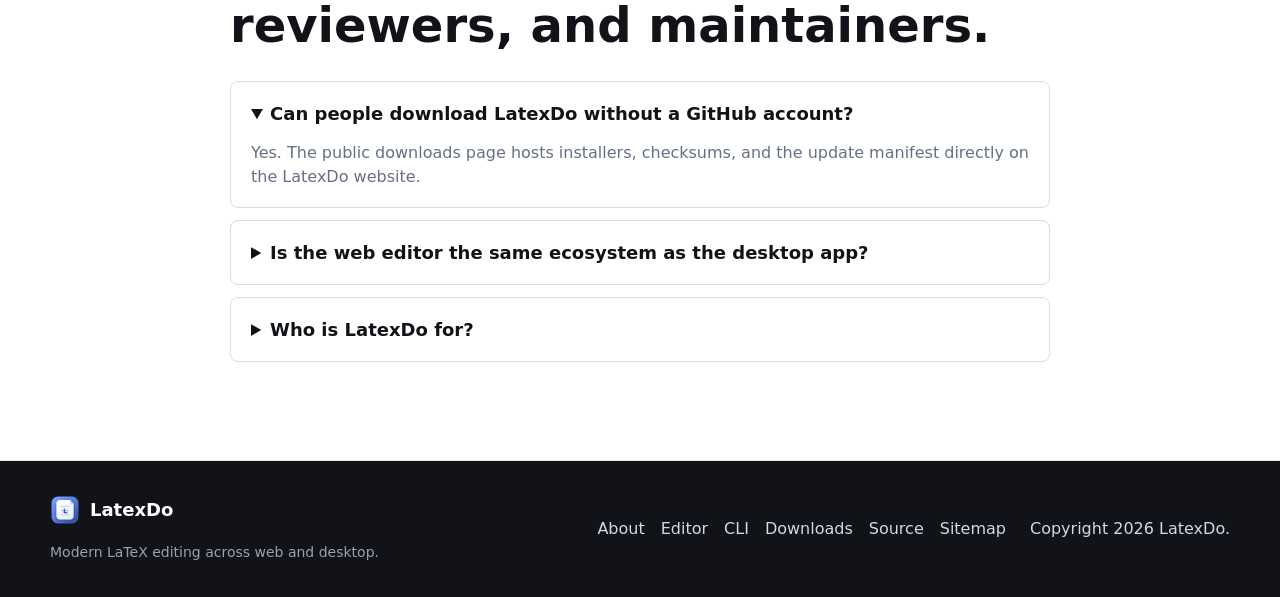
==== commit dbb5f339: "Deploy website from latexdo@5771802f6865eff43e9f668cb47ace5288e4688b latexdo/latexdo@5771802f6865eff" ====
--- a/index.html
+++ b/index.html
@@ -86,58 +86,26 @@
             "mainEntity": [
               {
                 "@type": "Question",
-                "name": "Do I need a GitHub account to download LatexDo?",
+                "name": "Is LatexDo a web editor or desktop app?",
                 "acceptedAnswer": {
                   "@type": "Answer",
-                  "text": "No. LatexDo publishes direct downloads, checksums, and update metadata on the LatexDo downloads page at latexdo.org/downloads/."
+                  "text": "LatexDo has a web editor for instant writing and a desktop app for local LaTeX compilation, SyncTeX, PDF export, and project files."
                 }
               },
               {
                 "@type": "Question",
-                "name": "What is the difference between the web editor and the desktop app?",
+                "name": "Can I download LatexDo without a GitHub account?",
                 "acceptedAnswer": {
                   "@type": "Answer",
-                  "text": "The web editor is the fastest way to start writing in the browser. The desktop app is for local project files, local LaTeX compilation, PDF preview, diagnostics, and export workflows."
+                  "text": "Yes. LatexDo desktop installers are published directly on the LatexDo downloads page at latexdo.org/downloads/."
                 }
               },
               {
                 "@type": "Question",
-                "name": "Can LatexDo open an existing LaTeX project?",
+                "name": "Does LatexDo work with real LaTeX projects?",
                 "acceptedAnswer": {
                   "@type": "Answer",
-                  "text": "Yes. LatexDo is designed for real projects with .tex and .bib files, local folders, PDF output, citations, diagnostics, and review work."
-                }
-              },
-              {
-                "@type": "Question",
-                "name": "Does compilation happen locally?",
-                "acceptedAnswer": {
-                  "@type": "Answer",
-                  "text": "Desktop compilation uses your local TeX toolchain, such as MacTeX, MiKTeX, or TeX Live with latexmk, so you keep the same build environment you use from the terminal."
-                }
-              },
-              {
-                "@type": "Question",
-                "name": "What does the LatexDo CLI do?",
-                "acceptedAnswer": {
-                  "@type": "Answer",
-                  "text": "The CLI caches the LatexDo source, installs npm dependencies when needed, starts the local web editor, and opens the localhost URL in your browser."
-                }
-              },
-              {
-                "@type": "Question",
-                "name": "Which desktop platforms are planned for direct downloads?",
-                "acceptedAnswer": {
-                  "@type": "Answer",
-                  "text": "The downloads page is set up for macOS Apple Silicon, macOS Intel, and Windows installers. If a build is not listed yet, it is still being prepared by the release workflow."
-                }
-              },
-              {
-                "@type": "Question",
-                "name": "Where can I get help or report a problem?",
-                "acceptedAnswer": {
-                  "@type": "Answer",
-                  "text": "You can email contact@latexdo.org or open an issue in the LatexDo GitHub repository."
+                  "text": "Yes. The desktop app opens local project folders, edits .tex and .bib files, compiles with latexmk, reads PDFs, and connects diagnostics to source lines."
                 }
               }
             ]
@@ -166,12 +134,12 @@
           <span></span>
         </button>
         <div id="nav-links" class="nav-links" data-nav-links>
+          <a href="about/">About</a>
           <a href="#editor">Editor</a>
           <a href="#workflow">Workflow</a>
           <a href="#features">Features</a>
           <a href="#cli">CLI</a>
           <a href="downloads/">Downloads</a>
-          <a href="docs/">Docs</a>
           <a href="#faq">FAQ</a>
           <a class="nav-editor-link" href="https://editor.latexdo.org">Open editor</a>
         </div>
@@ -513,12 +481,13 @@
           <div class="section-heading reveal">
             <p class="eyebrow">Direct installers</p>
             <h2 id="download-title">
-              Downloads come from LatexDo, not GitHub Releases.
+              Downloads are versioned for every LatexDo release.
             </h2>
             <p>
               Installers are published at
               <a href="downloads/">latexdo.org/downloads</a> with a manifest and
-              checksums for the application updater.
+              checksums for the application updater. GitHub Releases store the versioned
+              installer assets.
             </p>
           </div>
           <div id="download-grid" class="download-grid" aria-live="polite">
@@ -534,64 +503,32 @@
         <div class="section-inner narrow">
           <div class="section-heading reveal">
             <p class="eyebrow">Questions</p>
-            <h2 id="faq-title">Practical answers before you start.</h2>
+            <h2 id="faq-title">Answers for writers, reviewers, and maintainers.</h2>
           </div>
           <div class="faq-list">
             <details class="reveal" open>
-              <summary>Do I need a GitHub account to download LatexDo?</summary>
-              <p>
-                No. The downloads page hosts direct installers, checksums, and update
-                metadata on the LatexDo website.
+              <summary>Can people download LatexDo without a GitHub account?</summary>
+              <p>
+                Yes. The public downloads page hosts installers, checksums, and the
+                update manifest directly on the LatexDo website.
               </p>
             </details>
             <details class="reveal">
               <summary>
-                What is the difference between the web editor and the desktop app?
+                Is the web editor the same ecosystem as the desktop app?
               </summary>
               <p>
-                The web editor is the fastest way to start writing in the browser. The
-                desktop app is for local project folders, local LaTeX compilation, PDF
-                preview, diagnostics, and export workflows.
+                Yes. The hosted editor is the fast entry point, while the desktop app
+                handles local compilation, PDF export, terminal access, and project
+                files.
               </p>
             </details>
             <details class="reveal">
-              <summary>Can LatexDo open an existing LaTeX project?</summary>
-              <p>
-                Yes. LatexDo is designed for real projects with <code>.tex</code> and
-                <code>.bib</code> files, local folders, PDF output, citations,
-                diagnostics, and review work.
-              </p>
-            </details>
-            <details class="reveal">
-              <summary>Does compilation happen locally?</summary>
-              <p>
-                In the desktop app, yes. LatexDo uses your local TeX toolchain, such
-                as MacTeX, MiKTeX, or TeX Live with <code>latexmk</code>, so your
-                builds stay close to your terminal workflow.
-              </p>
-            </details>
-            <details class="reveal">
-              <summary>What does the LatexDo CLI do?</summary>
-              <p>
-                The CLI caches the LatexDo source, installs npm dependencies when
-                needed, starts the local editor, and opens the localhost URL in your
-                browser.
-              </p>
-            </details>
-            <details class="reveal">
-              <summary>Which desktop platforms are planned for direct downloads?</summary>
-              <p>
-                The downloads page is set up for macOS Apple Silicon, macOS Intel,
-                and Windows installers. If a build is not listed yet, it is still
-                being prepared by the release workflow.
-              </p>
-            </details>
-            <details class="reveal">
-              <summary>Where can I get help or report a problem?</summary>
-              <p>
-                Email <a href="mailto:contact@latexdo.org">contact@latexdo.org</a> or
-                open an issue in the
-                <a href="https://github.com/latexdo/latexdo">LatexDo repository</a>.
+              <summary>Who is LatexDo for?</summary>
+              <p>
+                Researchers, students, technical writers, reviewers, and anyone who
+                wants a focused LaTeX workflow for source, PDFs, citations, and
+                rebuttals.
               </p>
             </details>
           </div>
@@ -609,14 +546,11 @@
         <p>Modern LaTeX editing across web and desktop.</p>
       </div>
       <nav aria-label="Footer navigation">
+        <a href="about/">About</a>
         <a href="https://editor.latexdo.org">Editor</a>
         <a href="https://github.com/latexdo/latexdo-cli">CLI</a>
-        <a href="docs/">Docs</a>
         <a href="downloads/">Downloads</a>
         <a href="https://github.com/latexdo/latexdo">Source</a>
-        <a href="terms.html">Terms of Use</a>
-        <a href="privacy.html">Privacy Policy</a>
-        <a href="mailto:contact@latexdo.org">Contact us</a>
         <a href="sitemap.xml">Sitemap</a>
       </nav>
       <span id="copyright"></span>
--- a/style.css
+++ b/style.css
@@ -1058,19 +1058,6 @@
   color: var(--muted);
 }
 
-.faq-list a {
-  color: var(--blue-strong);
-  font-weight: 760;
-}
-
-.faq-list code {
-  border-radius: 5px;
-  background: #edf2f7;
-  color: var(--ink-soft);
-  padding: 2px 5px;
-  font-size: 0.9em;
-}
-
 .site-footer {
   display: grid;
   grid-template-columns: minmax(220px, 1fr) auto auto;
@@ -1119,6 +1106,121 @@
   transform: translateY(0);
 }
 
+.about-page {
+  width: min(1120px, calc(100% - 32px));
+  margin: 0 auto;
+  padding: 72px 0 86px;
+}
+
+.about-hero {
+  display: grid;
+  grid-template-columns: minmax(0, 1fr) 340px;
+  gap: 40px;
+  align-items: center;
+  min-height: 520px;
+  border-bottom: 1px solid var(--hairline);
+  padding-bottom: 58px;
+}
+
+.about-hero h1 {
+  max-width: 820px;
+  margin: 8px 0 18px;
+  font-size: 68px;
+  line-height: 0.94;
+}
+
+.about-hero p,
+.about-section p {
+  color: var(--muted);
+  font-size: 18px;
+}
+
+.about-page code {
+  color: var(--ink-soft);
+  font-family: "SFMono-Regular", Consolas, "Liberation Mono", monospace;
+  font-size: 0.92em;
+  font-weight: 720;
+}
+
+.about-snapshot {
+  display: grid;
+  gap: 12px;
+}
+
+.about-snapshot div,
+.about-audience div {
+  border: 1px solid var(--border);
+  border-radius: var(--radius);
+  background: var(--surface);
+  box-shadow: 0 12px 34px rgb(17 19 24 / 7%);
+  padding: 18px;
+}
+
+.about-snapshot span,
+.about-audience span {
+  display: block;
+  color: var(--muted);
+}
+
+.about-snapshot span {
+  margin-bottom: 8px;
+  font-size: 12px;
+  font-weight: 860;
+  text-transform: uppercase;
+}
+
+.about-snapshot strong {
+  font-size: 21px;
+}
+
+.about-mark {
+  background: #f8fbff;
+}
+
+.about-mark img {
+  margin-bottom: 14px;
+}
+
+.about-mark strong {
+  display: block;
+  margin-bottom: 6px;
+  font-size: 26px;
+}
+
+.about-section {
+  padding: 68px 0;
+  border-bottom: 1px solid var(--hairline);
+}
+
+.about-section:last-child {
+  border-bottom: 0;
+}
+
+.about-grid,
+.about-audience {
+  display: grid;
+  gap: 16px;
+}
+
+.about-grid {
+  grid-template-columns: repeat(3, minmax(0, 1fr));
+}
+
+.about-split {
+  display: grid;
+  grid-template-columns: minmax(260px, 0.7fr) minmax(0, 1fr);
+  gap: 44px;
+}
+
+.about-audience {
+  grid-template-columns: repeat(4, minmax(0, 1fr));
+}
+
+.about-audience strong {
+  display: block;
+  margin-bottom: 8px;
+}
+
 .downloads-page {
   width: min(1080px, calc(100% - 32px));
   min-height: calc(100vh - 142px);
@@ -1126,189 +1228,21 @@
   padding: 72px 0 86px;
 }
 
-.docs-page {
-  width: min(var(--max), calc(100% - 32px));
-  min-height: calc(100vh - 142px);
-  margin: 0 auto;
-  padding: 72px 0 96px;
-}
-
-.legal-page {
-  width: min(900px, calc(100% - 32px));
-  min-height: calc(100vh - 142px);
-  margin: 0 auto;
-  padding: 72px 0 86px;
-}
-
-.docs-hero,
 .downloads-hero {
   max-width: 760px;
   margin-bottom: 28px;
 }
 
-.docs-hero h1,
 .downloads-hero h1 {
   margin: 8px 0 16px;
   font-size: 70px;
 }
 
-.legal-page h1 {
-  margin: 8px 0 16px;
-  font-size: 64px;
-}
-
-.docs-hero p,
 .downloads-hero p,
-.legal-page p,
-.legal-page li,
 .downloads-empty p,
 .downloads-meta p {
   color: var(--muted);
   font-size: 18px;
-}
-
-.docs-layout {
-  display: grid;
-  grid-template-columns: 250px minmax(0, 1fr);
-  gap: 28px;
-  align-items: start;
-  margin-top: 34px;
-}
-
-.docs-toc {
-  position: sticky;
-  top: 90px;
-  display: grid;
-  gap: 4px;
-  border: 1px solid var(--border);
-  border-radius: var(--radius);
-  background: var(--surface);
-  padding: 10px;
-  box-shadow: 0 12px 34px rgb(17 19 24 / 6%);
-}
-
-.docs-toc a {
-  border-radius: 6px;
-  color: var(--muted);
-  padding: 9px 10px;
-  font-size: 14px;
-  font-weight: 760;
-  text-decoration: none;
-}
-
-.docs-toc a:hover {
-  background: #eef4ff;
-  color: var(--blue-strong);
-}
-
-.docs-document {
-  display: grid;
-  gap: 18px;
-}
-
-.docs-document section {
-  display: grid;
-  gap: 14px;
-  border: 1px solid var(--border);
-  border-radius: var(--radius);
-  background: var(--surface);
-  padding: 28px;
-  box-shadow: 0 12px 34px rgb(17 19 24 / 7%);
-}
-
-.docs-document h2,
-.docs-document h3,
-.docs-document p,
-.docs-document ul,
-.docs-document ol {
-  margin: 0;
-}
-
-.docs-document h2 {
-  font-size: 34px;
-}
-
-.docs-document p,
-.docs-document li {
-  color: var(--muted);
-  font-size: 17px;
-}
-
-.docs-document ul,
-.docs-document ol {
-  padding-left: 22px;
-}
-
-.docs-document code {
-  border-radius: 5px;
-  background: #edf2f7;
-  color: var(--ink-soft);
-  padding: 2px 5px;
-  font-size: 0.9em;
-}
-
-.docs-document a {
-  color: var(--blue-strong);
-  font-weight: 760;
-}
-
-.docs-callout,
-.docs-grid > div {
-  border: 1px solid var(--border);
-  border-radius: var(--radius);
-  background: #f8fbff;
-  padding: 16px;
-}
-
-.docs-callout p {
-  margin-top: 6px;
-}
-
-.docs-grid {
-  display: grid;
-  grid-template-columns: repeat(2, minmax(0, 1fr));
-  gap: 12px;
-}
-
-.docs-links {
-  display: flex;
-  flex-wrap: wrap;
-  gap: 10px;
-}
-
-.legal-document {
-  display: grid;
-  gap: 22px;
-  margin-top: 28px;
-  border: 1px solid var(--border);
-  border-radius: var(--radius);
-  background: var(--surface);
-  padding: 28px;
-  box-shadow: 0 12px 34px rgb(17 19 24 / 7%);
-}
-
-.legal-document section {
-  display: grid;
-  gap: 10px;
-}
-
-.legal-document h2 {
-  margin: 0;
-  font-size: 24px;
-}
-
-.legal-document p,
-.legal-document ul {
-  margin: 0;
-}
-
-.legal-document ul {
-  padding-left: 22px;
-}
-
-.legal-document a {
-  color: var(--blue-strong);
-  font-weight: 760;
 }
 
 .downloads-grid {
@@ -1398,7 +1332,8 @@
 
   .feature-grid,
   .download-grid,
-  .docs-grid {
+  .about-grid,
+  .about-audience {
     grid-template-columns: repeat(2, minmax(0, 1fr));
   }
 }
@@ -1437,18 +1372,6 @@
     width: 100%;
   }
 
-  .docs-layout {
-    grid-template-columns: 1fr;
-  }
-
-  .docs-toc {
-    position: static;
-  }
-
-  .docs-grid {
-    grid-template-columns: 1fr;
-  }
-
   .hero {
     min-height: 760px;
   }
@@ -1480,7 +1403,7 @@
 
   h2,
   .downloads-hero h1,
-  .legal-page h1 {
+  .about-hero h1 {
     font-size: 34px;
   }
 
@@ -1492,6 +1415,10 @@
   .workflow-grid,
   .feature-grid,
   .download-grid,
+  .about-hero,
+  .about-grid,
+  .about-split,
+  .about-audience,
   .downloads-meta dl {
     grid-template-columns: 1fr;
   }
@@ -1511,6 +1438,20 @@
 
   .section-band {
     padding: 72px 0;
+  }
+
+  .about-page {
+    padding-top: 38px;
+  }
+
+  .about-hero {
+    min-height: 0;
+    gap: 24px;
+    padding-bottom: 42px;
+  }
+
+  .about-section {
+    padding: 48px 0;
   }
 
   .workspace-topbar {
--- a/style.css
+++ b/style.css
@@ -1058,19 +1058,6 @@
   color: var(--muted);
 }
 
-.faq-list a {
-  color: var(--blue-strong);
-  font-weight: 760;
-}
-
-.faq-list code {
-  border-radius: 5px;
-  background: #edf2f7;
-  color: var(--ink-soft);
-  padding: 2px 5px;
-  font-size: 0.9em;
-}
-
 .site-footer {
   display: grid;
   grid-template-columns: minmax(220px, 1fr) auto auto;
@@ -1119,6 +1106,121 @@
   transform: translateY(0);
 }
 
+.about-page {
+  width: min(1120px, calc(100% - 32px));
+  margin: 0 auto;
+  padding: 72px 0 86px;
+}
+
+.about-hero {
+  display: grid;
+  grid-template-columns: minmax(0, 1fr) 340px;
+  gap: 40px;
+  align-items: center;
+  min-height: 520px;
+  border-bottom: 1px solid var(--hairline);
+  padding-bottom: 58px;
+}
+
+.about-hero h1 {
+  max-width: 820px;
+  margin: 8px 0 18px;
+  font-size: 68px;
+  line-height: 0.94;
+}
+
+.about-hero p,
+.about-section p {
+  color: var(--muted);
+  font-size: 18px;
+}
+
+.about-page code {
+  color: var(--ink-soft);
+  font-family: "SFMono-Regular", Consolas, "Liberation Mono", monospace;
+  font-size: 0.92em;
+  font-weight: 720;
+}
+
+.about-snapshot {
+  display: grid;
+  gap: 12px;
+}
+
+.about-snapshot div,
+.about-audience div {
+  border: 1px solid var(--border);
+  border-radius: var(--radius);
+  background: var(--surface);
+  box-shadow: 0 12px 34px rgb(17 19 24 / 7%);
+  padding: 18px;
+}
+
+.about-snapshot span,
+.about-audience span {
+  display: block;
+  color: var(--muted);
+}
+
+.about-snapshot span {
+  margin-bottom: 8px;
+  font-size: 12px;
+  font-weight: 860;
+  text-transform: uppercase;
+}
+
+.about-snapshot strong {
+  font-size: 21px;
+}
+
+.about-mark {
+  background: #f8fbff;
+}
+
+.about-mark img {
+  margin-bottom: 14px;
+}
+
+.about-mark strong {
+  display: block;
+  margin-bottom: 6px;
+  font-size: 26px;
+}
+
+.about-section {
+  padding: 68px 0;
+  border-bottom: 1px solid var(--hairline);
+}
+
+.about-section:last-child {
+  border-bottom: 0;
+}
+
+.about-grid,
+.about-audience {
+  display: grid;
+  gap: 16px;
+}
+
+.about-grid {
+  grid-template-columns: repeat(3, minmax(0, 1fr));
+}
+
+.about-split {
+  display: grid;
+  grid-template-columns: minmax(260px, 0.7fr) minmax(0, 1fr);
+  gap: 44px;
+}
+
+.about-audience {
+  grid-template-columns: repeat(4, minmax(0, 1fr));
+}
+
+.about-audience strong {
+  display: block;
+  margin-bottom: 8px;
+}
+
 .downloads-page {
   width: min(1080px, calc(100% - 32px));
   min-height: calc(100vh - 142px);
@@ -1126,189 +1228,21 @@
   padding: 72px 0 86px;
 }
 
-.docs-page {
-  width: min(var(--max), calc(100% - 32px));
-  min-height: calc(100vh - 142px);
-  margin: 0 auto;
-  padding: 72px 0 96px;
-}
-
-.legal-page {
-  width: min(900px, calc(100% - 32px));
-  min-height: calc(100vh - 142px);
-  margin: 0 auto;
-  padding: 72px 0 86px;
-}
-
-.docs-hero,
 .downloads-hero {
   max-width: 760px;
   margin-bottom: 28px;
 }
 
-.docs-hero h1,
 .downloads-hero h1 {
   margin: 8px 0 16px;
   font-size: 70px;
 }
 
-.legal-page h1 {
-  margin: 8px 0 16px;
-  font-size: 64px;
-}
-
-.docs-hero p,
 .downloads-hero p,
-.legal-page p,
-.legal-page li,
 .downloads-empty p,
 .downloads-meta p {
   color: var(--muted);
   font-size: 18px;
-}
-
-.docs-layout {
-  display: grid;
-  grid-template-columns: 250px minmax(0, 1fr);
-  gap: 28px;
-  align-items: start;
-  margin-top: 34px;
-}
-
-.docs-toc {
-  position: sticky;
-  top: 90px;
-  display: grid;
-  gap: 4px;
-  border: 1px solid var(--border);
-  border-radius: var(--radius);
-  background: var(--surface);
-  padding: 10px;
-  box-shadow: 0 12px 34px rgb(17 19 24 / 6%);
-}
-
-.docs-toc a {
-  border-radius: 6px;
-  color: var(--muted);
-  padding: 9px 10px;
-  font-size: 14px;
-  font-weight: 760;
-  text-decoration: none;
-}
-
-.docs-toc a:hover {
-  background: #eef4ff;
-  color: var(--blue-strong);
-}
-
-.docs-document {
-  display: grid;
-  gap: 18px;
-}
-
-.docs-document section {
-  display: grid;
-  gap: 14px;
-  border: 1px solid var(--border);
-  border-radius: var(--radius);
-  background: var(--surface);
-  padding: 28px;
-  box-shadow: 0 12px 34px rgb(17 19 24 / 7%);
-}
-
-.docs-document h2,
-.docs-document h3,
-.docs-document p,
-.docs-document ul,
-.docs-document ol {
-  margin: 0;
-}
-
-.docs-document h2 {
-  font-size: 34px;
-}
-
-.docs-document p,
-.docs-document li {
-  color: var(--muted);
-  font-size: 17px;
-}
-
-.docs-document ul,
-.docs-document ol {
-  padding-left: 22px;
-}
-
-.docs-document code {
-  border-radius: 5px;
-  background: #edf2f7;
-  color: var(--ink-soft);
-  padding: 2px 5px;
-  font-size: 0.9em;
-}
-
-.docs-document a {
-  color: var(--blue-strong);
-  font-weight: 760;
-}
-
-.docs-callout,
-.docs-grid > div {
-  border: 1px solid var(--border);
-  border-radius: var(--radius);
-  background: #f8fbff;
-  padding: 16px;
-}
-
-.docs-callout p {
-  margin-top: 6px;
-}
-
-.docs-grid {
-  display: grid;
-  grid-template-columns: repeat(2, minmax(0, 1fr));
-  gap: 12px;
-}
-
-.docs-links {
-  display: flex;
-  flex-wrap: wrap;
-  gap: 10px;
-}
-
-.legal-document {
-  display: grid;
-  gap: 22px;
-  margin-top: 28px;
-  border: 1px solid var(--border);
-  border-radius: var(--radius);
-  background: var(--surface);
-  padding: 28px;
-  box-shadow: 0 12px 34px rgb(17 19 24 / 7%);
-}
-
-.legal-document section {
-  display: grid;
-  gap: 10px;
-}
-
-.legal-document h2 {
-  margin: 0;
-  font-size: 24px;
-}
-
-.legal-document p,
-.legal-document ul {
-  margin: 0;
-}
-
-.legal-document ul {
-  padding-left: 22px;
-}
-
-.legal-document a {
-  color: var(--blue-strong);
-  font-weight: 760;
 }
 
 .downloads-grid {
@@ -1398,7 +1332,8 @@
 
   .feature-grid,
   .download-grid,
-  .docs-grid {
+  .about-grid,
+  .about-audience {
     grid-template-columns: repeat(2, minmax(0, 1fr));
   }
 }
@@ -1437,18 +1372,6 @@
     width: 100%;
   }
 
-  .docs-layout {
-    grid-template-columns: 1fr;
-  }
-
-  .docs-toc {
-    position: static;
-  }
-
-  .docs-grid {
-    grid-template-columns: 1fr;
-  }
-
   .hero {
     min-height: 760px;
   }
@@ -1480,7 +1403,7 @@
 
   h2,
   .downloads-hero h1,
-  .legal-page h1 {
+  .about-hero h1 {
     font-size: 34px;
   }
 
@@ -1492,6 +1415,10 @@
   .workflow-grid,
   .feature-grid,
   .download-grid,
+  .about-hero,
+  .about-grid,
+  .about-split,
+  .about-audience,
   .downloads-meta dl {
     grid-template-columns: 1fr;
   }
@@ -1511,6 +1438,20 @@
 
   .section-band {
     padding: 72px 0;
+  }
+
+  .about-page {
+    padding-top: 38px;
+  }
+
+  .about-hero {
+    min-height: 0;
+    gap: 24px;
+    padding-bottom: 42px;
+  }
+
+  .about-section {
+    padding: 48px 0;
   }
 
   .workspace-topbar {
